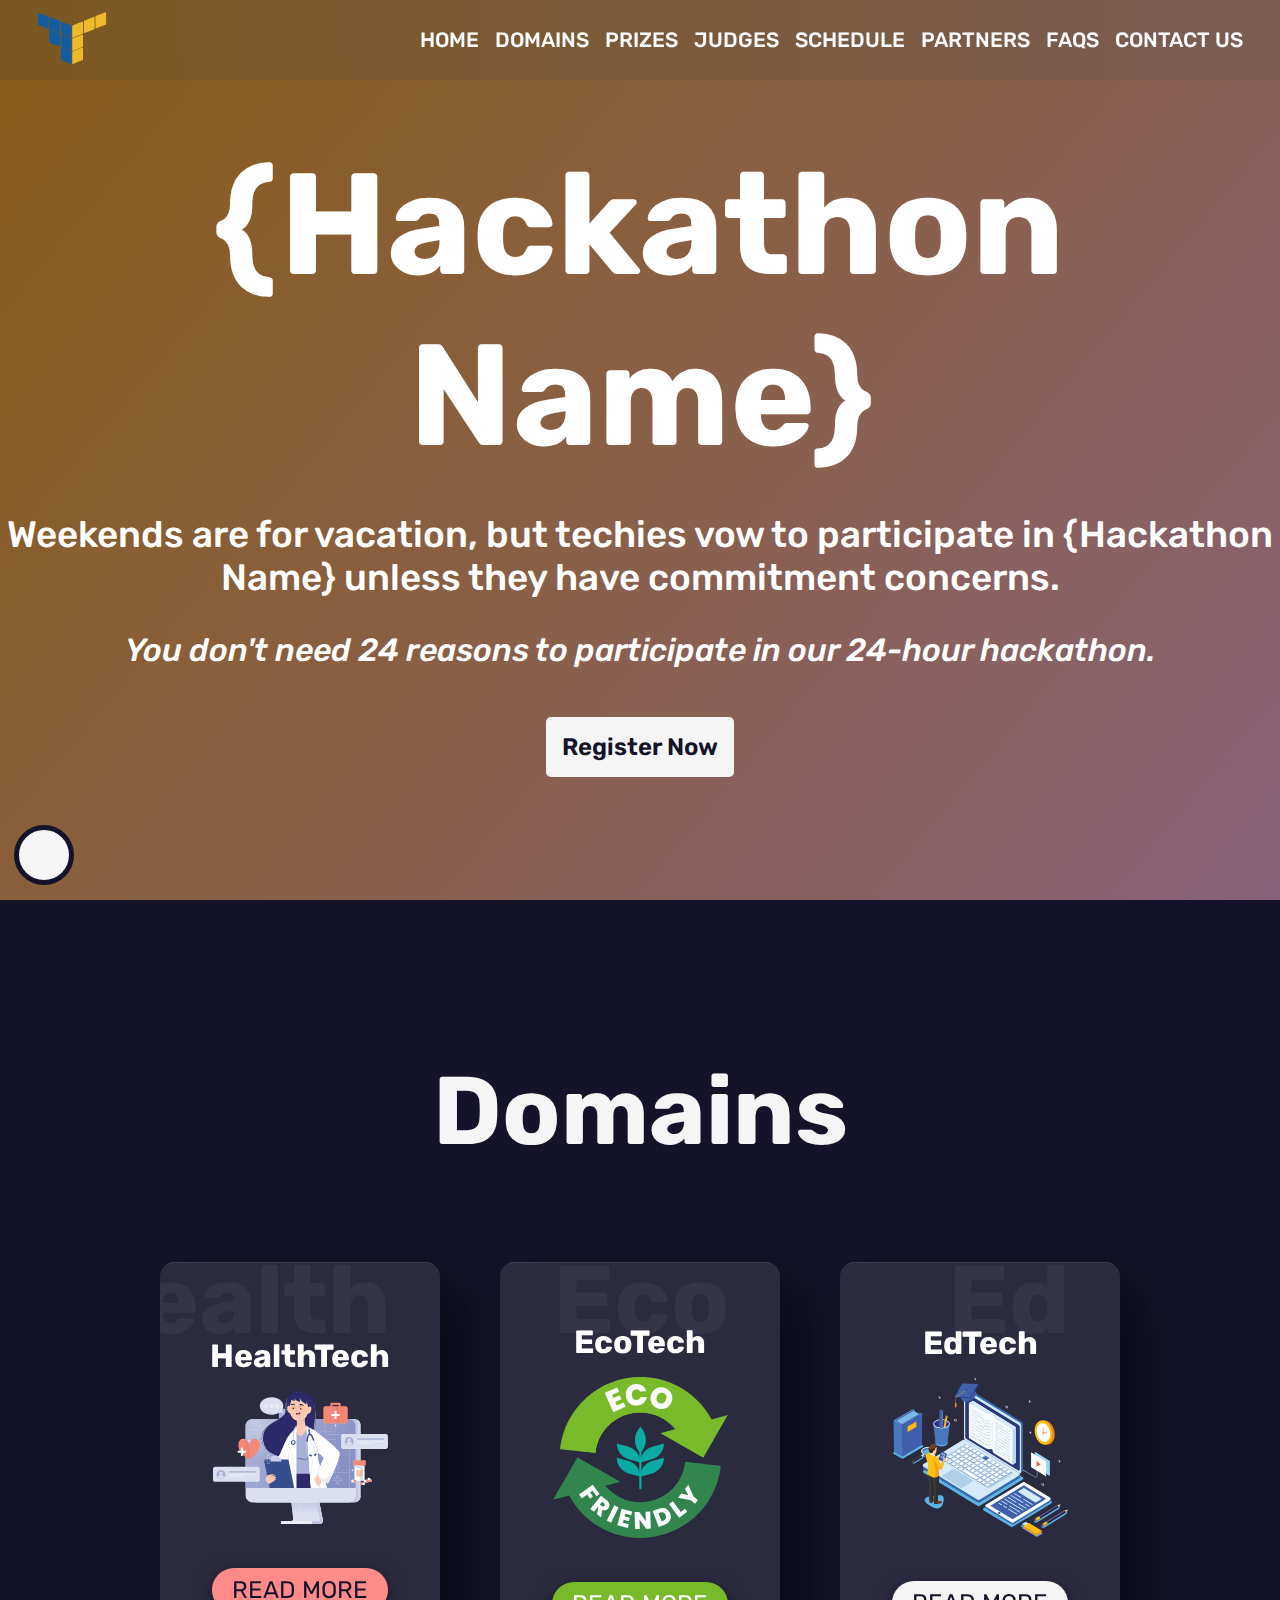
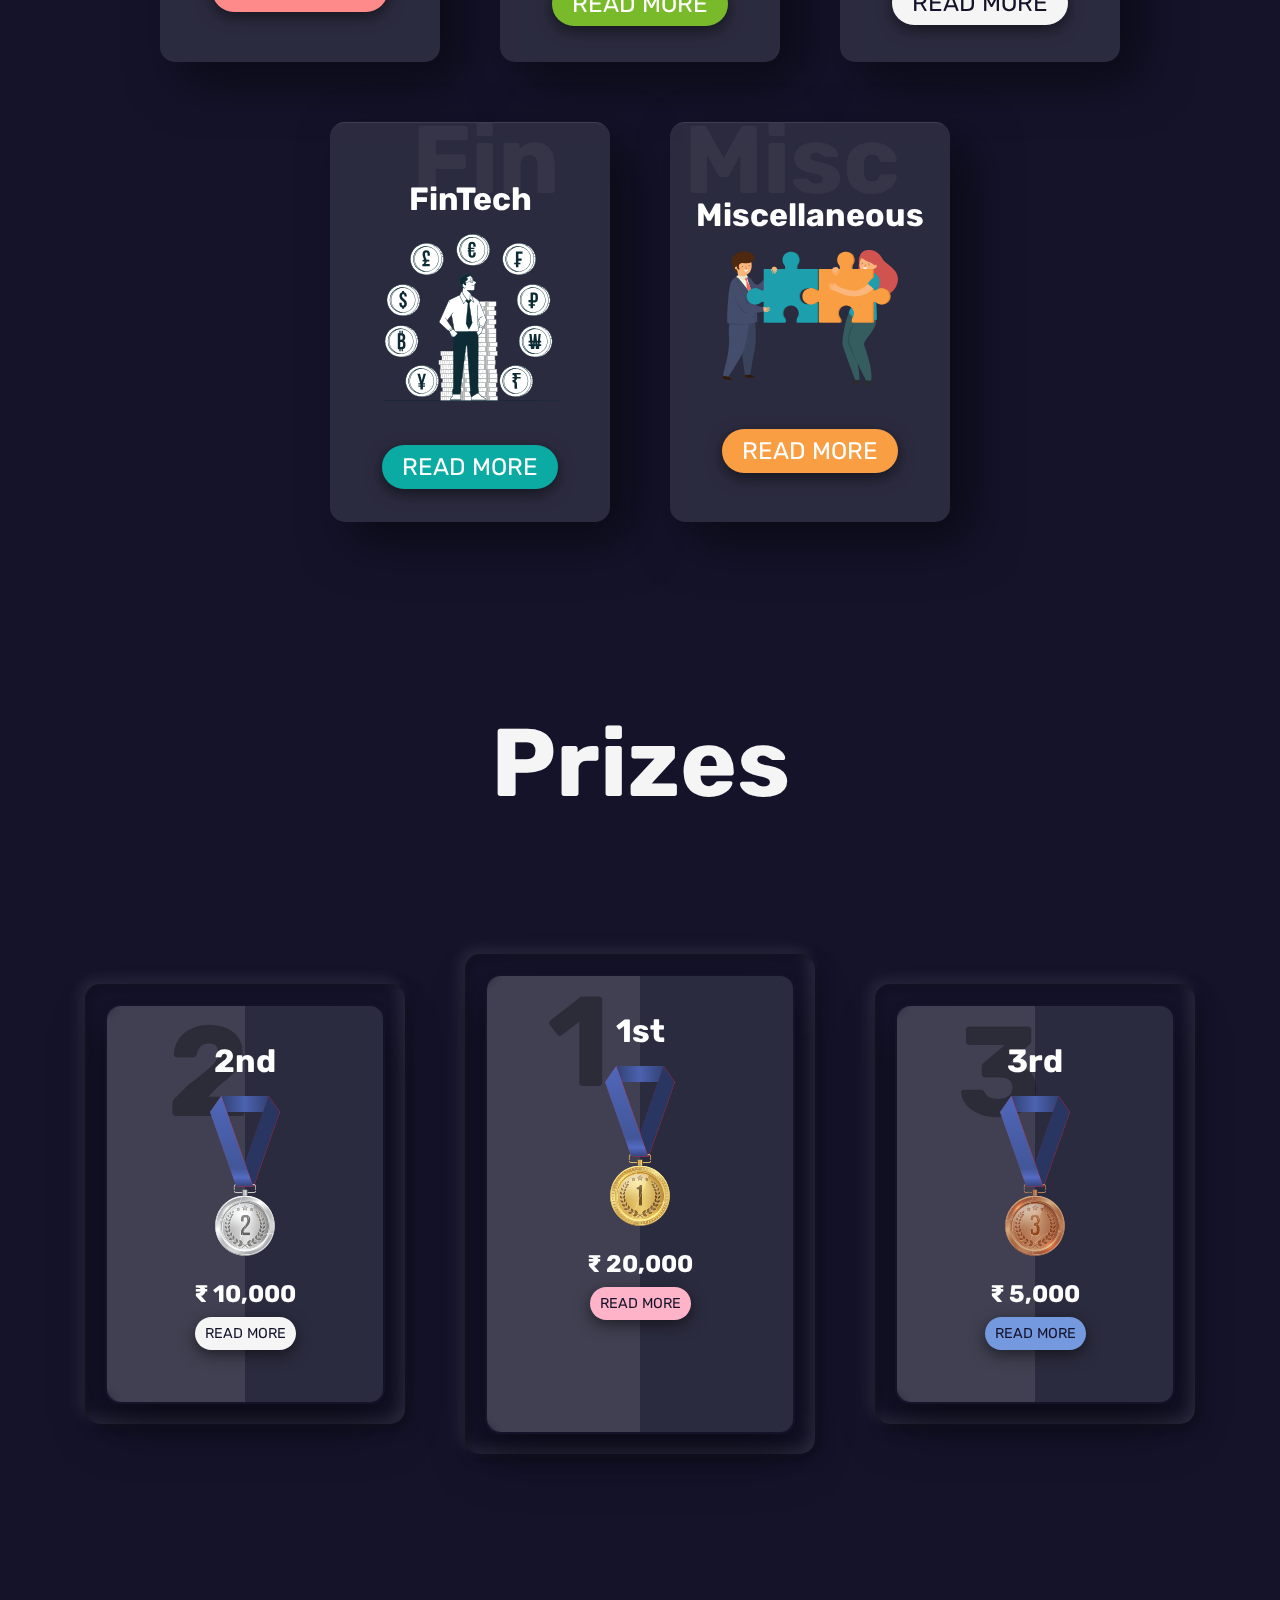
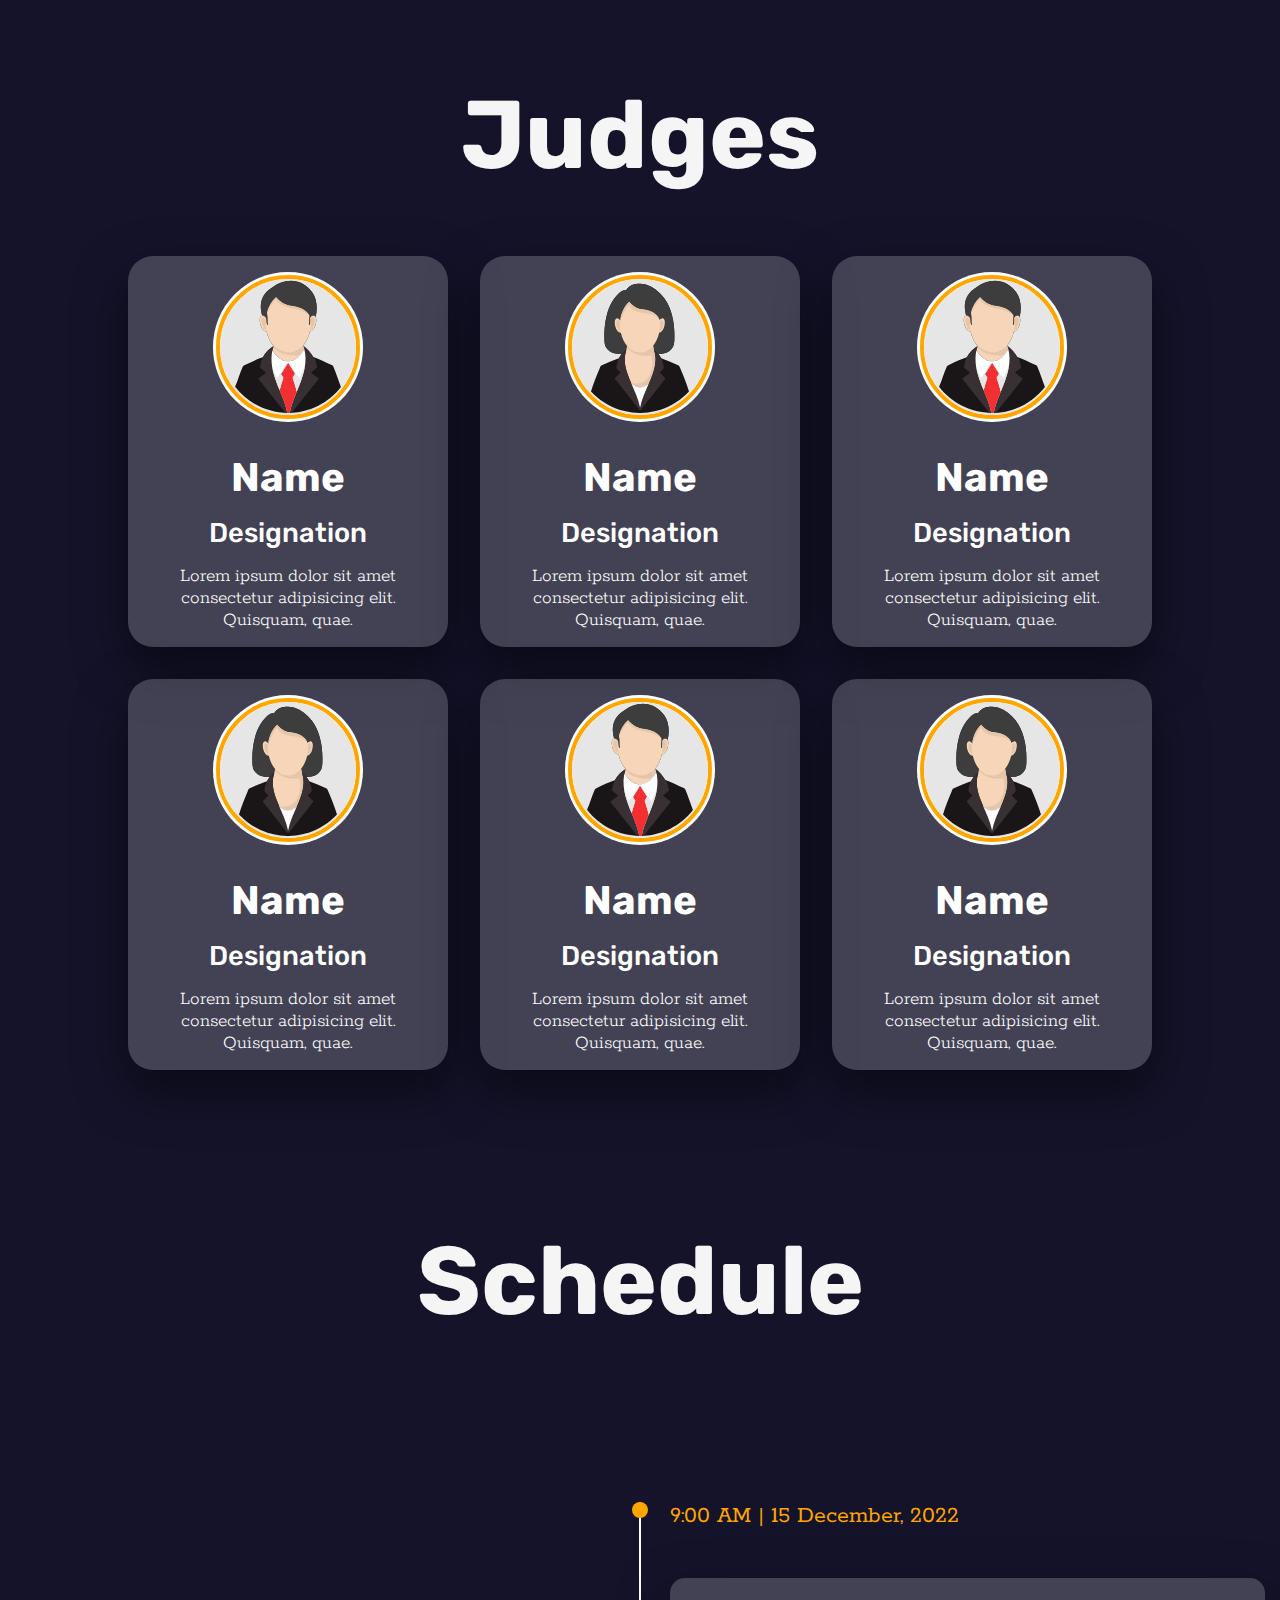
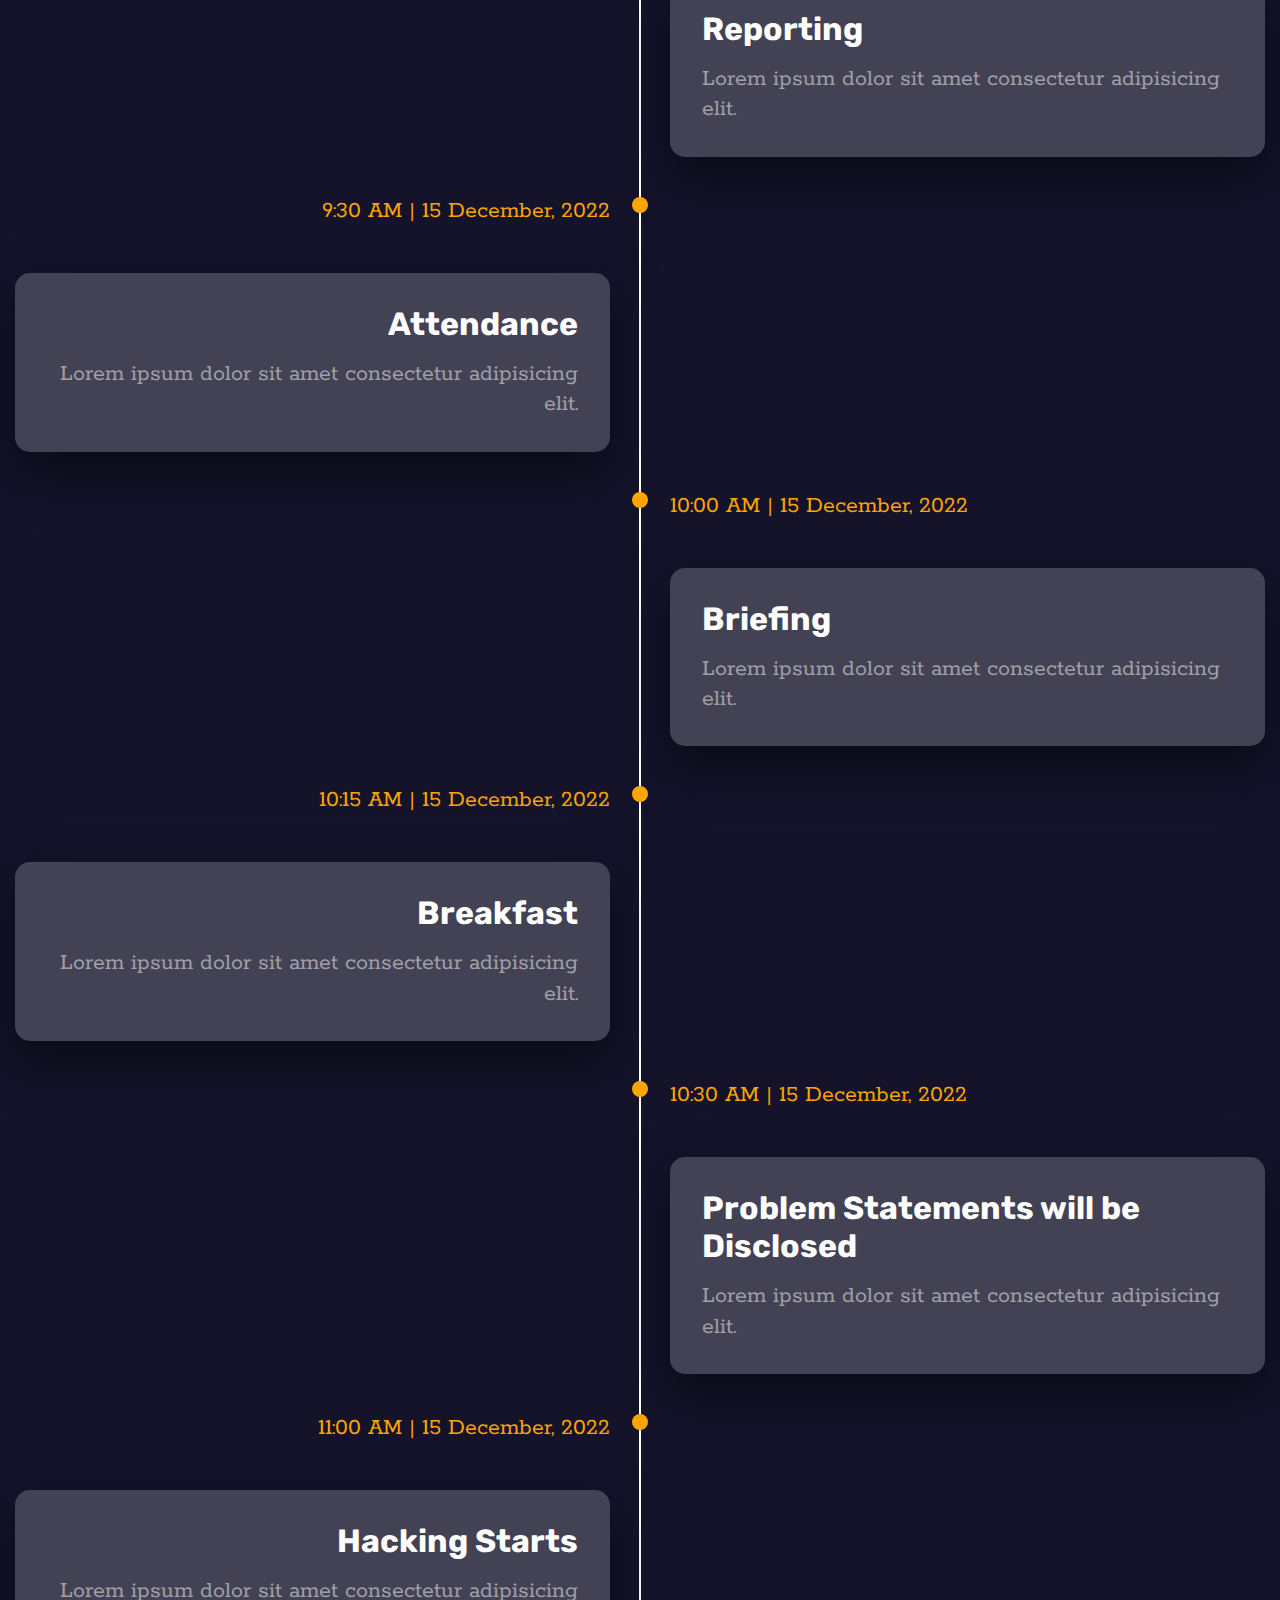
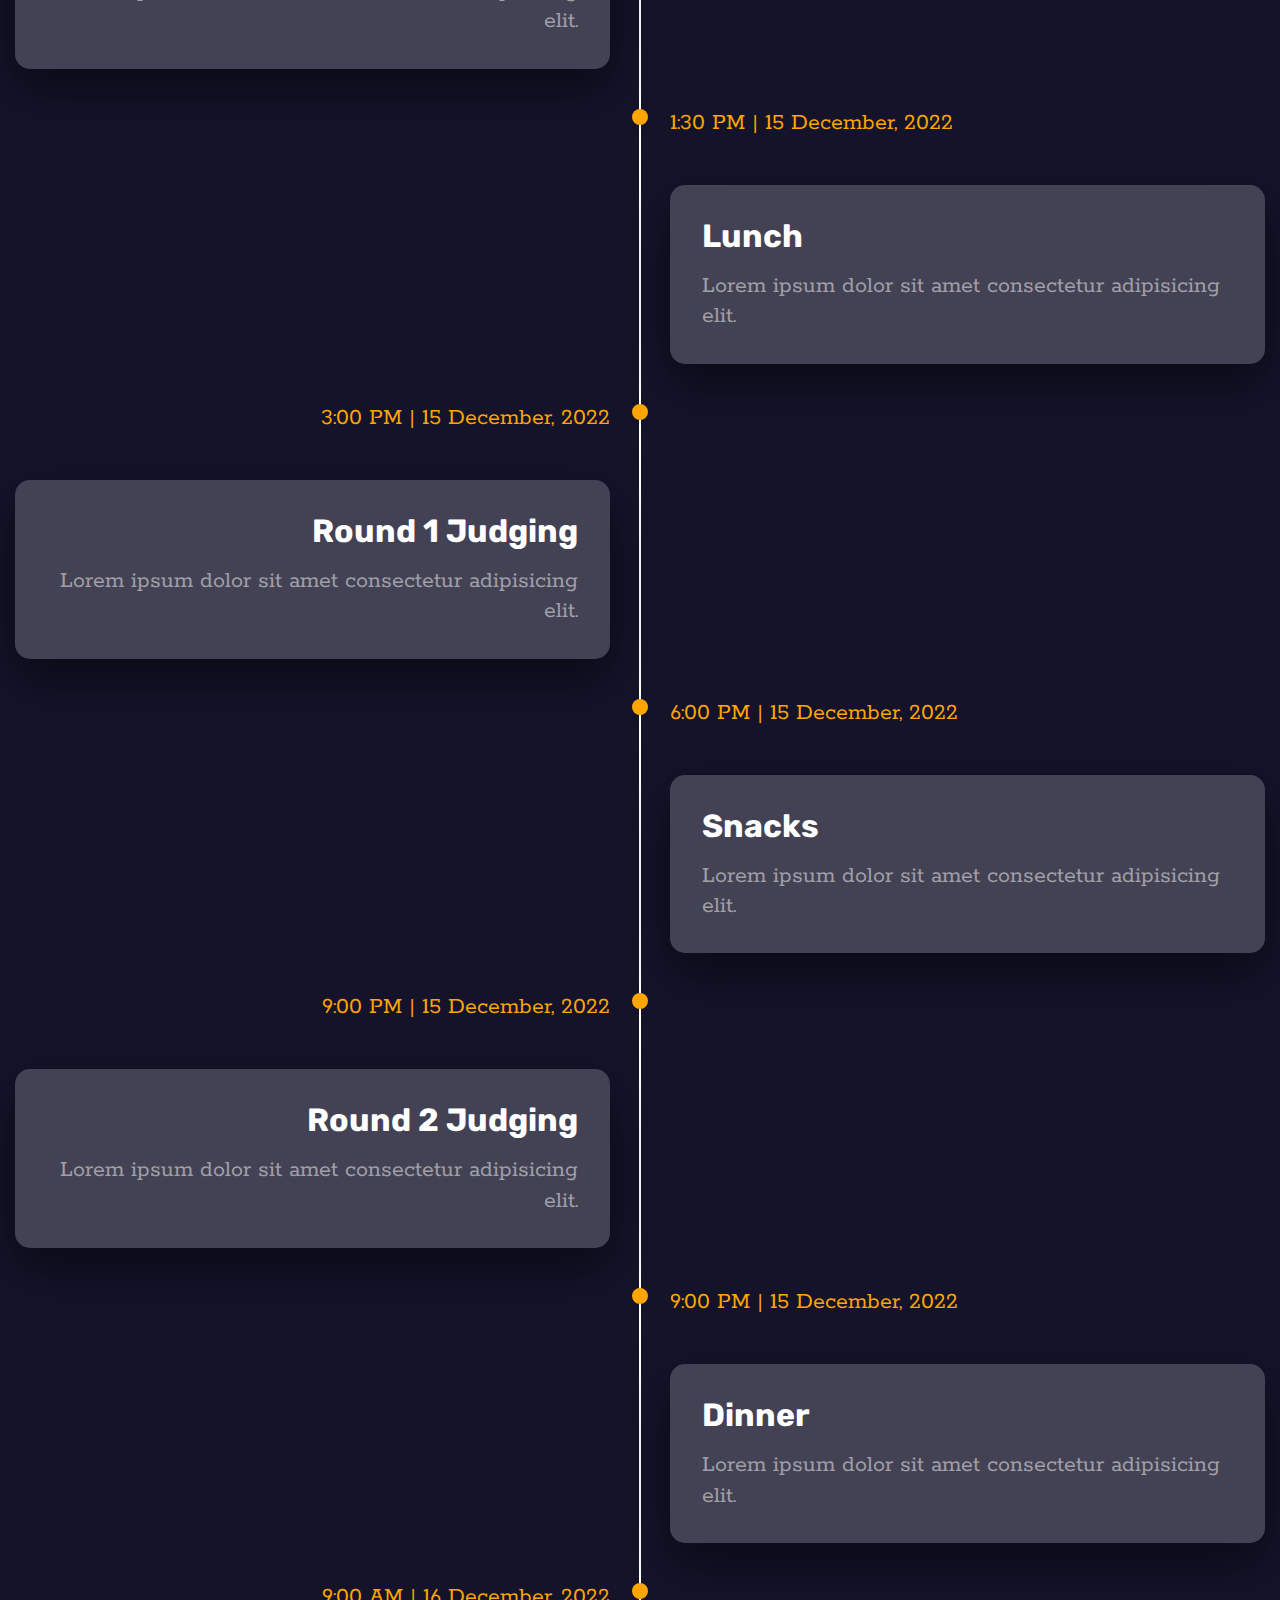
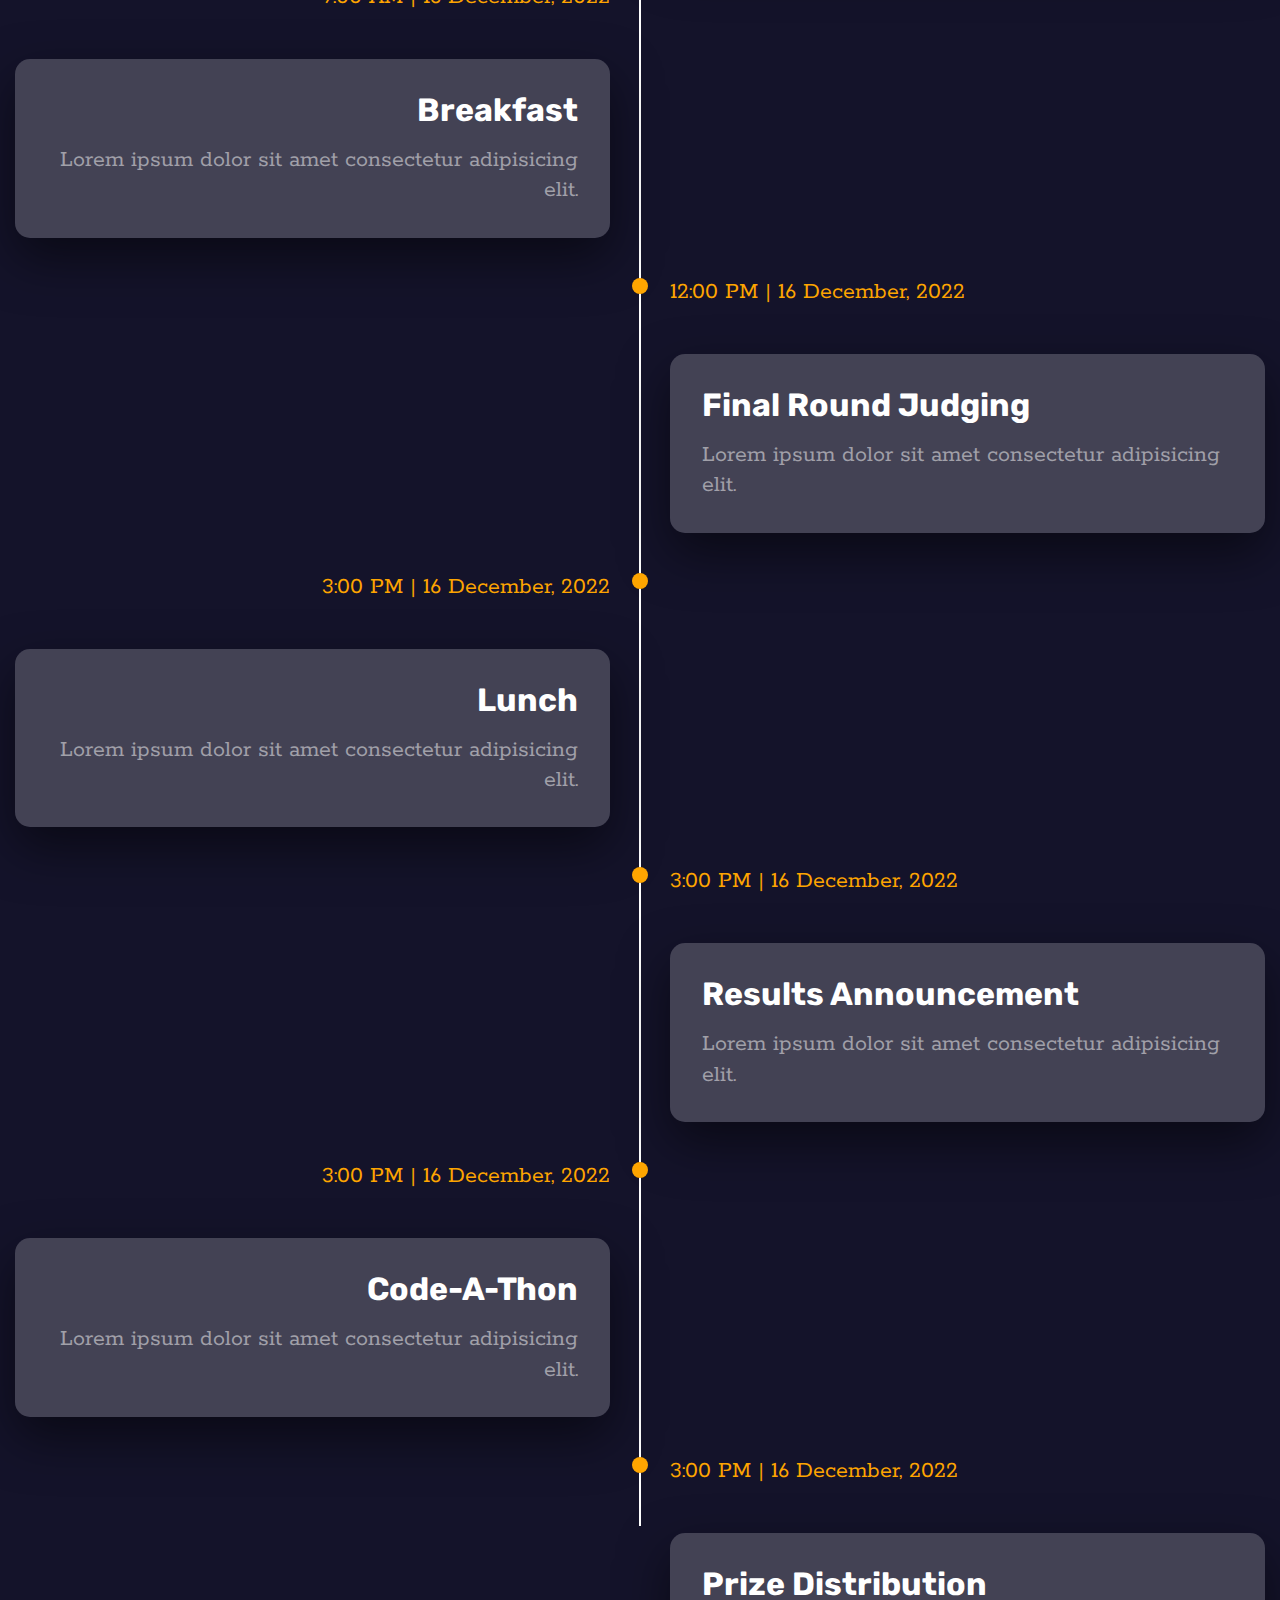
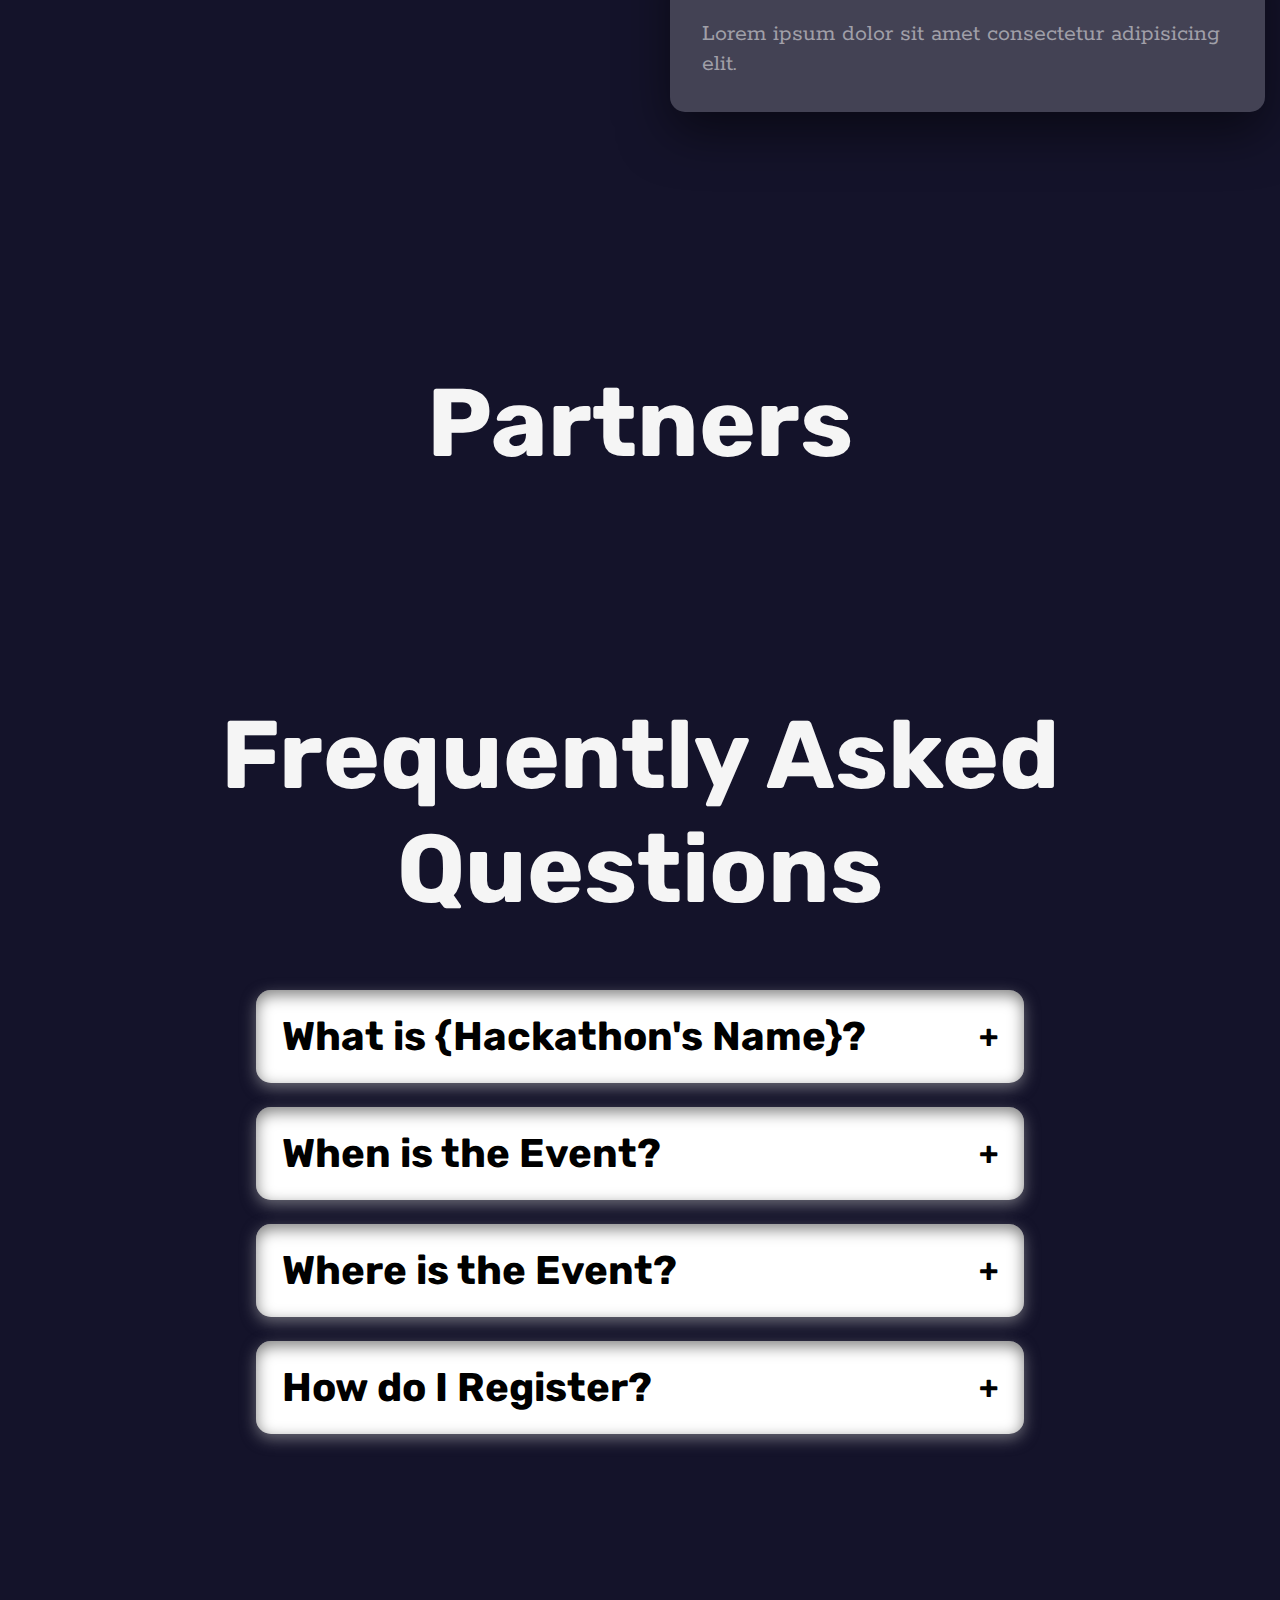
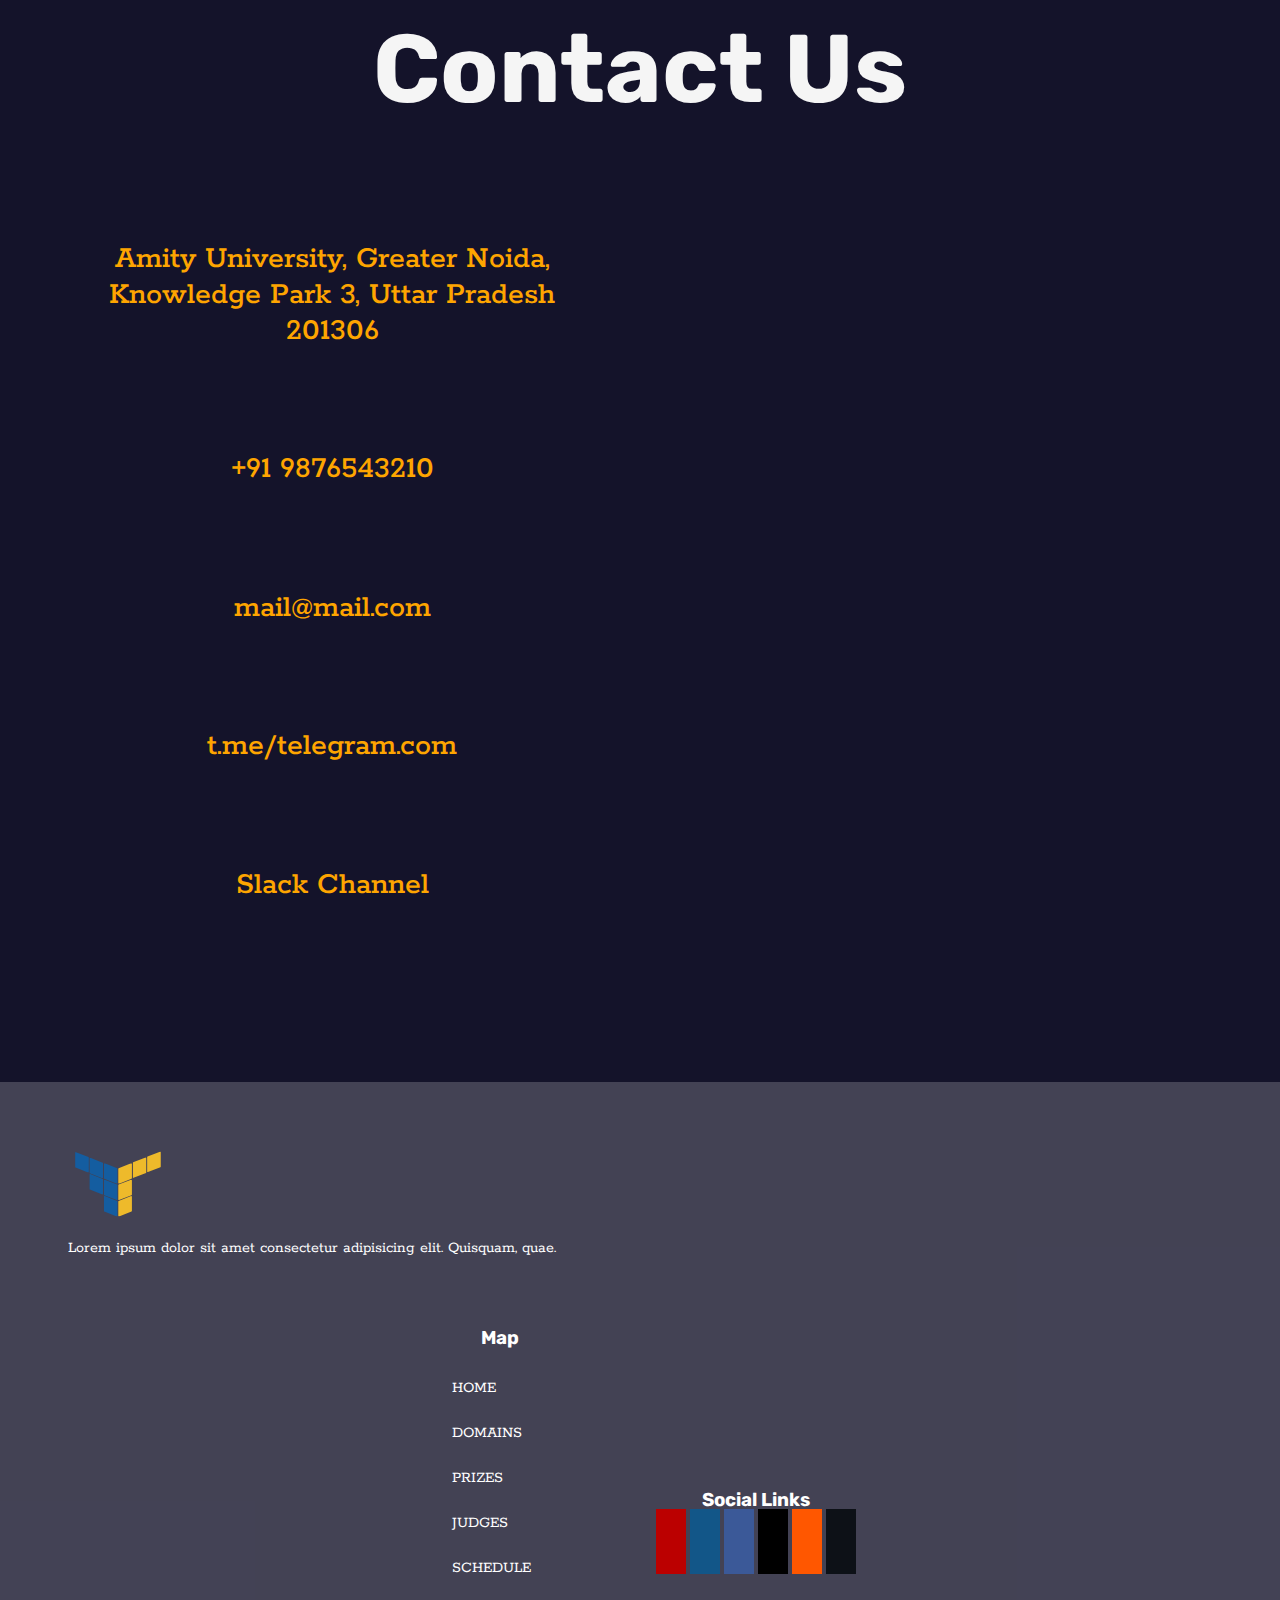
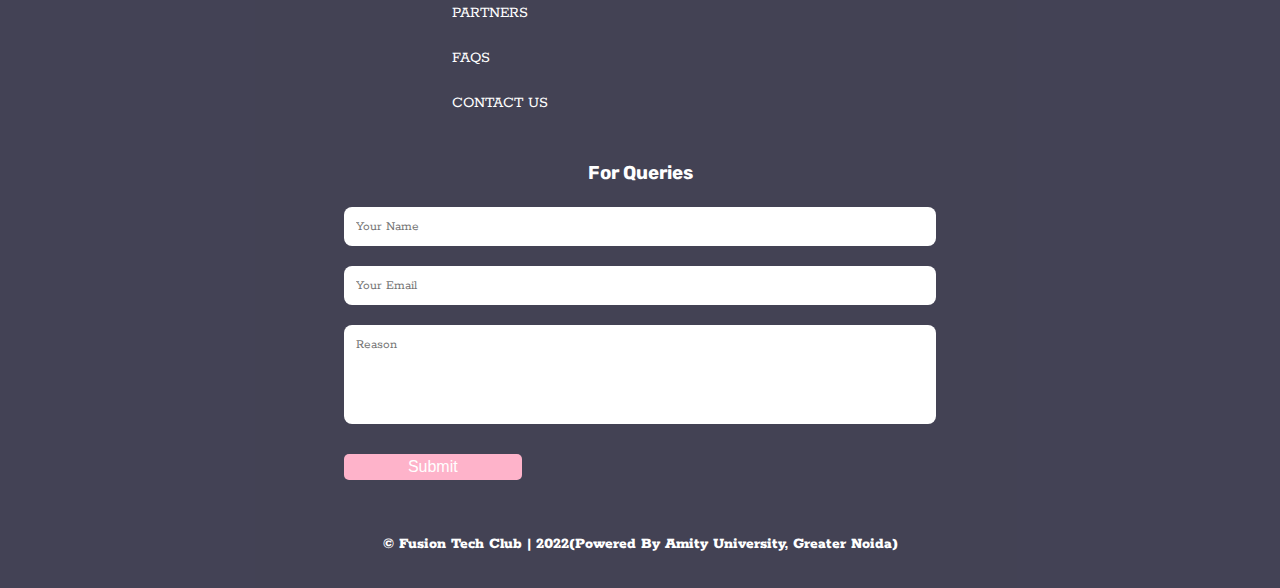
==== views/index.html @ 38dc72de "Initial Commit" ====
<!DOCTYPE html>
<html lang="en">
<head>
    <meta charset="UTF-8">
    <meta http-equiv="X-UA-Compatible" content="IE=edge">
    <meta name="viewport" content="width=device-width, initial-scale=1.0">
    <link rel="shortcut icon" href="../images/favicon.ico" type="image/x-icon">
    <title>Hackathon | Fusion Tech Club | Amity University Greater Noida</title>
    <link rel="stylesheet" href="../stylesheet/style.css">
    <link rel="stylesheet" href="https://cdnjs.cloudflare.com/ajax/libs/font-awesome/6.2.0/css/all.min.css" integrity="sha512-xh6O/CkQoPOWDdYTDqeRdPCVd1SpvCA9XXcUnZS2FmJNp1coAFzvtCN9BmamE+4aHK8yyUHUSCcJHgXloTyT2A==" crossorigin="anonymous" referrerpolicy="no-referrer" />
</head>
<body>
    <header>
        <nav>
            <div class="navbar">
                <div class="logo">
                    <img src="../images/FusionTechClub.svg" alt="Fusion Tech Club">
                </div>
                <div class="nav-links">
                    <ul>
                        <li><a href="#section-break-hero">HOME</a></li>
                        <li><a href="#section-break-domain">DOMAINS</a></li>
                        <li><a href="#section-break-prizes">PRIZES</a></li>
                        <li><a href="#section-break-judges">JUDGES</a></li>
                        <li><a href="#section-break-schedule">SCHEDULE</a></li>
                        <li><a href="#section-break-partners">PARTNERS</a></li>
                        <li><a href="#section-break-faqs">FAQS</a></li>
                        <li><a href="#section-break-contact">CONTACT US</a></li>
                    </ul>
                </div>
            </div>
        </nav>
    </header>
    <div id="section-break-hero">
        <div class="line"></div>
    </div>
    
    <!-- ---------------------------------- Hero Section ---------------------------------- -->
    <section class="hero-section">
        <div class="video-wrapper">
            <video id="video" playsinline autoplay muted loop>
              <source src="../images/Montage.mp4" type="video/mp4">
              Your browser does not support the video tag.
            </video>
        </div>
        <div class="video-overlay"></div>
          <div class="content">
            <h1>{Hackathon Name}</h1>
            <h2>Weekends are for vacation, but techies vow to participate in {Hackathon Name} unless they have commitment concerns.</h2>
            <h3>You don't need 24 reasons to participate in our 24-hour hackathon.</h3>
            <div class="btn-area">
                <a class="hero-btn" href="#">Register Now</a>
                <!-- <a class="hero-btn" href="./problemStatements.html">Problem Statements</a> -->
                <!-- <a class="hero-btn" href="./showcase.html">Showcase</a> -->
            </div>
          </div>
          <button id="play-pause-button" onclick="playPause()"><i class="fa-solid fa-pause"></i></button>
        </section>


    <!-- ---------------------------------- Domains Section ---------------------------------- -->
    <div id="section-break-domain" class="section-break">
        <!-- <div class="line"></div> -->
    </div>
    <div id="domain">
        <h1>
            Domains
        </h1>
    </div>
    <section class="domain">
        <div class="domain-main-content">
            <div class="domain-container">
                <div class="domain-card">
                    <div class="domain-content">
                        <h2>Health</h2>
                        <h3>HealthTech</h3>
                        <img src="../images/healthtech.svg" alt="">
                        <a href="#" target="_blank">READ MORE</a>
                    </div>
                </div>
                <div class="domain-card">
                    <div class="domain-content">
                        <h2>Eco</h2>
                        <h3>EcoTech</h3>
                        <img src="../images/ecotech.svg" alt="">
                        <a href="#" target="_blank">READ MORE</a>
                    </div>
                </div>
                <div class="domain-card">
                    <div class="domain-content">
                        <h2>Ed</h2>
                        <h3>EdTech</h3>
                        <img src="../images/edtech.svg" alt="">
                        <a href="#" target="_blank">READ MORE</a>
                    </div>
                </div>
                <div class="domain-card">
                    <div class="domain-content">
                        <h2>Fin</h2>
                        <h3>FinTech</h3>
                        <img src="../images/fintech.svg" alt="">
                        <a href="#" target="_blank">READ MORE</a>
                    </div>
                </div>
                <div class="domain-card">
                    <div class="domain-content">
                        <h2>Misc</h2>
                        <h3>Miscellaneous</h3>
                        <img src="../images/misc.svg" alt="">
                        <a href="#" target="_blank">READ MORE</a>
                    </div>
                </div>
            </div>
        </div>
    </section>


    <!-- ---------------------------------- Prize Section ---------------------------------- -->
    
    
    
    <div id="section-break-prizes" class="section-break">
        <!-- <div class="line"></div> -->
    </div>
    <div id="prize">
        <h1>
            Prizes
        </h1>
    </div>
    <section class="prize">
        <div class="prize-main-content">
            <div class="prize-container">
                <div class="prize-card">
                    <div class="prize-box">
                        <div class="prize-content">
                            <h2>2</h2>
                            <h3>2nd</h3>
                            <img src="../images/2ndMedal.svg" alt="">
                            <h4>₹ 10,000</h4>
                            <a href="#" target="_blank">READ MORE</a>
                        </div>
                    </div>
                </div>
                <div class="prize-card">
                    <div class="prize-box">
                        <div class="prize-content">
                            <h2>1</h2>
                            <h3>1st</h3>
                            <img src="../images/1stMedal.svg" alt="">
                            <h4>₹ 20,000</h4>
                            <a href="#" target="_blank">READ MORE</a>
                        </div>
                    </div>
                </div>
                <div class="prize-card">
                    <div class="prize-box">
                        <div class="prize-content">
                            <h2>3</h2>
                            <h3>3rd</h3>
                            <img src="../images/3rdMedal.svg" alt="">
                            <h4>₹ 5,000</h4>
                            <a href="#" target="_blank">READ MORE</a>
                        </div>
                    </div>
                </div>
            </div>
        </div>
    </section>

<!-- ---------------------------------- Judges Section ---------------------------------- -->


    <div id="section-break-judges" class="section-break">
        <!-- <div class="line"></div> -->
    </div>
    <div id="judges">
        <h1>
            Judges
        </h1>
    </div>
    <section class="judges">
        <div class="judges-main-content">
            <div class="judges-container">
                <div class="judges-content">
                    <div class="judges-card-wrapper">
                        <div class="judges-card">
                            <div class="judges-image-content">
                                <span class="judges-overlay"></span>
                                <div class="judges-card-image">
                                    <img src="../images/profile-placeholder-male.svg" alt="" class="judges-card-img">
                                </div>
                            </div>
                            <div class="judges-card-content">
                                <h2 class="judges-card-title">Name</h2>
                                <h3 class="judges-card-subtitle">Designation</h3>
                                <p class="judges-card-text">Lorem ipsum dolor sit amet consectetur adipisicing elit. Quisquam, quae.</p>
                            </div>
                        </div>
                        <div class="judges-card">
                            <div class="judges-image-content">
                                <span class="judges-overlay"></span>
                                <div class="judges-card-image">
                                    <img src="../images/profile-placeholder-female.svg" alt="" class="judges-card-img">
                                </div>
                            </div>
                            <div class="judges-card-content">
                                <h2 class="judges-card-title">Name</h2>
                                <h3 class="judges-card-subtitle">Designation</h3>
                                <p class="judges-card-text">Lorem ipsum dolor sit amet consectetur adipisicing elit. Quisquam, quae.</p>
                            </div>
                        </div>
                        <div class="judges-card">
                            <div class="judges-image-content">
                                <span class="judges-overlay"></span>
                                <div class="judges-card-image">
                                    <img src="../images/profile-placeholder-male.svg" alt="" class="judges-card-img">
                                </div>
                            </div>
                            <div class="judges-card-content">
                                <h2 class="judges-card-title">Name</h2>
                                <h3 class="judges-card-subtitle">Designation</h3>
                                <p class="judges-card-text">Lorem ipsum dolor sit amet consectetur adipisicing elit. Quisquam, quae.</p>
                            </div>
                        </div>
                        <div class="judges-card">
                            <div class="judges-image-content">
                                <span class="judges-overlay"></span>
                                <div class="judges-card-image">
                                    <img src="../images/profile-placeholder-female.svg" alt="" class="judges-card-img">
                                </div>
                            </div>
                            <div class="judges-card-content">
                                <h2 class="judges-card-title">Name</h2>
                                <h3 class="judges-card-subtitle">Designation</h3>
                                <p class="judges-card-text">Lorem ipsum dolor sit amet consectetur adipisicing elit. Quisquam, quae.</p>
                            </div>
                        </div>
                        <div class="judges-card">
                            <div class="judges-image-content">
                                <span class="judges-overlay"></span>
                                <div class="judges-card-image">
                                    <img src="../images/profile-placeholder-male.svg" alt="" class="judges-card-img">
                                </div>
                            </div>
                            <div class="judges-card-content">
                                <h2 class="judges-card-title">Name</h2>
                                <h3 class="judges-card-subtitle">Designation</h3>
                                <p class="judges-card-text">Lorem ipsum dolor sit amet consectetur adipisicing elit. Quisquam, quae.</p>
                            </div>
                        </div>
                        <div class="judges-card">
                            <div class="judges-image-content">
                                <span class="judges-overlay"></span>
                                <div class="judges-card-image">
                                    <img src="../images/profile-placeholder-female.svg" alt="" class="judges-card-img">
                                </div>
                            </div>
                            <div class="judges-card-content">
                                <h2 class="judges-card-title">Name</h2>
                                <h3 class="judges-card-subtitle">Designation</h3>
                                <p class="judges-card-text">Lorem ipsum dolor sit amet consectetur adipisicing elit. Quisquam, quae.</p>
                            </div>
                        </div>
                    </div>
                </div>
            </div>
        </div>
    </section>

    <!-- ---------------------------------- Schedule Section ---------------------------------- -->


    <div id="section-break-schedule" class="section-break">
        <!-- <div class="line"></div> -->
    </div>
    <div id="schedule">
        <h1>
            Schedule
        </h1>
    </div>
    <section class="schedule">
        <div class="sechdule-items">
            <div class="schedule-lines"></div>
            <div class="schedule-item">
                <div class="schedule-dot"></div>
                <div class="schedule-time">9:00 AM | 15 December, 2022</div>
                <div class="schedule-content">
                    <h3>
                        Reporting
                    </h3>
                    <p>Lorem ipsum dolor sit amet consectetur adipisicing elit.</p>
                </div>
            </div>
            <div class="schedule-item">
                <div class="schedule-dot"></div>
                <div class="schedule-time">9:30 AM | 15 December, 2022</div>
                <div class="schedule-content">
                    <h3>
                        Attendance
                    </h3>
                    <p>Lorem ipsum dolor sit amet consectetur adipisicing elit.</p>
                </div>
            </div>
            <div class="schedule-item">
                <div class="schedule-dot"></div>
                <div class="schedule-time">10:00 AM | 15 December, 2022</div>
                <div class="schedule-content">
                    <h3>
                        Briefing
                    </h3>
                    <p>Lorem ipsum dolor sit amet consectetur adipisicing elit.</p>
                </div>
            </div>
            <div class="schedule-item">
                <div class="schedule-dot"></div>
                <div class="schedule-time">10:15 AM | 15 December, 2022</div>
                <div class="schedule-content">
                    <h3>
                        Breakfast
                    </h3>
                    <p>Lorem ipsum dolor sit amet consectetur adipisicing elit.</p>
                </div>
            </div>
            <div class="schedule-item">
                <div class="schedule-dot"></div>
                <div class="schedule-time">10:30 AM | 15 December, 2022</div>
                <div class="schedule-content">
                    <h3>
                        Problem Statements will be Disclosed
                    </h3>
                    <p>Lorem ipsum dolor sit amet consectetur adipisicing elit.</p>
                </div>
            </div>
            <div class="schedule-item">
                <div class="schedule-dot"></div>
                <div class="schedule-time">11:00 AM | 15 December, 2022</div>
                <div class="schedule-content">
                    <h3>
                        Hacking Starts
                    </h3>
                    <p>Lorem ipsum dolor sit amet consectetur adipisicing elit.</p>
                </div>
            </div>
            <div class="schedule-item">
                <div class="schedule-dot"></div>
                <div class="schedule-time">1:30 PM | 15 December, 2022</div>
                <div class="schedule-content">
                    <h3>
                        Lunch
                    </h3>
                    <p>Lorem ipsum dolor sit amet consectetur adipisicing elit.</p>
                </div>
            </div>
            <div class="schedule-item">
                <div class="schedule-dot"></div>
                <div class="schedule-time">3:00 PM | 15 December, 2022</div>
                <div class="schedule-content">
                    <h3>
                        Round 1 Judging
                    </h3>
                    <p>Lorem ipsum dolor sit amet consectetur adipisicing elit.</p>
                </div>
            </div>
            <div class="schedule-item">
                <div class="schedule-dot"></div>
                <div class="schedule-time">6:00 PM | 15 December, 2022</div>
                <div class="schedule-content">
                    <h3>
                        Snacks
                    </h3>
                    <p>Lorem ipsum dolor sit amet consectetur adipisicing elit.</p>
                </div>
            </div>
            <div class="schedule-item">
                <div class="schedule-dot"></div>
                <div class="schedule-time">9:00 PM | 15 December, 2022</div>
                <div class="schedule-content">
                    <h3>
                        Round 2 Judging
                    </h3>
                    <p>Lorem ipsum dolor sit amet consectetur adipisicing elit.</p>
                </div>
            </div>
            <div class="schedule-item">
                <div class="schedule-dot"></div>
                <div class="schedule-time">9:00 PM | 15 December, 2022</div>
                <div class="schedule-content">
                    <h3>
                        Dinner
                    </h3>
                    <p>Lorem ipsum dolor sit amet consectetur adipisicing elit.</p>
                </div>
            </div>
            <div class="schedule-item">
                <div class="schedule-dot"></div>
                <div class="schedule-time">9:00 AM | 16 December, 2022</div>
                <div class="schedule-content">
                    <h3>
                        Breakfast
                    </h3>
                    <p>Lorem ipsum dolor sit amet consectetur adipisicing elit.</p>
                </div>
            </div>
            <div class="schedule-item">
                <div class="schedule-dot"></div>
                <div class="schedule-time">12:00 PM | 16 December, 2022</div>
                <div class="schedule-content">
                    <h3>
                        Final Round Judging
                    </h3>
                    <p>Lorem ipsum dolor sit amet consectetur adipisicing elit.</p>
                </div>
            </div>
            <div class="schedule-item">
                <div class="schedule-dot"></div>
                <div class="schedule-time">3:00 PM | 16 December, 2022</div>
                <div class="schedule-content">
                    <h3>
                        Lunch
                    </h3>
                    <p>Lorem ipsum dolor sit amet consectetur adipisicing elit.</p>
                </div>
            </div>
            <div class="schedule-item">
                <div class="schedule-dot"></div>
                <div class="schedule-time">3:00 PM | 16 December, 2022</div>
                <div class="schedule-content">
                    <h3>
                        Results Announcement
                    </h3>
                    <p>Lorem ipsum dolor sit amet consectetur adipisicing elit.</p>
                </div>
            </div>
            <div class="schedule-item">
                <div class="schedule-dot"></div>
                <div class="schedule-time">3:00 PM | 16 December, 2022</div>
                <div class="schedule-content">
                    <h3>
                        Code-A-Thon
                    </h3>
                    <p>Lorem ipsum dolor sit amet consectetur adipisicing elit.</p>
                </div>
            </div>
            <div class="schedule-item">
                <div class="schedule-dot"></div>
                <div class="schedule-time">3:00 PM | 16 December, 2022</div>
                <div class="schedule-content">
                    <h3>
                        Prize Distribution
                    </h3>
                    <p>Lorem ipsum dolor sit amet consectetur adipisicing elit.</p>
                </div>
            </div>
        </div>
    </section>

    <!-- ---------------------------------- Partners Section ---------------------------------- -->


    <div id="section-break-partners" class="section-break">
        <!-- <div class="line"></div> -->
    </div>
    <div id="partners">
        <h1>
            Partners
        </h1>
    </div>
    <section></section>


    <!-- ---------------------------------- FAQs Section ---------------------------------- -->
    
    <div id="section-break-faqs" class="section-break">
        <!-- <div class="line"></div> -->
    </div>
    <div id="faqs">
        <h1>
            Frequently Asked Questions
        </h1>
    </div>
    <section>
        <div class="faq-accordion">

            <div class="faq-item">
                <div class="faq-item-header">
                    What is {Hackathon's Name}?
                </div>
                <div class="faq-item-body">
                    <div class="faq-item-body-content">
                        Lorem ipsum dolor sit amet consectetur adipisicing elit. Cum ex accusamus nemo vel exercitationem. Praesentium omnis blanditiis error culpa quos?
                    </div>
                </div>
            </div>

            <div class="faq-item">
                <div class="faq-item-header">
                    When is the Event?
                </div>
                <div class="faq-item-body">
                    <div class="faq-item-body-content">
                        Lorem ipsum dolor sit amet consectetur adipisicing elit. Cum ex accusamus nemo vel exercitationem. Praesentium omnis blanditiis error culpa quos?
                    </div>
                </div>
            </div>

            <div class="faq-item">
                <div class="faq-item-header">
                    Where is the Event?
                </div>
                <div class="faq-item-body">
                    <div class="faq-item-body-content">
                        Lorem ipsum dolor sit amet consectetur adipisicing elit. Cum ex accusamus nemo vel exercitationem. Praesentium omnis blanditiis error culpa quos?
                    </div>
                </div>
            </div>

            <div class="faq-item">
                <div class="faq-item-header">
                    How do I Register?
                </div>
                <div class="faq-item-body">
                    <div class="faq-item-body-content">
                        Lorem ipsum dolor sit amet consectetur adipisicing elit. Cum ex accusamus nemo vel exercitationem. Praesentium omnis blanditiis error culpa quos?
                    </div>
                </div>
            </div>

        </div>
    </section>

    <!-- ---------------------------------- Contact Us Section ---------------------------------- -->


    <div id="section-break-contact" class="section-break">
        <!-- <div class="line"></div> -->
    </div>
    <div id="contact">
        <h1>
            Contact Us
        </h1>
    </div>
    <section class="contact">
        <div class="contact-main-content">
            <div class="contact-flex-left">
                <div class="location">
                    <i class="fa-solid fa-location-dot"></i>
                    <span class="contact-text">
                        <a href="https://www.google.com/maps/dir//Amity+University,+Greater+Noida+Plot+No.48+A,+Knowledge+Park+III+Greater+Noida,+Uttar+Pradesh+201308/@28.4650533,77.4845485,16z/data=!4m5!4m4!1m0!1m2!1m1!1s0x390cea09ba0d2aa7:0xcdf825a25f9f7d78" target="_blank">
                            Amity University, Greater Noida, Knowledge Park 3, Uttar Pradesh 201306
                        </a>
                    </span>
                </div>
                <div class="call-us">
                    <i class="fa-solid fa-phone"></i>
                    <span class="contact-text">
                        <a href="tel:+919876543210" target="_blank">
                            +91 9876543210
                        </a>
                    </span>
                </div>
                <div class="email-us">
                    <i class="fa-solid fa-envelope"></i>
                    <span class="contact-text">
                        <a href="mailto:mail@mail.com" target="_blank">
                            mail@mail.com
                        </a>
                    </span>
                </div>
                <div class="telegram-channel">
                    <i class="fa-brands fa-telegram"></i>
                    <span class="contact-text">
                        <a href="t.me/telegram.com" target="_blank">
                            t.me/telegram.com
                        </a>
                    </span>
                </div>
                <div class="slack-channel">
                    <i class="fa-brands fa-slack"></i>
                    <span class="contact-text">
                        <a href="t.me/telegram.com" target="_blank">
                            Slack Channel
                        </a>
                    </span>
                </div>
            </div>
            <div class="contact-flex-right">
                <div class="map">
                    <iframe src="https://www.google.com/maps/embed?pb=!1m18!1m12!1m3!1d3507.4809881447613!2d77.48235981504747!3d28.465057998391845!2m3!1f0!2f0!3f0!3m2!1i1024!2i768!4f13.1!3m3!1m2!1s0x390cea09ba0d2aa7%3A0xcdf825a25f9f7d78!2sAmity%20University%2C%20Greater%20Noida!5e0!3m2!1sen!2sin!4v1665917403129!5m2!1sen!2sin" width="600" height="600" style="border:0;" allowfullscreen="" loading="lazy" referrerpolicy="no-referrer-when-downgrade"></iframe>
                </div>
            </div>
        </div>
    </section>

    <!-- ---------------------------------- Footer ---------------------------------- -->

    <!-- Footer Starts -->
    <footer class="footer">

        <!-- Footer Head -->
        <div class="footer-top">
            <img src="../images/FusionTechClub.svg" alt="text-logo">
            <p>
                Lorem ipsum dolor sit amet consectetur adipisicing elit. Quisquam, quae.
            </p>
        </div>

        <!-- Footer Body -->
        <div class="footer-middle">

            <!-- Left -->
            <div class="footer-body-left">
                <h3>
                    Map
                </h3>
                <div class="maps">
                    <a href="#section-break-hero">HOME</a>
                    <a href="#section-break-domain">DOMAINS</a>
                    <a href="#section-break-prizes">PRIZES</a>
                    <a href="#section-break-judges">JUDGES</a>
                    <a href="#section-break-schedule">SCHEDULE</a>
                    <a href="#section-break-partners">PARTNERS</a>
                    <a href="#section-break-faqs">FAQS</a>
                    <a href="#section-break-contact">CONTACT US</a>
                </div>
            </div>

            <!-- Center -->
            <div class="footer-body-center">
                <h3>
                    Social Links
                </h3>
                <div class="links">
                    <div class="links-top">
                        <a href="#">
                            <i class="fa-brands fa-youtube"></i>
                        </a>
                        <a href="#">
                            <i class="fa-brands fa-instagram"></i>
                        </a>
                        <a href="#">
                            <i class="fa-brands fa-facebook"></i>
                        </a>
                        <a href="#">
                            <i class="fa-brands fa-medium"></i>
                        </a>
                        <a href="#">
                            <i class="fa-brands fa-reddit"></i>
                        </a>
                        <a href="#">
                            <i class="fa-brands fa-github"></i>
                        </a>
                    </div>
                </div>
            </div>

            <!-- Right -->
            <div class="footer-body-right">
                <h3>
                    For Queries
                </h3>
                <form action="https://docs.google.com/forms/u/8/d/e/1FAIpQLSd05xtQ45U1izNwVt7GDCXcqh9gx07yykNjYIOXRbEuo6kpnQ/formResponse" method="post" target="_blank">
                    <input type="text" class="footer-input" name="entry.498685830" placeholder="Your Name" required>
                    <input type="email" class="footer-input" name="entry.2139897630" placeholder="Your Email" required>
                    <textarea class="footer-input" name="entry.1548803137" cols="40" rows="5" placeholder="Reason" required></textarea>
                    <button class="submit-btn footer-btn" type="submit" target="_blank">Submit</button>
                </form>
            </div>


        </div>

        <!-- Footer Bottom -->
        <div class="foot-bottom">
            &#169; Fusion Tech Club | 2022(Powered By Amity University, Greater Noida)
        </div>
    </footer>
    
</body>
<script src="../javaScript/app.js"></script>
</html>
---- stylesheet/style.css ----
/* Fonts */

/* Rubik */
@import url('https://fonts.googleapis.com/css2?family=Rubik:ital,wght@0,300;0,400;0,500;0,600;0,700;0,800;0,900;1,300;1,400;1,500;1,600;1,700;1,800;1,900&display=swap');

/* Rokkit */
@import url('https://fonts.googleapis.com/css2?family=Rokkitt:wght@100;200;300;400;500;600;700;800;900&display=swap');


/* Scroll */
::-webkit-scrollbar
{
    width: 15px;
    /* display: none; */
}
  
::-webkit-scrollbar-track
{
    background: #ffffff33;
    backdrop-filter: blur(100px);
    border: #fff 0.2px solid;
    border-radius: 10px;
}
  
::-webkit-scrollbar-thumb
{
    background: #fff;
    border-radius: 10px;
}

::-webkit-scrollbar-thumb:hover
{
    background: #fea500;
}


/* Utility Classes */


*
{
    padding: 0;
    margin: 0;
    scroll-behavior: smooth;
    box-sizing: border-box;
}

h1, h2, h3, h4, h5, h6
{
    font-family: 'Rubik', sans-serif;
}

p
{
    font-family: 'Rokkitt', serif;
}


body
{
    background-color: #14132a;
}

.section-break
{
    height: 10vh;
    display: flex;
    justify-content: center;
    align-items: center;
}

.section-break .line
{
    width: 100%;
    border-top: 1px solid #fff;
    background: #fff;
}



#domain, #prize, #judges, #schedule, #partners, #faqs, #contact
{
    margin: 4rem;
    color: #f5f5f5;
    font-family: 'Rubik', sans-serif;
    text-align: center;
    font-size: 3rem;
}

/* Utility Buttons */

.hero-btn
{
    background-color: #f5f5f5;
    color: #14132a;
    border: none;
    margin-top: 3rem;
    padding: 1rem;
    font-size: 1.5rem;
    font-weight: 600;
    border-radius: 5px;
    cursor: pointer;
    transition: all 0.5s ease;
}

.hero-btn:hover
{
    background:  linear-gradient( 130deg, #fea500, #feb3ca);
    
}
.hero-btn:active
{
    background:  linear-gradient( -130deg, #feb3ca, #fea500, #14132a6d);
}

.submit-btn
{
    background: #feb3ca;
    padding: 8px 22px;
    margin: 20px 0px;
    color: #fff;
    font-family: 'Poppins', sans-serif;
    border-radius: 5px;
    font-size: 1.0rem;
    font-weight: 500;
    transition: all 0.3s;
    border: none;
    cursor: pointer;
}
.submit-btn:hover
{
    border-radius: 15px;
}
.submit-btn:active
{
    background: #fea500;
    color: #fff;   
}

.footer-btn
{
    padding: 4px 10px;
}



/* Header */

header
{
    font-family: 'Rubik', sans-serif;
    overflow-y: none;
}

header nav 
{
    background: #3e494a30;
    backdrop-filter: blur(100px); 
    height: 80px;
    width: 100%;
    position: fixed;
    top: 0;
    left: 0;
    z-index: 1000;
}

header .navbar
{
    display: flex;
    justify-content: space-between;
    align-items: center;
    height: 100%;
    padding: 0 2rem;
}
header nav ul
{
    list-style: none;
    display: flex;
    flex-direction: row;
    justify-content: center;
    align-items: center;
    margin: 0 5px;
    gap: 1rem;
}
header nav ul li a
{
    text-decoration: none;
    color: #fff;
    font-size: 1.3rem;
    font-weight: 500;
    transition: all 0.3s ease;
}

header nav ul li a:hover
{
    color: #f5f5f5;
    border-bottom: #f5f5f5 2px solid;
}

header nav ul li a:active
{
    color: #fea500;
    border-bottom: #fea500 2px dotted;
}

header nav .logo
{
    width: 5rem;
}

/* Hero Section */

.video-wrapper
{
    position: relative;
    top: 0;
    left: 0;
    width: auto;
    height: 100vh;
    object-fit: cover;
    overflow: hidden;
    z-index: -100;
    text-align: center;
    display: flex;
    justify-content: center;
    align-items: center;
}

.video-overlay
{
    position: absolute;
    top: 0;
    left: 0;
    width: 100%;
    height: 100%;
    background:  linear-gradient( 130deg, #fea500, #feb3ca);
    opacity: 0.5;
    z-index: -1;
}

#play-pause-button
{
    position: absolute;
    top: 95%;
    left: 3.4%;
    transform: translate(-50%, -50%);
    width: 60px;
    height: 60px;
    border-radius: 50%;
    border: #14132a 5px solid;
    font-size: 2rem;
    background: #f5f5f5;
    display: flex;
    justify-content: center;
    align-items: center;
    cursor: pointer;
    transition: all 0.5s ease;
}

#play-pause-button:hover
{
    background: #fff;
    color: #14132a;
}

#play-pause-button:active
{
    background: #fea500;
    color: #14132a;
}

.hero-section .content
{
    width: 100%;
    position: absolute;
    top: 50%;
    left: 50%;
    transform: translate(-50%, -50%);
    color: #fff;
    text-align: center;
    z-index: 100;
}

.hero-section .content h1
{
    font-size: 9rem;
    font-weight: 700;
    margin-bottom: 2rem;
}

.hero-section .content h2
{
    font-size: 2.3rem;
    font-weight: 500;
    margin-bottom: 2rem;
}
.hero-section .content h3
{
    font-size: 2rem;
    font-weight: 500;
    margin-bottom: 4rem;
    font-style: italic;
}

.hero-section .content a
{
    text-decoration: none;
    font-family: 'Rubik', sans-serif;
    font-size: 1.5rem;
    color: #14132a;
}


/* Domains */



.domain-main-content
{
    display: flex;
    justify-content: center;
    align-items: center;
    color: #f5f5f5;
}

.domain-container
{
    position: relative;
    display: flex;
    justify-content: center;
    align-items: center;
    max-width: 1200px;
    flex-wrap: wrap;
    z-index: 1;
}
.domain-container .domain-card
{
    position: relative;
    width: 280px;
    height: 400px;
    margin: 30px;
    box-shadow: 20px 20px 50px rgba(0,0,0,0.5);
    border-radius: 15px;
    background: rgba(255,255,255,0.1);
    overflow: hidden;
    display: flex;
    justify-content: center;
    align-items: center;
    border-top: 1px solid rgba(255,255,255,0.1);
    backdrop-filter: blur(5px);
}

.domain-container .domain-card .domain-content
{
    padding: 20px;
    text-align: center;
    transition: 0.5s;
}


.domain-container .domain-card .domain-content h2
{
    position: absolute;
    top: -20px;
    right: 50px;
    font-size: 6rem;
    color: rgba(255,255,255,0.05);
    pointer-events: none;
}

.domain-container .domain-card .domain-content h3
{
    font-size: 2rem;
    font-weight: 700;
    margin: 1rem 0 1rem 0;
    color: #fff;
}

.domain-container .domain-card .domain-content p
{
    font-size: 1.2rem;
    font-weight: 500;
    color: #fff;
    margin: 1rem 0 1rem 0;
    font-family: 'Rokkitt', sans-serif;
}

.domain-container .domain-card .domain-content a
{
    text-decoration: none;
    font-family: 'Rubik', sans-serif;
    font-size: 1.5rem;
    padding: 8px 20px;
    border-radius: 25px;
    border: none;
    cursor: pointer;
    color: #14132a;
    box-shadow: 0 5px 15px rgba(0,0,0,0.5);
    transition: 0.5s;
}

.domain-container .domain-card:nth-child(1) .domain-content a
{
    background: #FF8A8A;
}

.domain-container .domain-card:nth-child(1) .domain-content a:hover
{
    background: #A30000;
}

.domain-container .domain-card:nth-child(2) .domain-content a
{
    background: #79ba2b;
    color: #fff;
}

.domain-container .domain-card:nth-child(2) .domain-content a:hover
{
    background: #33854e;
}

.domain-container .domain-card:nth-child(3) .domain-content a
{
    background: #f5f5f5;
}

.domain-container .domain-card:nth-child(4) .domain-content a
{
    background: #0baaa2;
    color: #fff;
}

.domain-container .domain-card:nth-child(4) .domain-content a:hover
{
    background: #0b7a7a;
}

.domain-container .domain-card:nth-child(5) .domain-content a
{
    background: #f99e42;
    color: #fff;
}

.domain-container .domain-card:nth-child(5) .domain-content a:hover
{
    background: #1d9fad;
}

.domain-container .domain-card .domain-content a:hover
{
    background: #14132a;
    color: #fff;
}

.domain-container .domain-card .domain-content img
{
    width: 175px;
    margin-bottom: 3rem;
}



/* Prizes */

.prize
{
    display: flex;
    justify-content: center;
    align-items: center;
}

.prizes-main-content
{
    display: flex;
    justify-content: center;
    align-items: center;
    color: #f5f5f5;
}

.prize-container
{
    display: flex;
    justify-content: center;
    align-items: center;
    max-width: 1200px;
    flex-wrap: wrap;
    margin: 40px 0;
}

.prize-container .prize-card
{
    position: relative;
    display: flex;
    justify-content: center;
    align-items: center;
    min-width: 320px;
    height: 440px;
    box-shadow: inset 5px 5px 5px rgba(0,0,0,0.2),
    inset -5px -5px 15px rgba(255,255,255,0.1),
    5px 5px 15px rgba(0,0,0,0.3),
    -5px -5px 15px rgba(255,255,255,0.1);
    border-radius: 15px;
    margin: 30px;
    z-index: 1;
}
.prize-container .prize-card:nth-child(2)
{
    min-width: 350px;
    height: 500px;
}

.prize-container .prize-card .prize-box
{
    position: absolute;
    top: 20px;
    left: 20px;
    right: 20px;
    bottom: 20px;
    background: #ffffff1a;
    border: 2px solid #14132a;
    border-radius: 15px;
    box-shadow: 0 20px 50px rgba(0,0,0,0.5);
    transition: 0.3s;
    z-index: -1;
}

.prize-container .prize-card .prize-box::before
{
    content: "";
    position: absolute;
    top: 0;
    left: 0;
    width: 50%;
    height: 100%;
    background: rgba(255,255,255,0.1);
    backdrop-filter: blur(5px);
    border-top-left-radius: 15px;
    border-bottom-left-radius: 15px; 
    z-index: -1;
}


.prize-container .prize-card .prize-box .prize-content
{
    padding: 20px;
    text-align: center;
}

.prize-container .prize-card .prize-box .prize-content h2
{
    position: absolute;
    top: -10px;
    left: 60px;
    font-size: 8rem;
    color: rgba(0,0,0,0.3);
    z-index: -1;
    pointer-events: none;
}
.prize-container .prize-card .prize-box .prize-content h3
{
    font-size: 2rem;
    font-weight: 700;
    margin: 1rem 0 1rem 0;
    color: #fff;
}

.prize-container .prize-card .prize-box .prize-content img
{
    width: 70px;
    margin: 0 0 20px 0;
}
.prize-container .prize-card .prize-box .prize-content h4
{
    font-size: 1.5rem;
    font-weight: 700;
    margin: 0 0 1rem 0;
    color: #fff;
}

.prize-container .prize-card .prize-content a
{
    text-decoration: none;
    font-family: 'Rubik', sans-serif;
    font-size: 0.9rem;
    padding: 8px 10px;
    border-radius: 25px;
    margin-top: 3rem;
    border: none;
    cursor: pointer;
    color: #14132a;
    box-shadow: 0 5px 15px rgba(0,0,0,0.5);
    transition: 0.5s;
}

.prize-container .prize-card:nth-child(1) .prize-content a
{
    background: #f5f5f5;
}

.prize-container .prize-card:nth-child(1) .prize-content a:hover
{
    background: #14132a;
}

.prize-container .prize-card:nth-child(2) .prize-content a

{
    background: #feb3c9;
}

.prize-container .prize-card:nth-child(2) .prize-content a:hover
{
    background: #3e494a;
}

.prize-container .prize-card:nth-child(3) .prize-content a
{
    background: #7499df;
}
.prize-container .prize-card:nth-child(3) .prize-content a:hover
{
    background: #fea500;
}

.prize-container .prize-card .prize-content a:hover
{
    color: #fff;
}


/* Schedule */

.schedule
{
    min-height: 100vh;
    padding: 100px 15px;
    font-family: "Rokkitt", sans-serif;
}
.schedule-items
{
    max-width: 1000px;
    margin: auto;
    display: flex;
    flex-wrap: wrap;
    position: relative;
}

.schedule-lines
{
    position: absolute;
    background: #ffffff;
    width: 2px;
    height: 536%;
    left: calc(50% - 1px);;
}


.schedule-item
{
    margin-bottom: 40px;
    width: 100%;
    position: relative;
}

.schedule-item:last-child
{
    margin-bottom: 0;
}

.schedule-item:nth-child(odd)
{
    padding-right: calc(50% + 30px);
    text-align: right;
}
.schedule-item:nth-child(even)
{
    padding-left: calc(50% + 30px);
}

.schedule-dot
{
    height: 16px;
    width: 16px;
    background: #fea500;
    position: absolute;
    left: calc(50% - 8px);
    border-radius: 50%;
}

.schedule-time
{
    color: #fea500;
    font-size: 1.5rem;
    margin-bottom: 3rem;
}

.schedule-content
{
    background: #ffffff33;
    padding: 2rem;
    box-shadow: 0 20px 50px rgba(0,0,0,0.5);
    border-radius: 15px;
}

.schedule-content h3
{
    font-size: 2rem;
    color: #fff;
    font-weight: 700;
    margin-bottom: 1rem;
}
.schedule-content p
{
    font-size: 1.5rem;
    color: rgba(255, 255, 255, 0.5);
    line-height: 1.9rem;
}

/* Judges */

.judges-container
{
    display: flex;
    text-align: center;
    justify-content: center;
    align-items: center;
}

.judges-main-content
{
    display: flex;
    flex-wrap: wrap;
    justify-content: center;
    align-items: center;
}

.judges-card
{
    border-radius: 25px;
    background: #ffffff33;
    width: 320px;
    box-shadow: 0 20px 50px rgba(0,0,0,0.5);
}

.judges-card-wrapper
{
    display: flex;
    flex-wrap: wrap;
    justify-content: center;
    align-items: center;
    gap: 2rem;
}


.judges-image-content,
.judges-card-content
{
    padding: 1rem 2rem;
    display: flex;
    flex-direction: column;
    justify-content: center;
    align-items: center;
    color: #fff;
}
.judges-card-content h2
{
    font-size: 2.5rem;
    font-weight: 700;
    margin-bottom: 1rem;
}
.judges-card-content h3
{
    font-size: 1.7rem;
    font-weight: 500;
    margin-bottom: 1rem;

}
.judges-card-content p
{
    font-size: 1.2rem;
    font-weight: 300;
    text-align: center;
}

.judges-card-image
{
    position: relative;
    height: 150px;
    width: 150px;
    border-radius: 50%;
    background: #fff;
    padding: 3px;
}

.judges-card-image .judges-card-img
{
    height: 100%;
    width: 100%;
    object-fit: cover;
    border-radius: 50%;
    border: 4px solid #fea500;
}


/* FAQs */

.faq
{
    width: 90%;
    max-width: 1000px;
    margin: 2em auto;
}

.faq h1
{
    text-align: center;
}


.faq-item {
    margin: 1rem 0;
    box-shadow: 0 5px 15px 0 rgba(194, 194, 194, 0.5),
                inset 0 5px 15px 0 rgba(0, 0, 0, 0.5);
    width: 60%;
    margin: 24px auto;
    background: white;
    padding: 7px 10px;
    color: black;
    border-radius: 15px;
}

.faq-item-header
{
    font-size: 2.5rem;
    padding: 1rem 1rem;
    min-height: 3.5rem;
    font-weight: 700;
    display: flex;
    align-items: center;
    position: relative;
    cursor: pointer;
    font-family: 'Rubik', sans-serif;
}

.faq-item-header::after
{
    content: '\002B';
    font-size: 2rem;
    position: absolute;
    right: 1rem;
    transition: all 0.2s ease-in-out;
}

.faq-item-header.active::after
{
    /* content: '\2212'; */
    transform: rotate(45deg);
    color: #fea500;
}

.faq-item-header:hover{
    outline: none;
    user-select: none;
    cursor: pointer;
}

.faq-item-body
{
    max-height: 0;
    overflow: hidden;
    transition: max-height 0.3s ease-in-out;
    font-family: 'Rokkitt', sans-serif;
}

.faq-item-body-content
{
    border-top: 3px solid var(--pri-color1);
    padding: 1rem;
    font-size: 2.2rem;
    line-height: 1.9rem;
}
.faq-item-body-content ul
{
    list-style-type: disc;
    padding-left: 23px;
}



/* Contact Us */


.contact-main-content
{
    display: flex;
    justify-content: space-between;
    align-items: center;
}

.contact-flex-left
{
    
    margin-left: 2rem;
    text-align: left;
    font-size: 2rem;
    color: #fff;
    display: flex;
    flex-direction: column;

}

.contact-flex-left .location,
.contact-flex-left .call-us,
.contact-flex-left .email-us,
.contact-flex-left .telegram-channel,
.contact-flex-left .slack-channel
{
    display: flex;
    justify-content: center;
    align-items: center;
}

.contact-text
{
    font-family: 'Rokkitt', sans-serif;
    margin: 3.2rem;
    font-weight: 500;
    text-align: center;
}
.contact-text a
{
    color: #fea500;
    text-decoration: none;
}
.contact-text a:hover
{
    color: #fff;
}

.contact-text a:active
{
    color: #feb3ca;
}

.contact-flex-right iframe
{
    margin-right: 3rem;
}


/* ------------------------ Footer --------------- */

/* Base */
footer
{
    font-family: 'Rokkitt', sans-serif;
    width: 100%;
    background: #ffffff33;
    color: #fff;
    padding: 20px 3em;
    margin-top: 8em;
}


/* Top of Footer */
.footer-top img
{
    padding-top: 12px;
    width: 100px;
}

.footer-top
{
    padding: 20px 20px;

}





/* Body of Footer */
.footer-middle
{
    display: flex;
    flex-direction: row;
    align-items: center;
    justify-content: center;
    flex-wrap: wrap;
    margin-top: 30px;
}


.footer-middle h3
{
    text-align: center;
    padding-bottom: 13px;
}



/* Common */
.footer-middle .footer-body-left a, 
.footer-middle .footer-body-center a,
.footer-middle .footer-body-right a
{
    padding-top: 7px;
    text-align: left;
    color: #fff;
    text-decoration: none;
}

.footer-middle .footer-body-left a:hover, 
.footer-middle .footer-body-right a:hover
{
    color: #fea500;
}




/* Left */
.footer-body-left
{
    display: flex;
    flex-direction: column;
    text-align: center;
    padding-left: 20px;
}

.footer-body-left .maps{
    display: flex;
    flex-direction: column;
}

.footer-body-left .maps a{
    margin: 10px;
}


/* Center */
.links{
    display: flex;
    flex-direction: column;
    align-items: center;
    justify-content: center;
}

.links .fa-brands
{
    padding: 15px;
    transition: all 0.3s;
}
.links .fa-brands:hover
{
    border-radius: 15px;
}

.fa-youtube
{
    background: #bb0000;
}

.fa-instagram
{
    background: #125688;
}

.fa-reddit
{
    background: #ff5700;
}

.fa-facebook
{
    background: #3B5998;
}

.fa-medium
{
    background: #000000;
}

.fa-github
{
    background: #0d1117;
}

.fa-github:hover, .fa-medium:hover, .fa-youtube:hover, .fa-instagram:hover, .fa-facebook:hover
{
    opacity: 0.7;
    color: #ffffff;
}

.footer-middle .footer-body-center .links a{
    font-size: 30px;
    width: 50px;
    text-align: center;
    text-decoration: none;
    margin: 5px 2px;
    text-align: center;
}


/* Right */
.footer-body-right{
    width: 30%;
}

.footer-body-right form
{
    display: flex;
    flex-direction: column;
    align-items: flex-start;
    justify-content: center;
    width: 100%;
}

.footer-body-right form input, .footer-body-right form textarea {
	padding: 12px;
	border: none;
	border-radius: 8px;
	margin: 10px 0px;
	resize: none;
	width: 100%;
    font-family: 'Rokkitt', sans-serif;
}

.footer-body-right form button{
    display: block;
    width: 30%;
}



.footer-contact form
{
    width: 500px;
    padding-right: 20px;
    display: flex;
    gap: 13px;
    flex-direction: column;
    justify-content: space-between;
    align-items: flex-end;
}

.footer-contact form .footer-input
{
    width: 100%;
    padding: 9px 10px;
    border: none;
    border-radius: 4px;
    margin: 10px 0px 15px 0px;
    font-family: 'Rokkitt', sans-serif;
}


textarea
{
    font-family: 'Rokkitt', sans-serif;
    outline: none;
    resize: none;
}
textarea:focus
{
    font-style: italic;
}




.footer-body-left, .footer-body-center, .footer-body-right{
    margin: 20px 3em;
}




/* Bottom of Footer */
.foot-bottom
{
    width: 100%;
    display: flex;
    font-weight: 800;
    justify-content: center;
    align-items: center;
    padding: 15px;
}








/* Footer Media Queries */

@media (max-width: 1350px) {

    .footer-body-right{
        width: 50%;
    }
}

@media (max-width: 870px) {

    .footer-body-left .maps{
        flex-direction: row;
        flex-wrap: wrap;
    }

    .footer-body-right{
        width: 90%;
    }
}

@media (max-width: 450px) {

    footer{
        padding: 20px 1em;
    }

    .footer-body-left, .footer-body-center, .footer-body-right{
        margin: 20px 0px;
    }
}
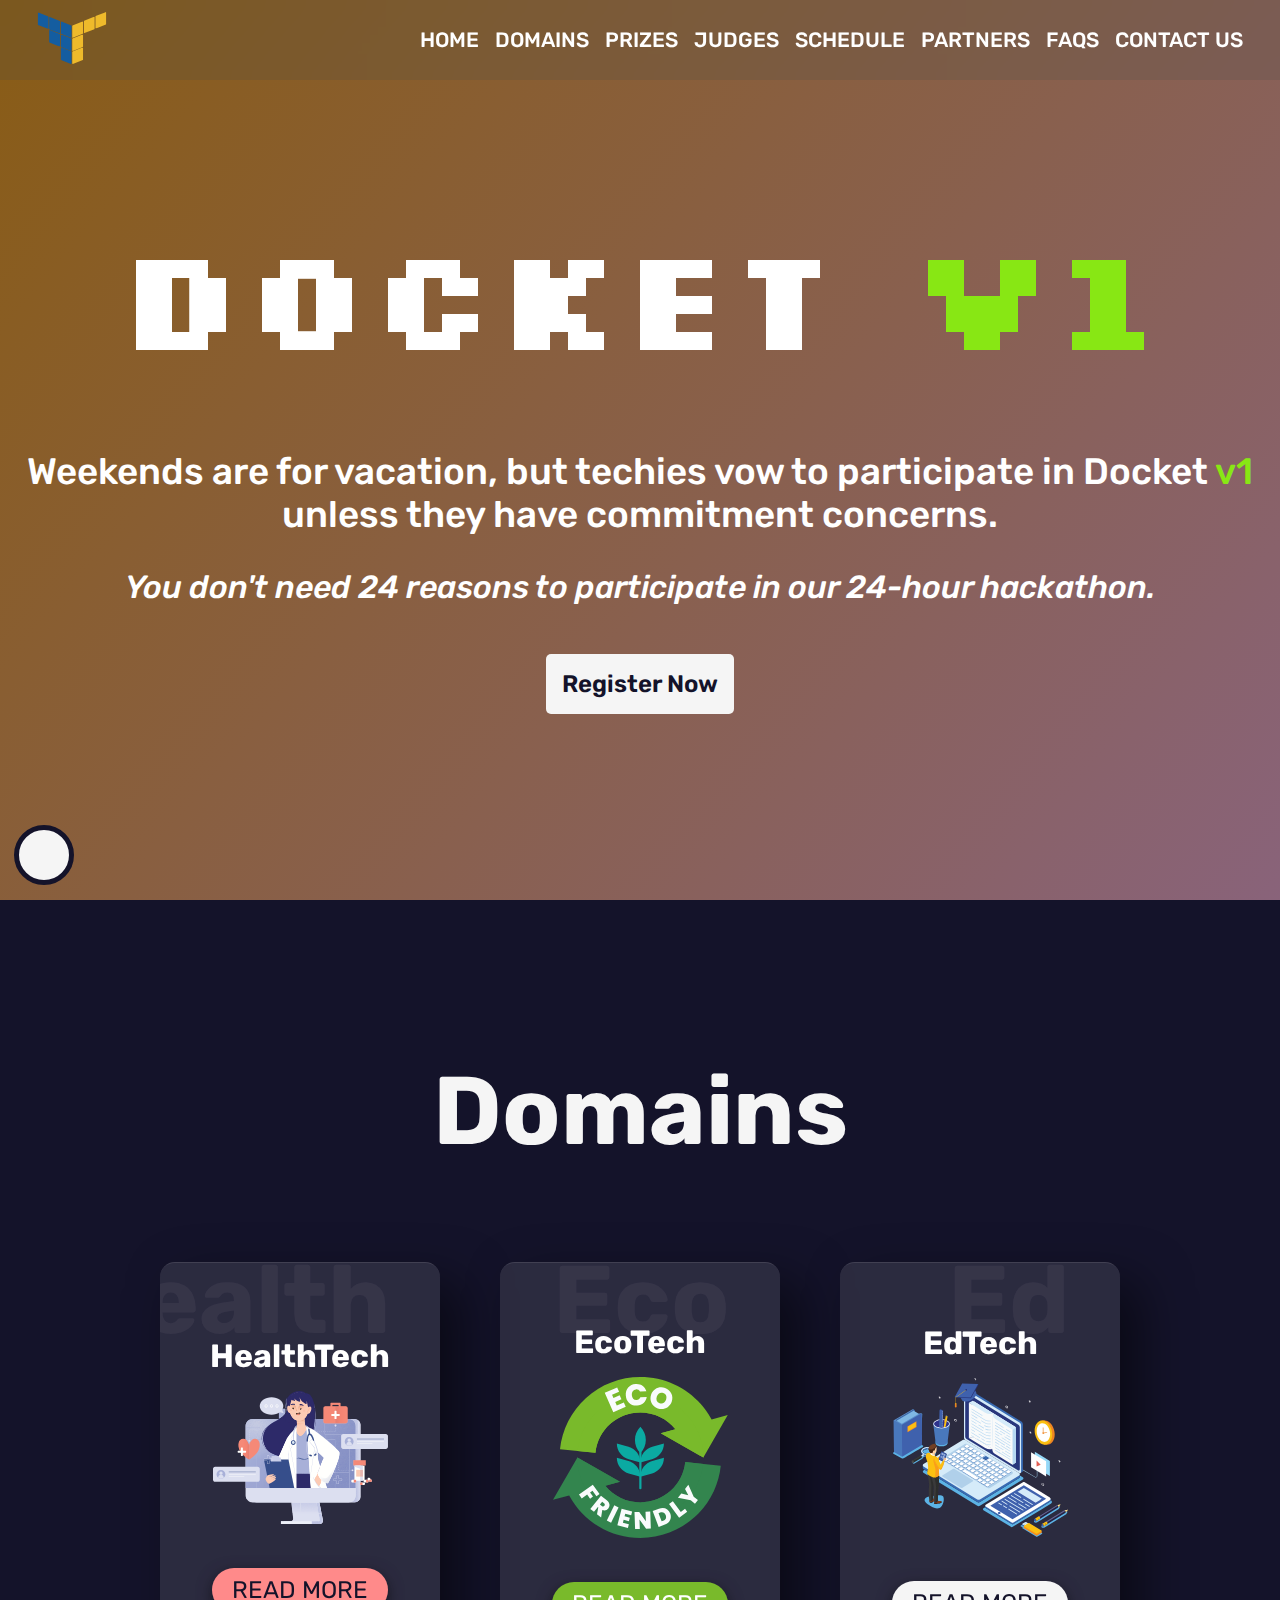
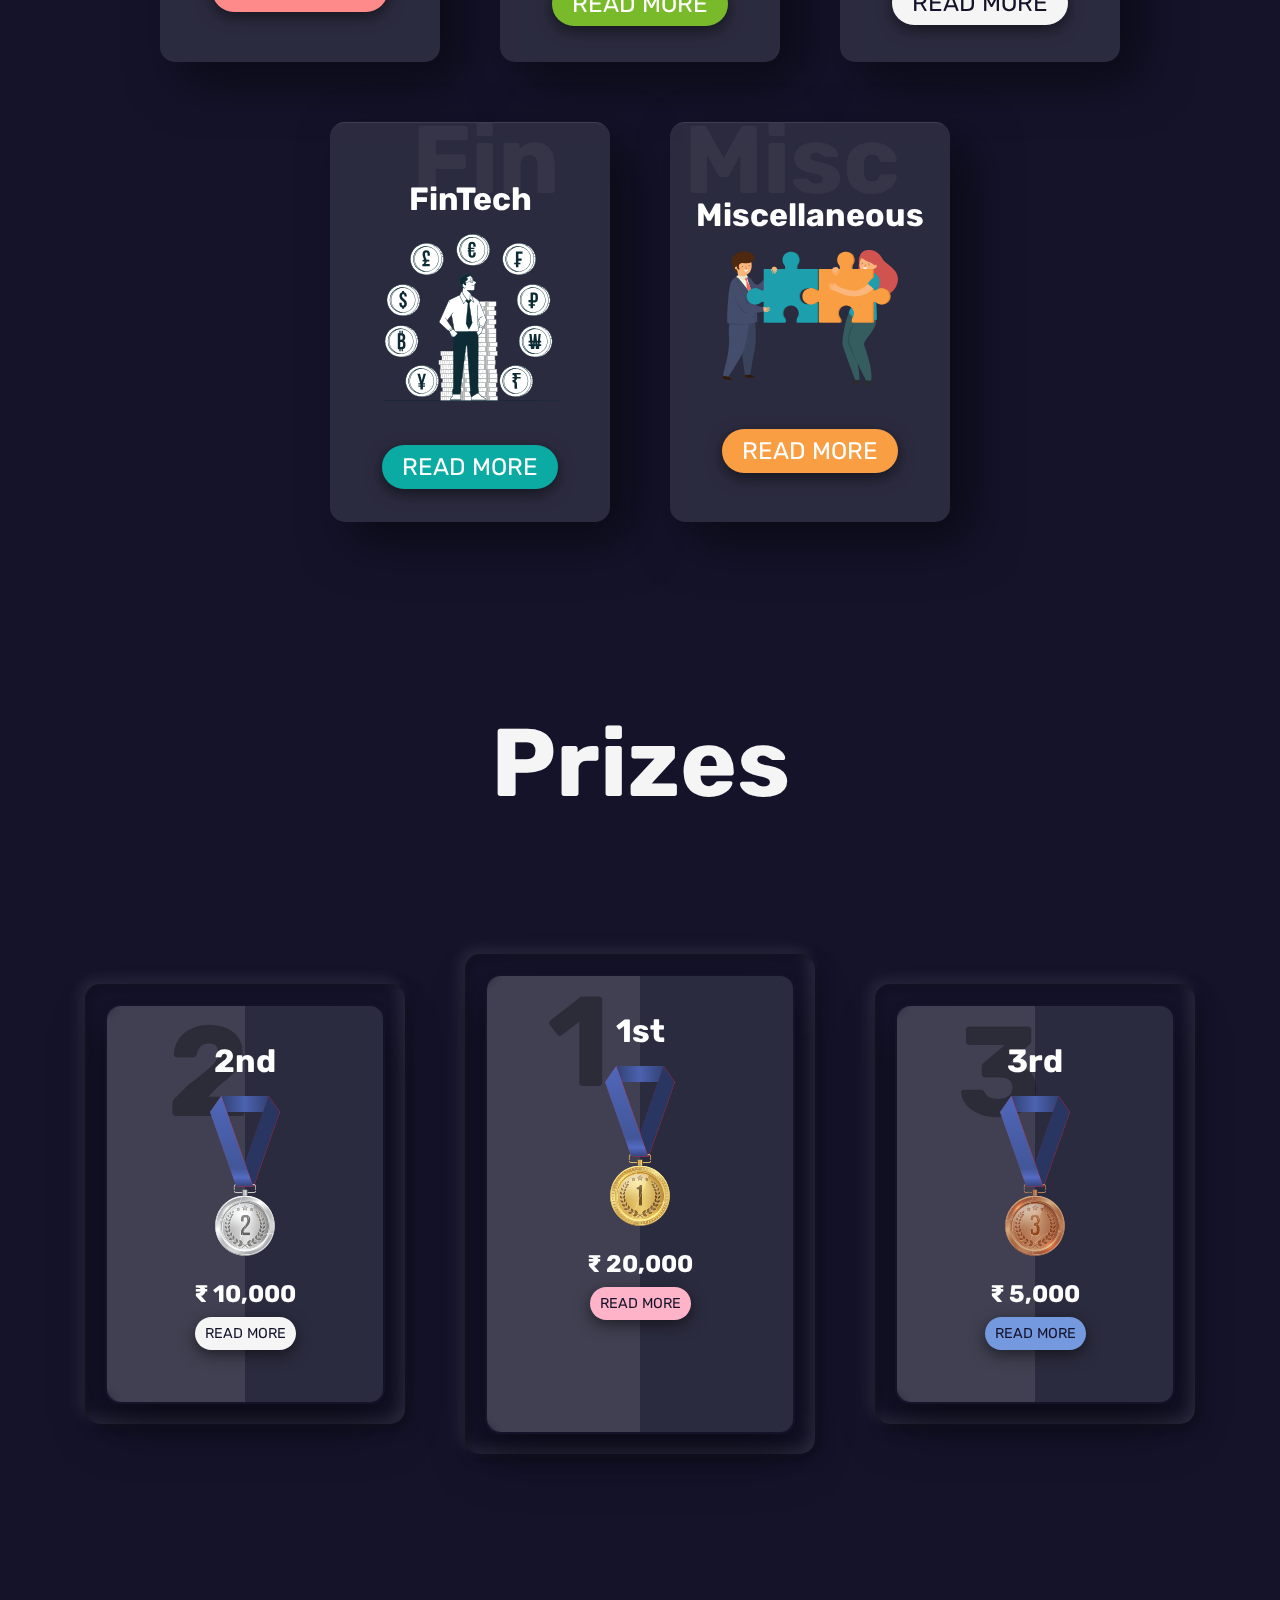
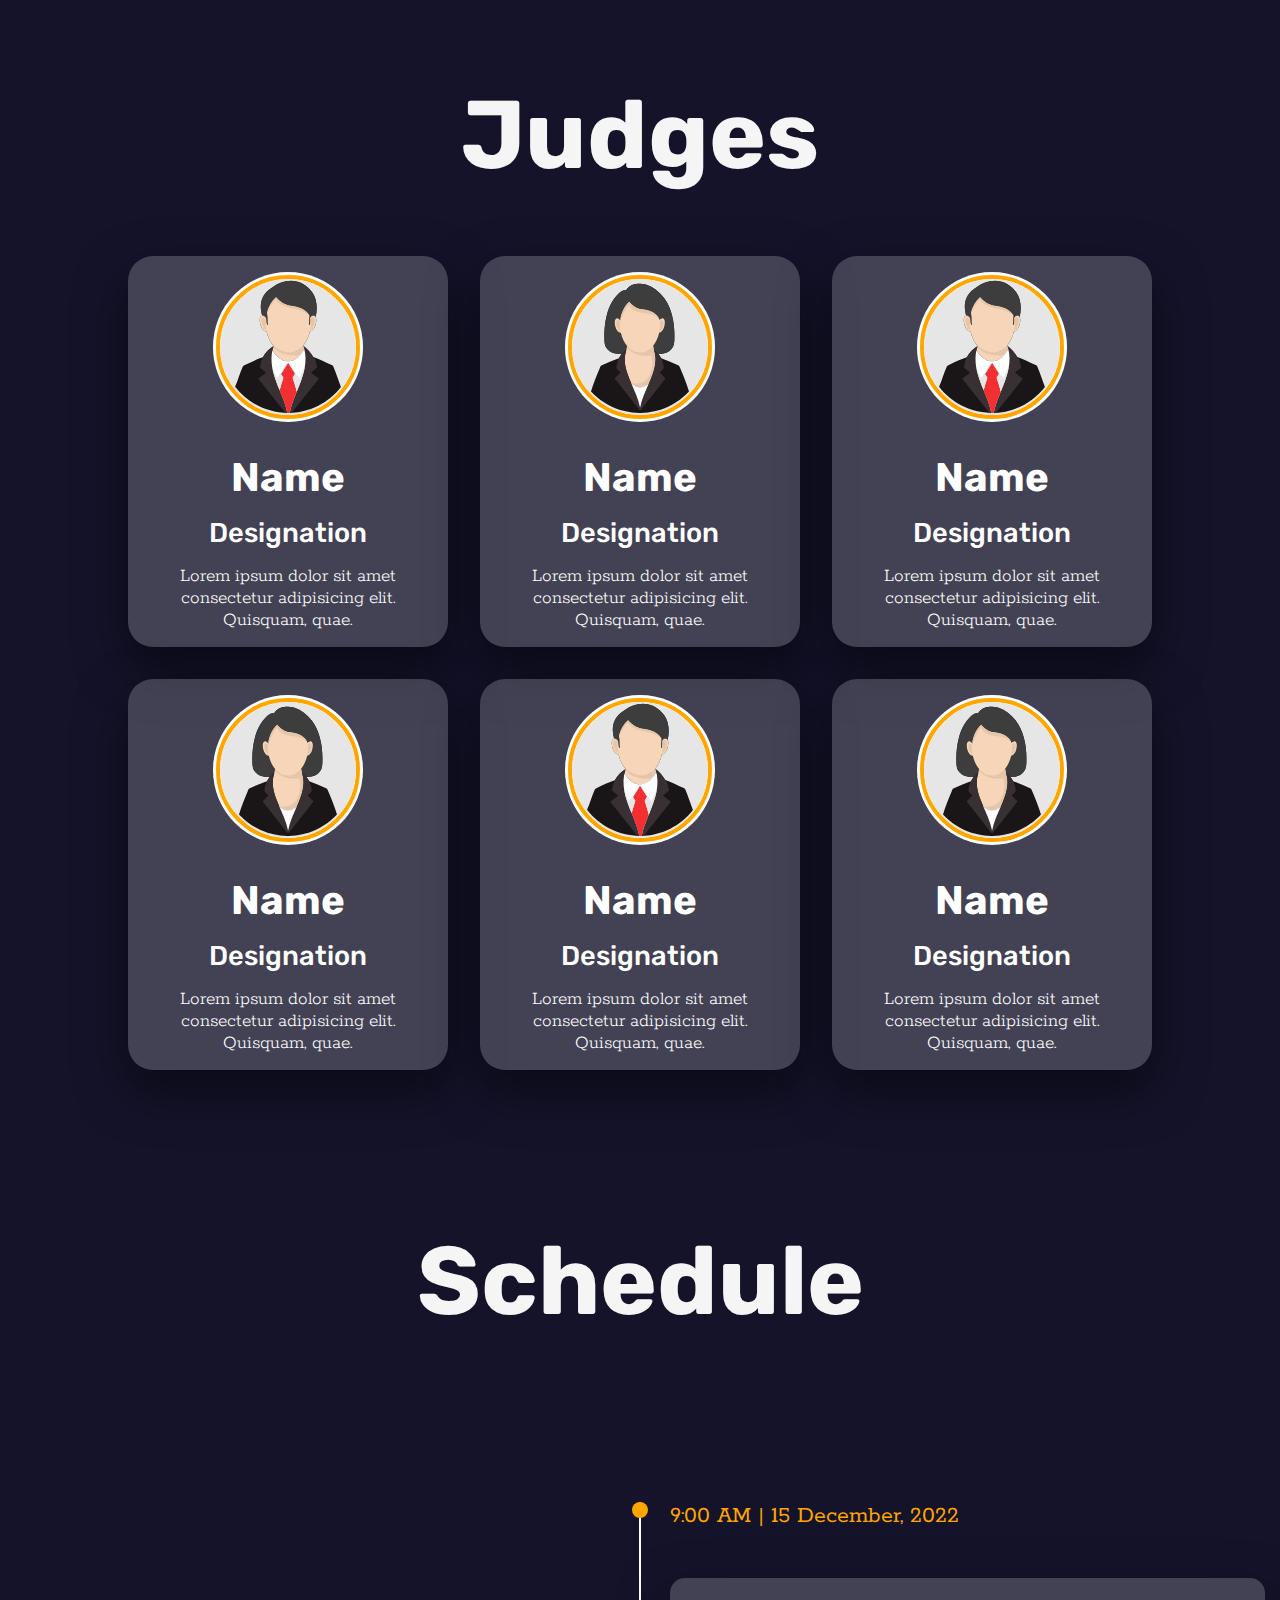
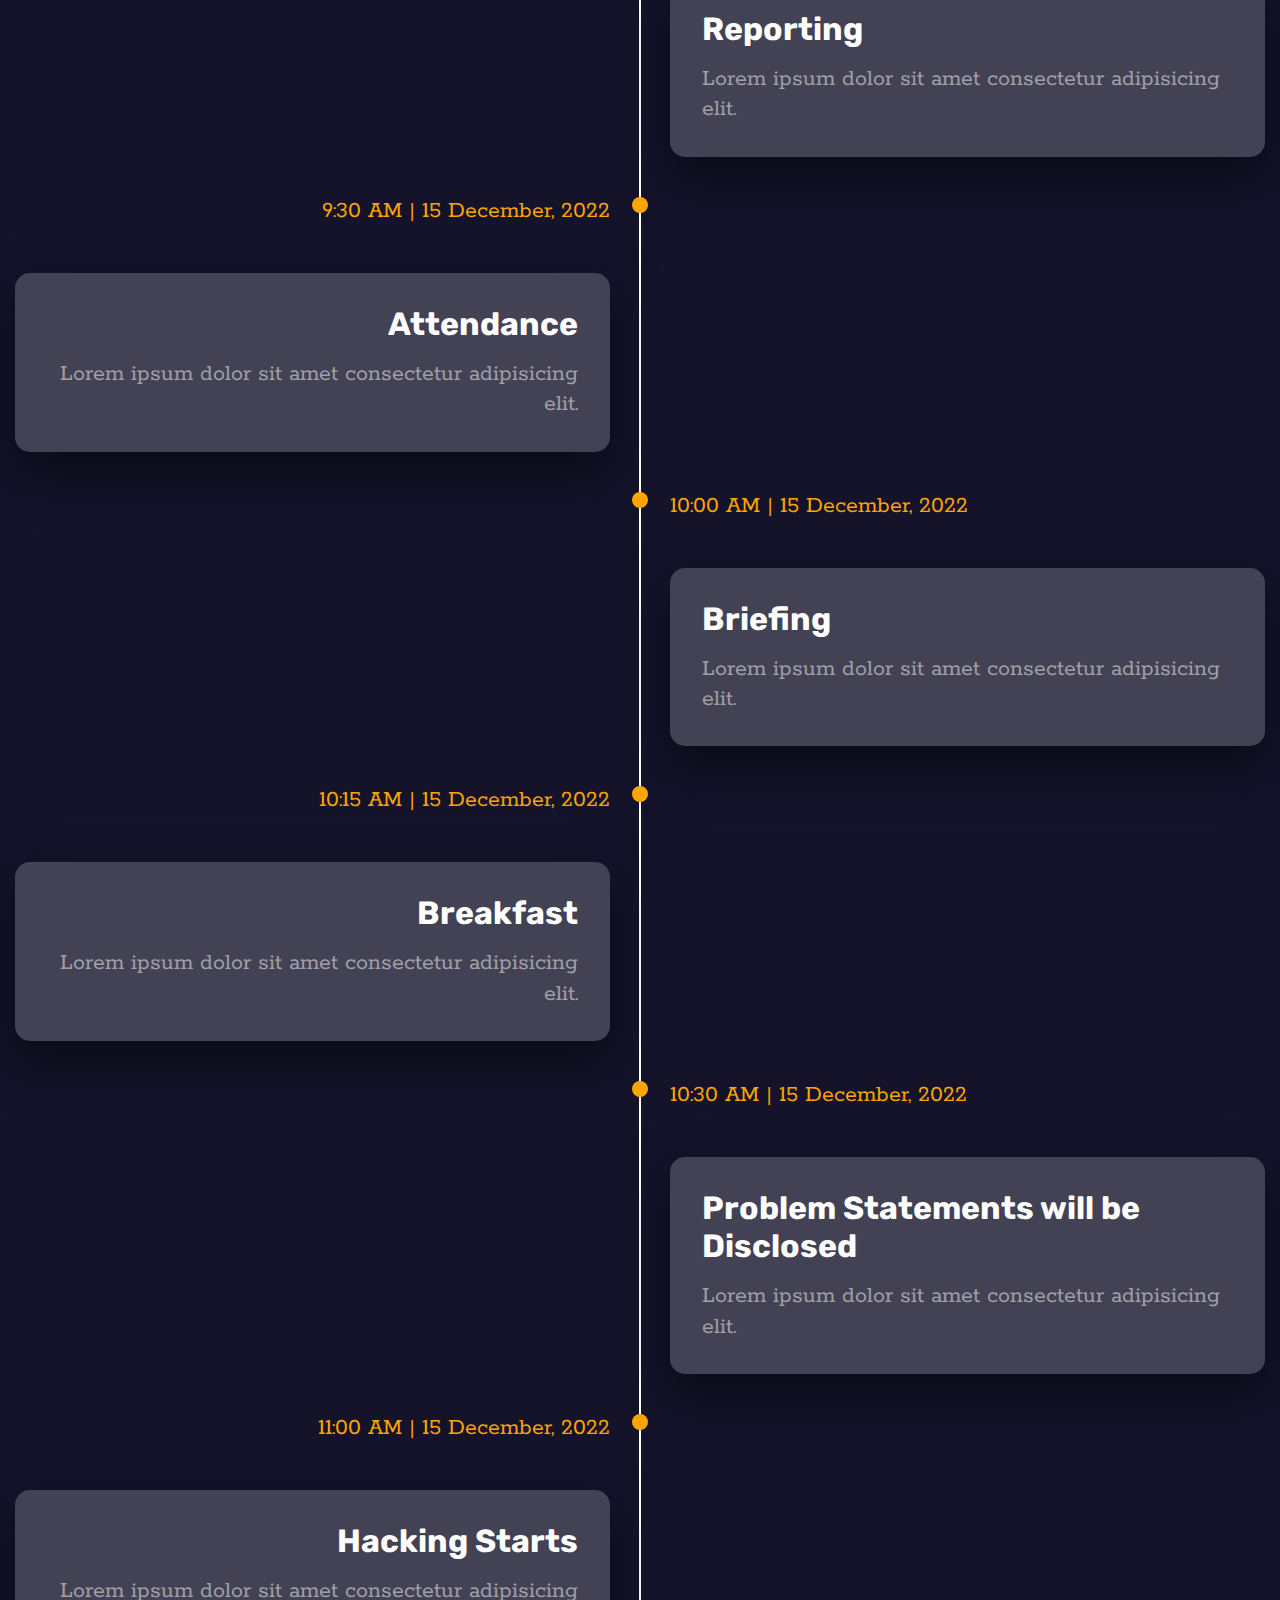
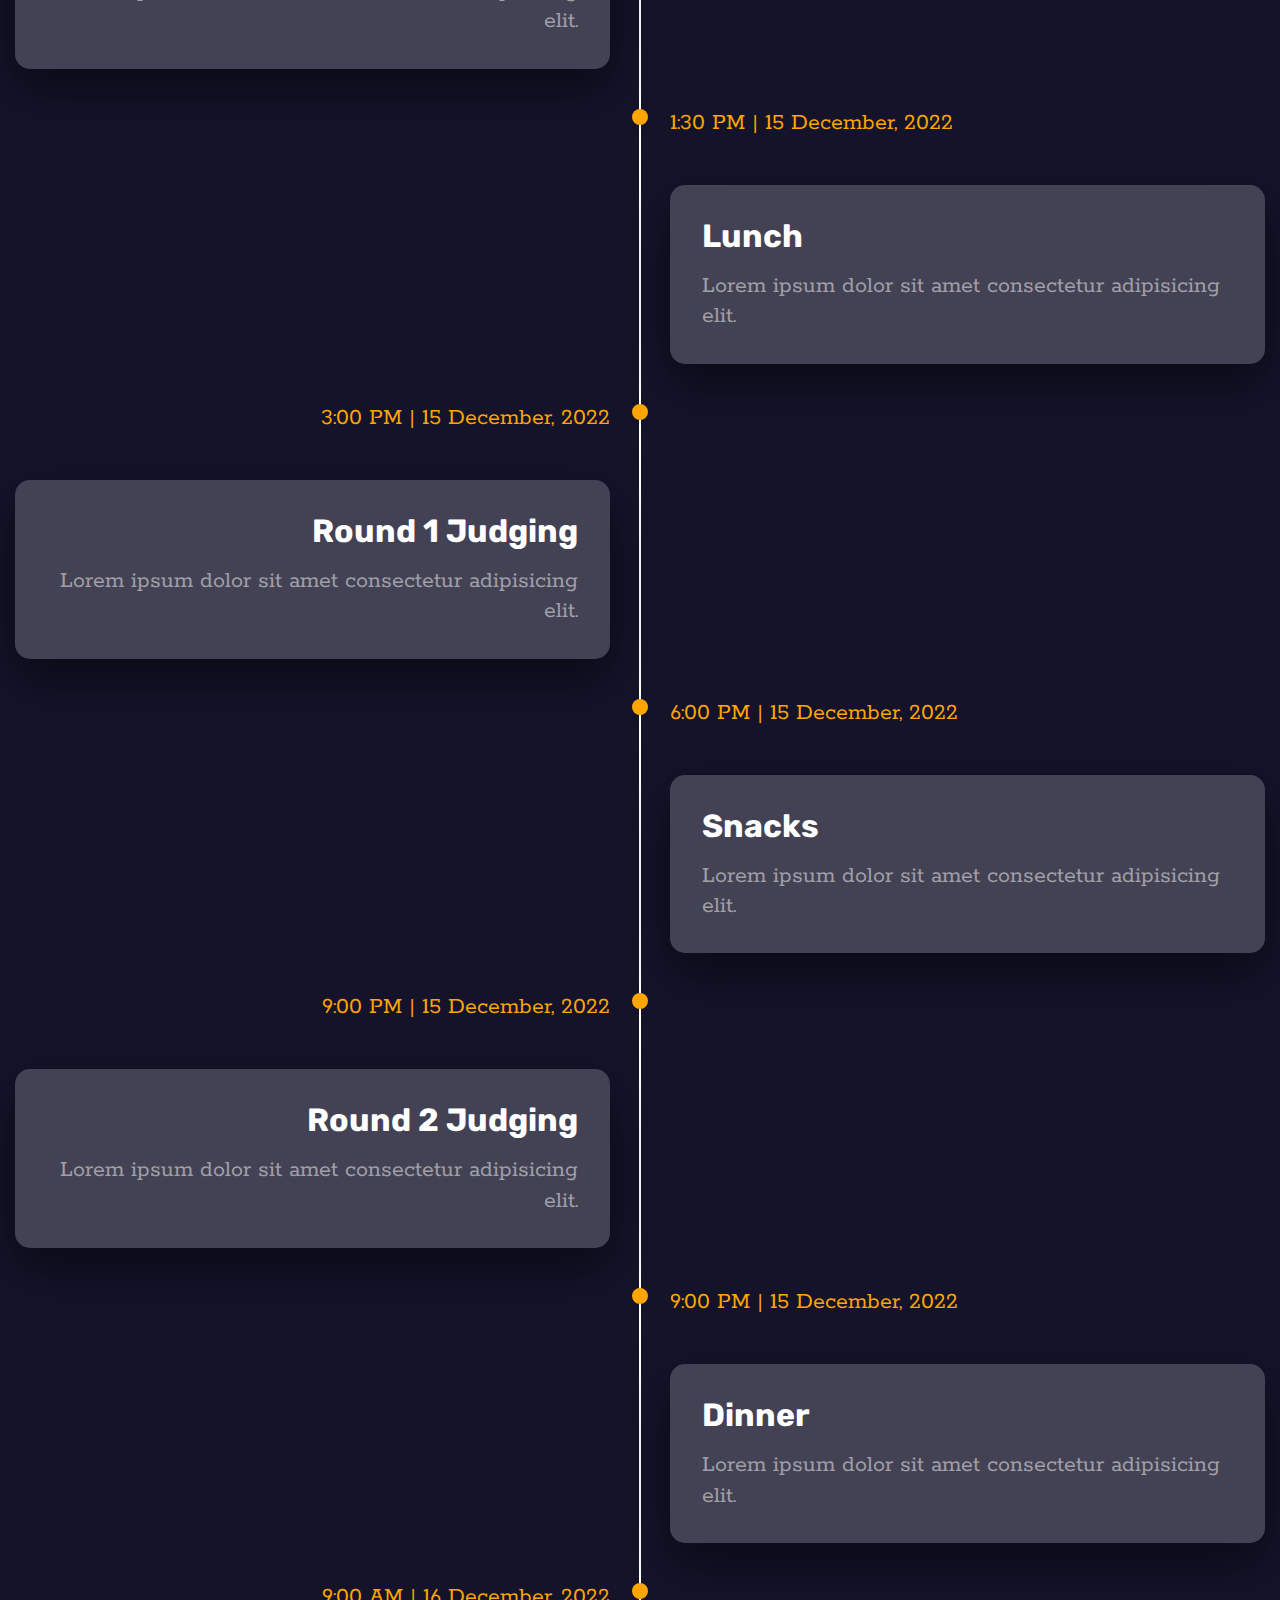
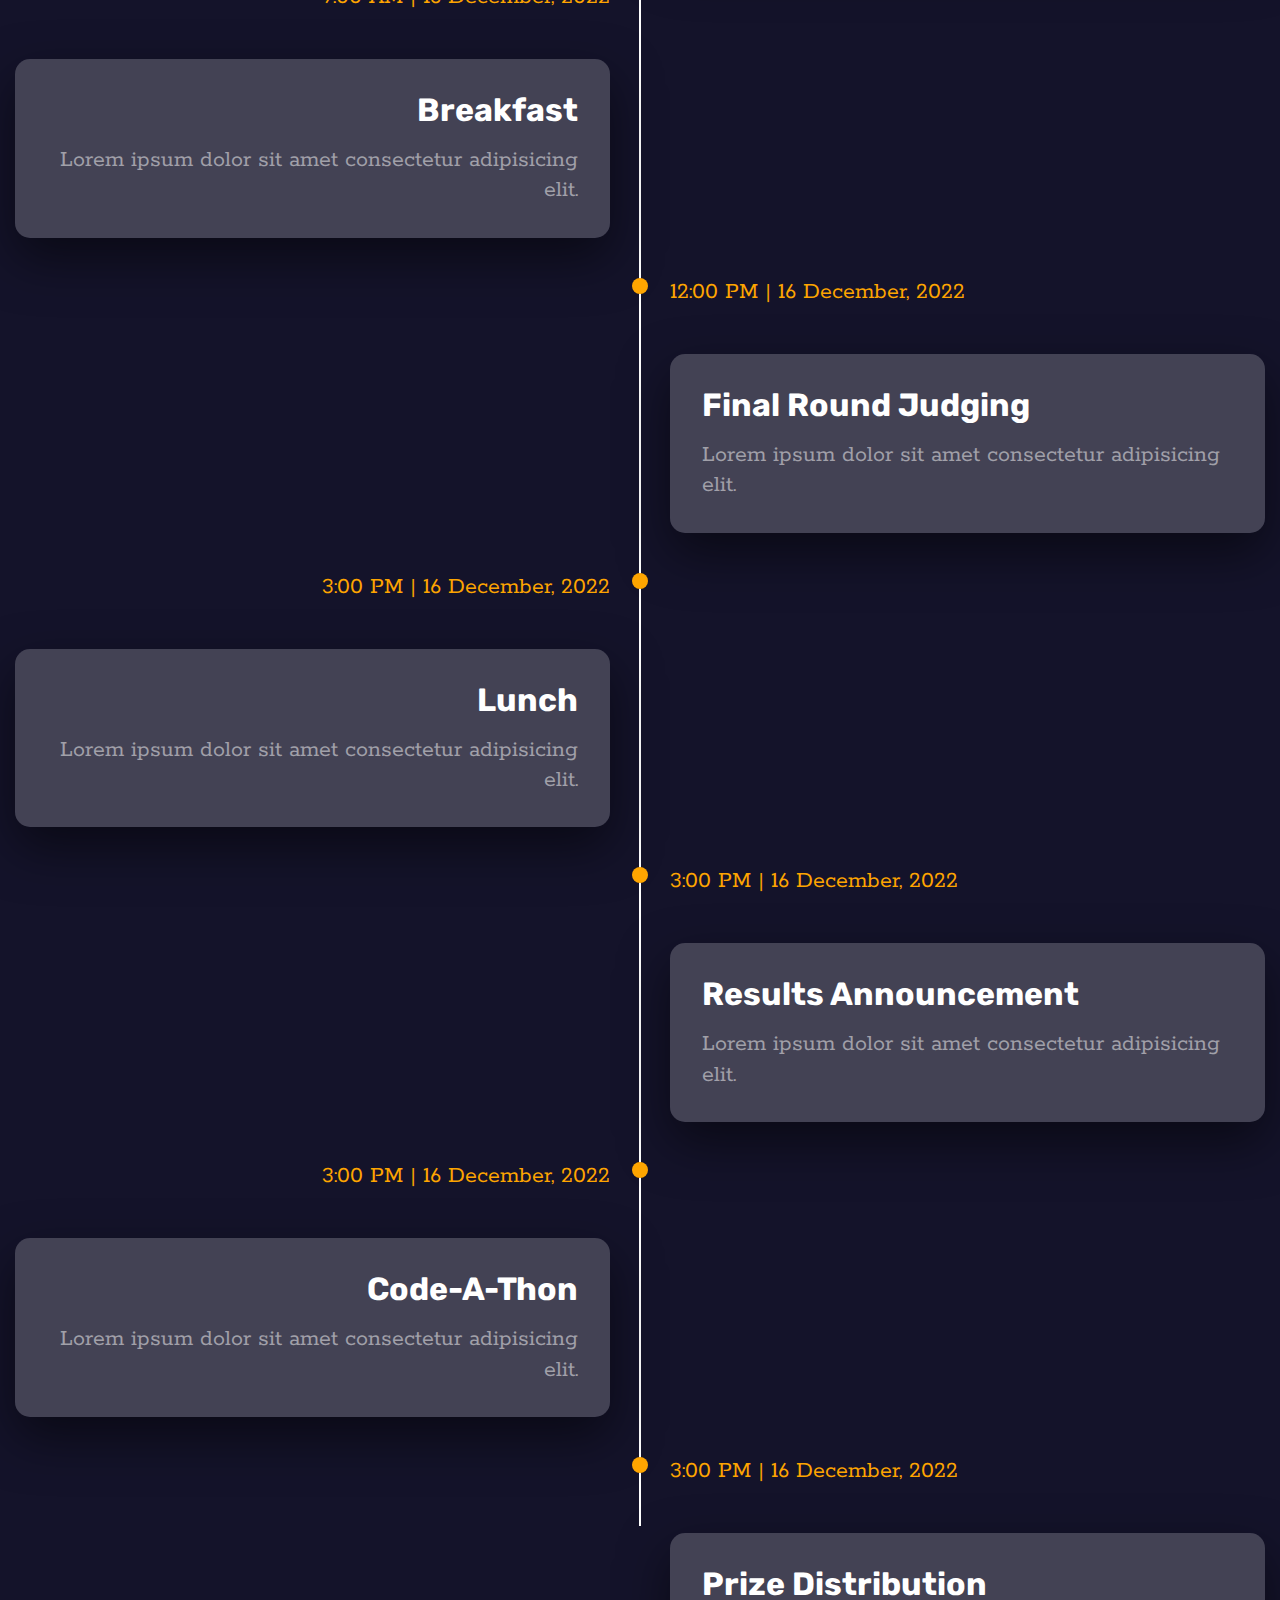
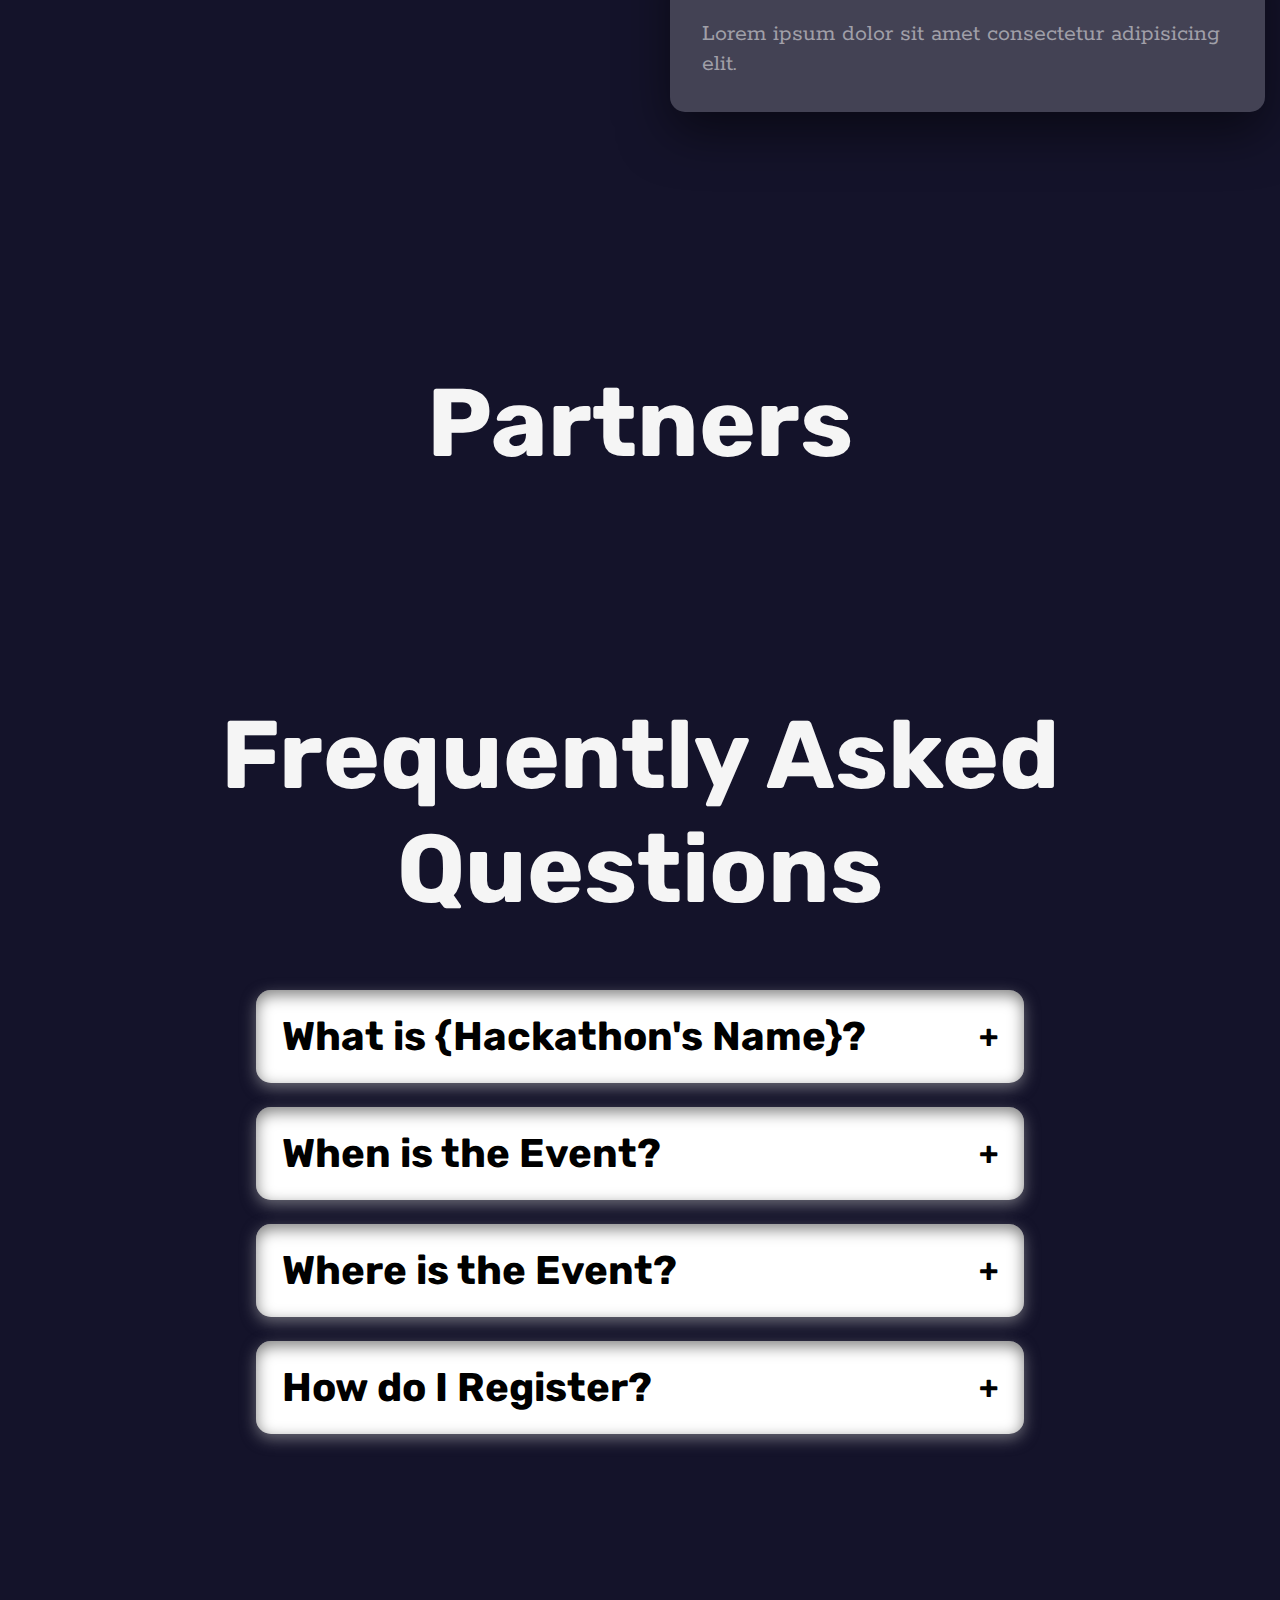
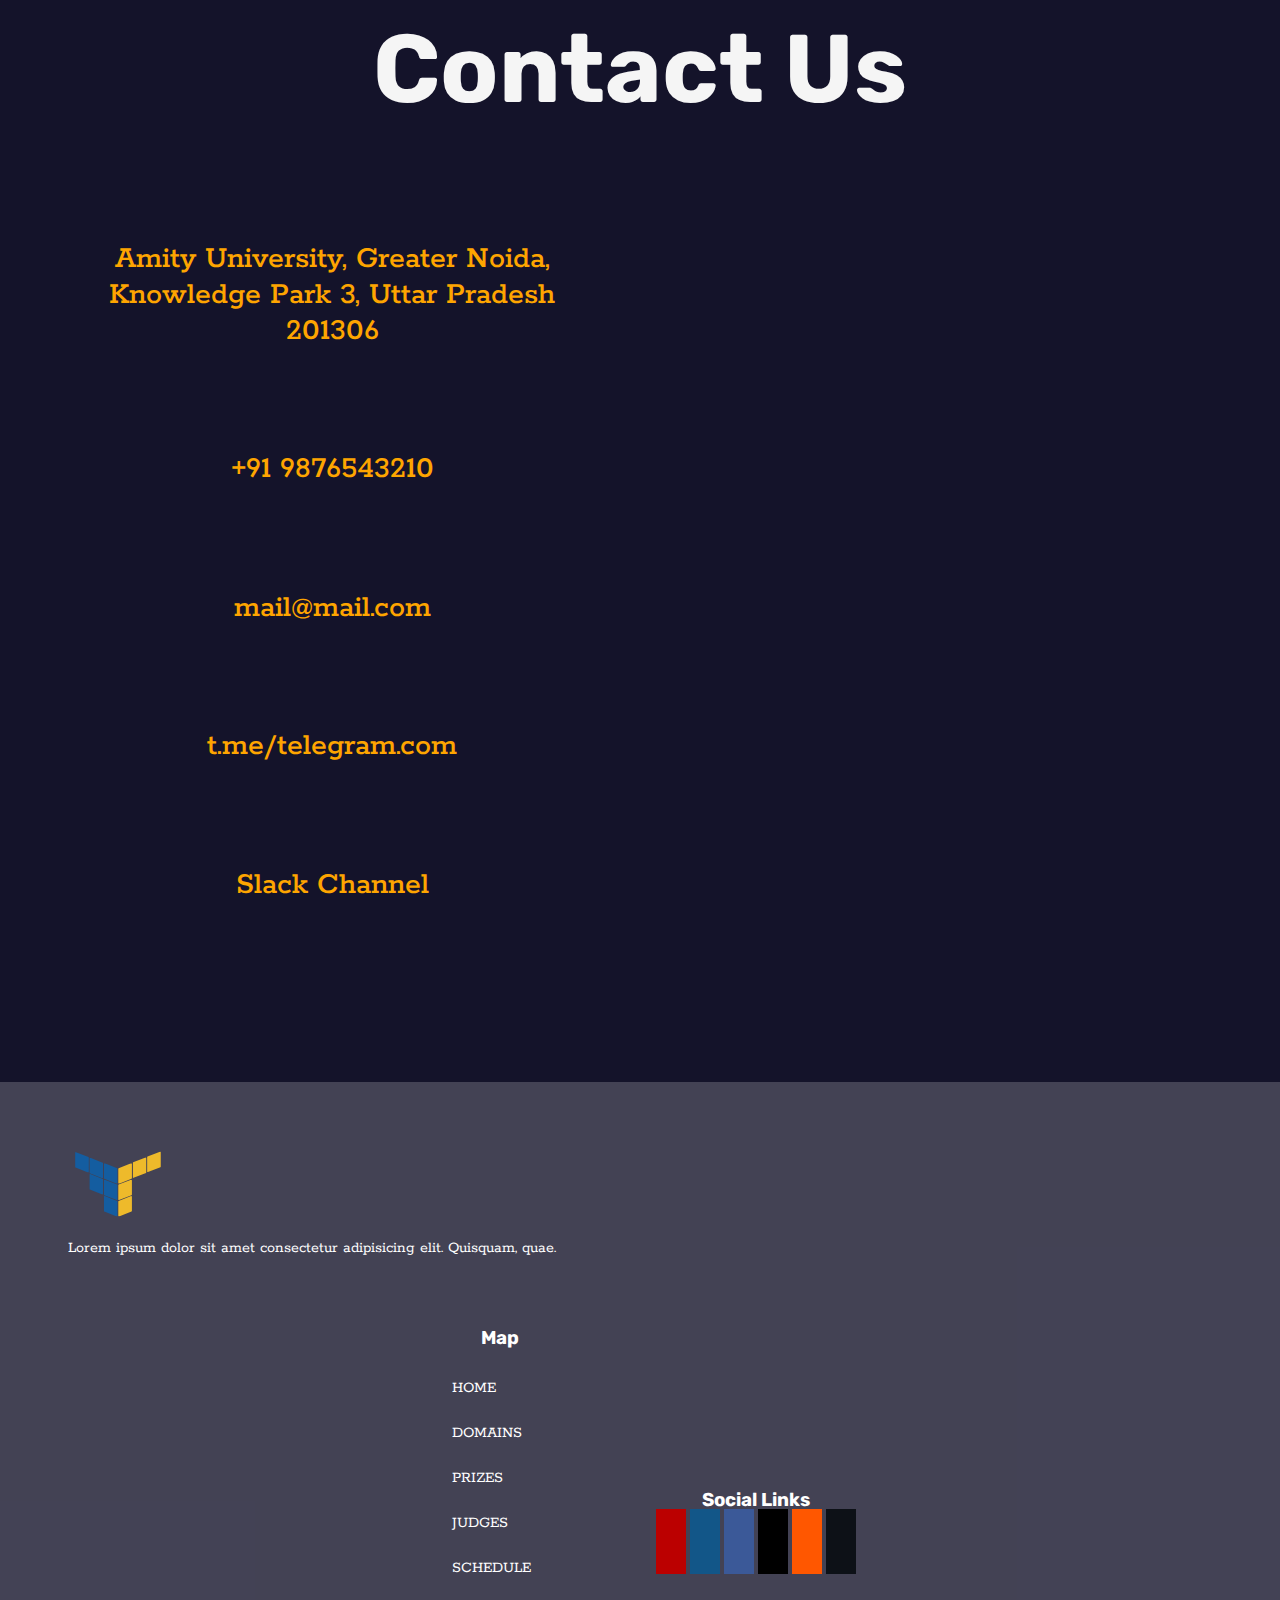
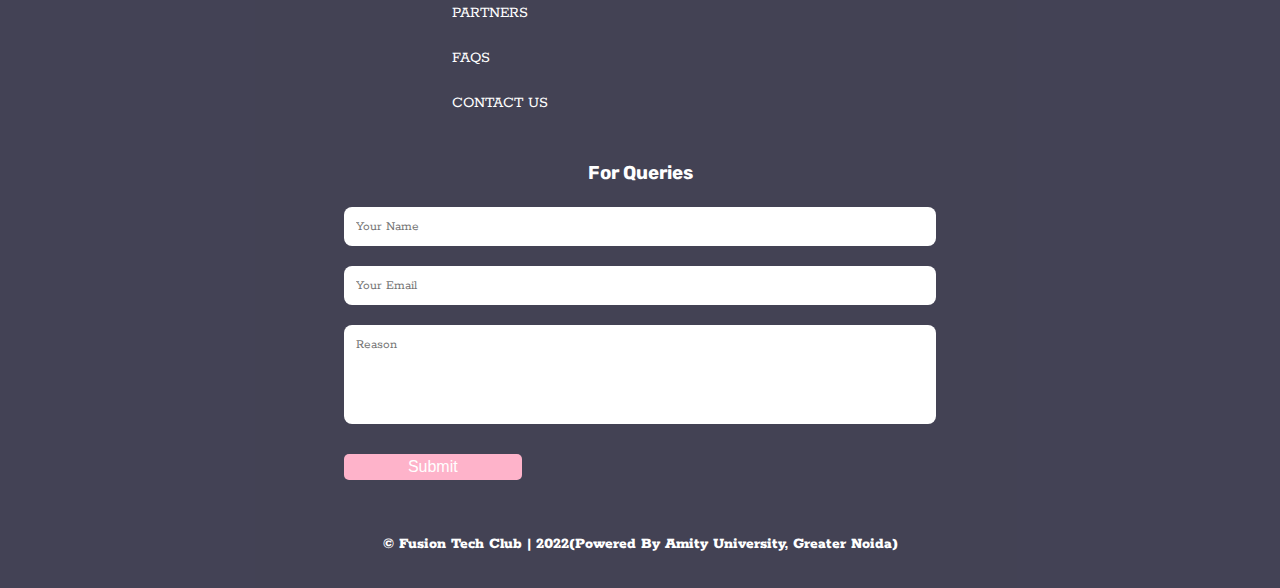
==== commit 57ea261c: "Added Hackathon Name" ====
--- a/views/index.html
+++ b/views/index.html
@@ -5,7 +5,7 @@
     <meta http-equiv="X-UA-Compatible" content="IE=edge">
     <meta name="viewport" content="width=device-width, initial-scale=1.0">
     <link rel="shortcut icon" href="../images/favicon.ico" type="image/x-icon">
-    <title>Hackathon | Fusion Tech Club | Amity University Greater Noida</title>
+    <title>Docket v1 | Fusion Tech Club | Amity University Greater Noida</title>
     <link rel="stylesheet" href="../stylesheet/style.css">
     <link rel="stylesheet" href="https://cdnjs.cloudflare.com/ajax/libs/font-awesome/6.2.0/css/all.min.css" integrity="sha512-xh6O/CkQoPOWDdYTDqeRdPCVd1SpvCA9XXcUnZS2FmJNp1coAFzvtCN9BmamE+4aHK8yyUHUSCcJHgXloTyT2A==" crossorigin="anonymous" referrerpolicy="no-referrer" />
 </head>
@@ -13,8 +13,11 @@
     <header>
         <nav>
             <div class="navbar">
+                <!-- <a id="ham-icon" onclick="showSidebar()">
+                    <i class="fa-solid fa-bars"></i>
+                </a> -->
                 <div class="logo">
-                    <img src="../images/FusionTechClub.svg" alt="Fusion Tech Club">
+                    <a href="index.html"><img src="../images/FusionTechClub.svg" alt="Fusion Tech Club"></a>
                 </div>
                 <div class="nav-links">
                     <ul>
@@ -30,23 +33,36 @@
                 </div>
             </div>
         </nav>
+
+        <!-- Sidebar Starts -->
+    <aside id="sidebar">
+        <a class="cancel" onclick="hideSidebar()">
+            <i class="fa-solid fa-xmark"></i>
+        </a>
+        <a href="#" onclick="hideSidebar()">Home</a>
+        <a href="#about-rd" onclick="hideSidebar()">About</a>
+        <a href="#syllabus" onclick="hideSidebar()">Syllabus</a>
+        <a href="#register" onclick="hideSidebar()">Register</a>
+        <a href="#register" onclick="hideSidebar()">Join Our Telegram</a>
+    </aside>
+    <!-- Sidebar Ends -->
     </header>
     <div id="section-break-hero">
-        <div class="line"></div>
     </div>
     
     <!-- ---------------------------------- Hero Section ---------------------------------- -->
     <section class="hero-section">
         <div class="video-wrapper">
             <video id="video" playsinline autoplay muted loop>
-              <source src="../images/Montage.mp4" type="video/mp4">
+              <source src="../images/Montage1.mp4" type="video/mp4">
               Your browser does not support the video tag.
             </video>
         </div>
         <div class="video-overlay"></div>
           <div class="content">
-            <h1>{Hackathon Name}</h1>
-            <h2>Weekends are for vacation, but techies vow to participate in {Hackathon Name} unless they have commitment concerns.</h2>
+            <h1>Docket <span class="version">v1</span></h1>
+            <h3></h3>
+            <h2>Weekends are for vacation, but techies vow to participate in Docket <span class="version">v1</span> unless they have commitment concerns.</h2>
             <h3>You don't need 24 reasons to participate in our 24-hour hackathon.</h3>
             <div class="btn-area">
                 <a class="hero-btn" href="#">Register Now</a>
--- a/stylesheet/style.css
+++ b/stylesheet/style.css
@@ -5,6 +5,10 @@
 
 /* Rokkit */
 @import url('https://fonts.googleapis.com/css2?family=Rokkitt:wght@100;200;300;400;500;600;700;800;900&display=swap');
+
+/*  */
+@import url('https://fonts.googleapis.com/css2?family=Silkscreen:wght@400;700&display=swap');
+
 
 
 /* Scroll */
@@ -133,7 +137,7 @@
 }
 .submit-btn:active
 {
-    background: #fea500;
+    background: #feb3ca;
     color: #fff;   
 }
 
@@ -155,7 +159,7 @@
 header nav 
 {
     background: #3e494a30;
-    backdrop-filter: blur(100px); 
+    backdrop-filter: blur(10px); 
     height: 80px;
     width: 100%;
     position: fixed;
@@ -172,6 +176,18 @@
     height: 100%;
     padding: 0 2rem;
 }
+
+.content h1
+{
+    font-family: 'Silkscreen', sans-serif;
+}
+
+.version
+{
+    color: #88e714;
+}
+
+
 header nav ul
 {
     list-style: none;
@@ -207,6 +223,134 @@
 {
     width: 5rem;
 }
+
+
+
+
+
+/* ------------------ Sidebar -------------- */
+#sidebar {
+    position: fixed;
+    top: 0px;
+    left: -100vw;
+    opacity: 0;
+    z-index: 12;
+    overflow-y: hidden;
+    display: -webkit-box;
+    display: -ms-flexbox;
+    display: flex;
+    -webkit-box-orient: vertical;
+    -webkit-box-direction: normal;
+        -ms-flex-direction: column;
+            flex-direction: column;
+    -webkit-box-align: center;
+        -ms-flex-align: center;
+            align-items: center;
+    -webkit-box-pack: start;
+        -ms-flex-pack: start;
+            justify-content: flex-start;
+    height: 100vh;
+    width: 100vw;
+    background-color: var(--always-white);
+  }
+  
+  #sidebar a {
+    font-size: 20px;
+    color: var(--background-color);
+    font-weight: bold;
+    text-decoration: none;
+    margin: 20px auto;
+    -webkit-transition: all 0.5s;
+    transition: all 0.5s;
+  }
+  
+  #sidebar a:hover {
+    color: var(--pri-color2);
+  }
+  
+  #sidebar .cancel {
+    font-size: 30px;
+    font-weight: 900;
+    -webkit-transition: all 0.5s ease-out;
+    transition: all 0.5s ease-out;
+    border-radius: 50px;
+    padding: 10px 25px;
+    width: 35px;
+    display: -webkit-box;
+    display: -ms-flexbox;
+    display: flex;
+    -webkit-box-align: center;
+        -ms-flex-align: center;
+            align-items: center;
+    -webkit-box-pack: center;
+        -ms-flex-pack: center;
+            justify-content: center;
+  }
+  
+  #sidebar .cancel:hover {
+    background-color: rgba(170, 170, 170, 0.595);
+    color: red;
+  }
+  
+  .sidebar-show {
+    opacity: 0;
+    left: -100vw;
+    overflow-y: hidden;
+    -webkit-animation: sidebar-display 1s ease-in-out forwards;
+            animation: sidebar-display 1s ease-in-out forwards;
+  }
+  
+  @-webkit-keyframes sidebar-display {
+    from {
+      opacity: 0;
+      left: -100vw;
+    }
+    to {
+      opacity: 1;
+      left: 0px;
+    }
+  }
+  
+  @keyframes sidebar-display {
+    from {
+      opacity: 0;
+      left: -100vw;
+    }
+    to {
+      opacity: 1;
+      left: 0px;
+    }
+  }
+  
+  .sidebar-hide {
+    opacity: 1;
+    left: 0px;
+    -webkit-animation: sidebar-fade 1s ease-in-out forwards;
+            animation: sidebar-fade 1s ease-in-out forwards;
+  }
+  
+  @-webkit-keyframes sidebar-fade {
+    from {
+      opacity: 1;
+      left: 0px;
+    }
+    to {
+      opacity: 0;
+      left: -100vw;
+    }
+  }
+  
+  @keyframes sidebar-fade {
+    from {
+      opacity: 1;
+      left: 0px;
+    }
+    to {
+      opacity: 0;
+      left: -100vw;
+    }
+  }
+
 
 /* Hero Section */
 
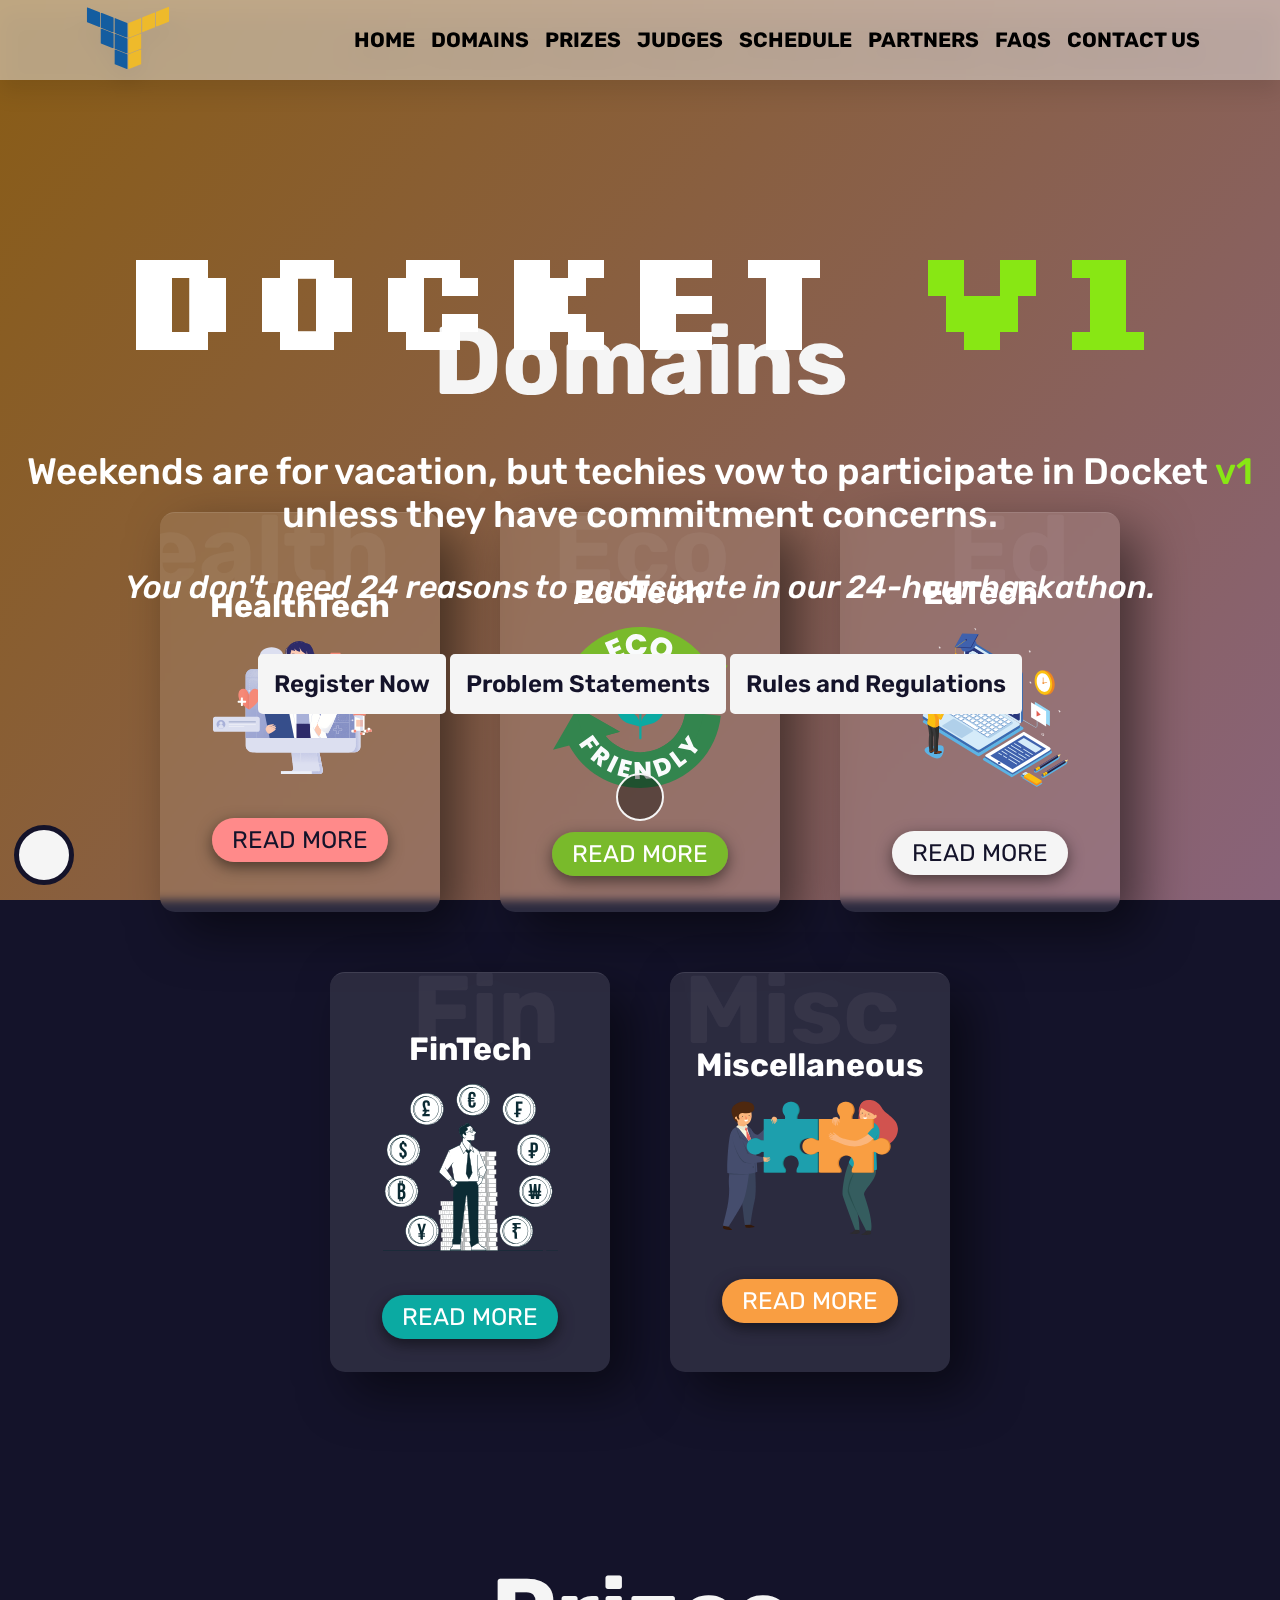
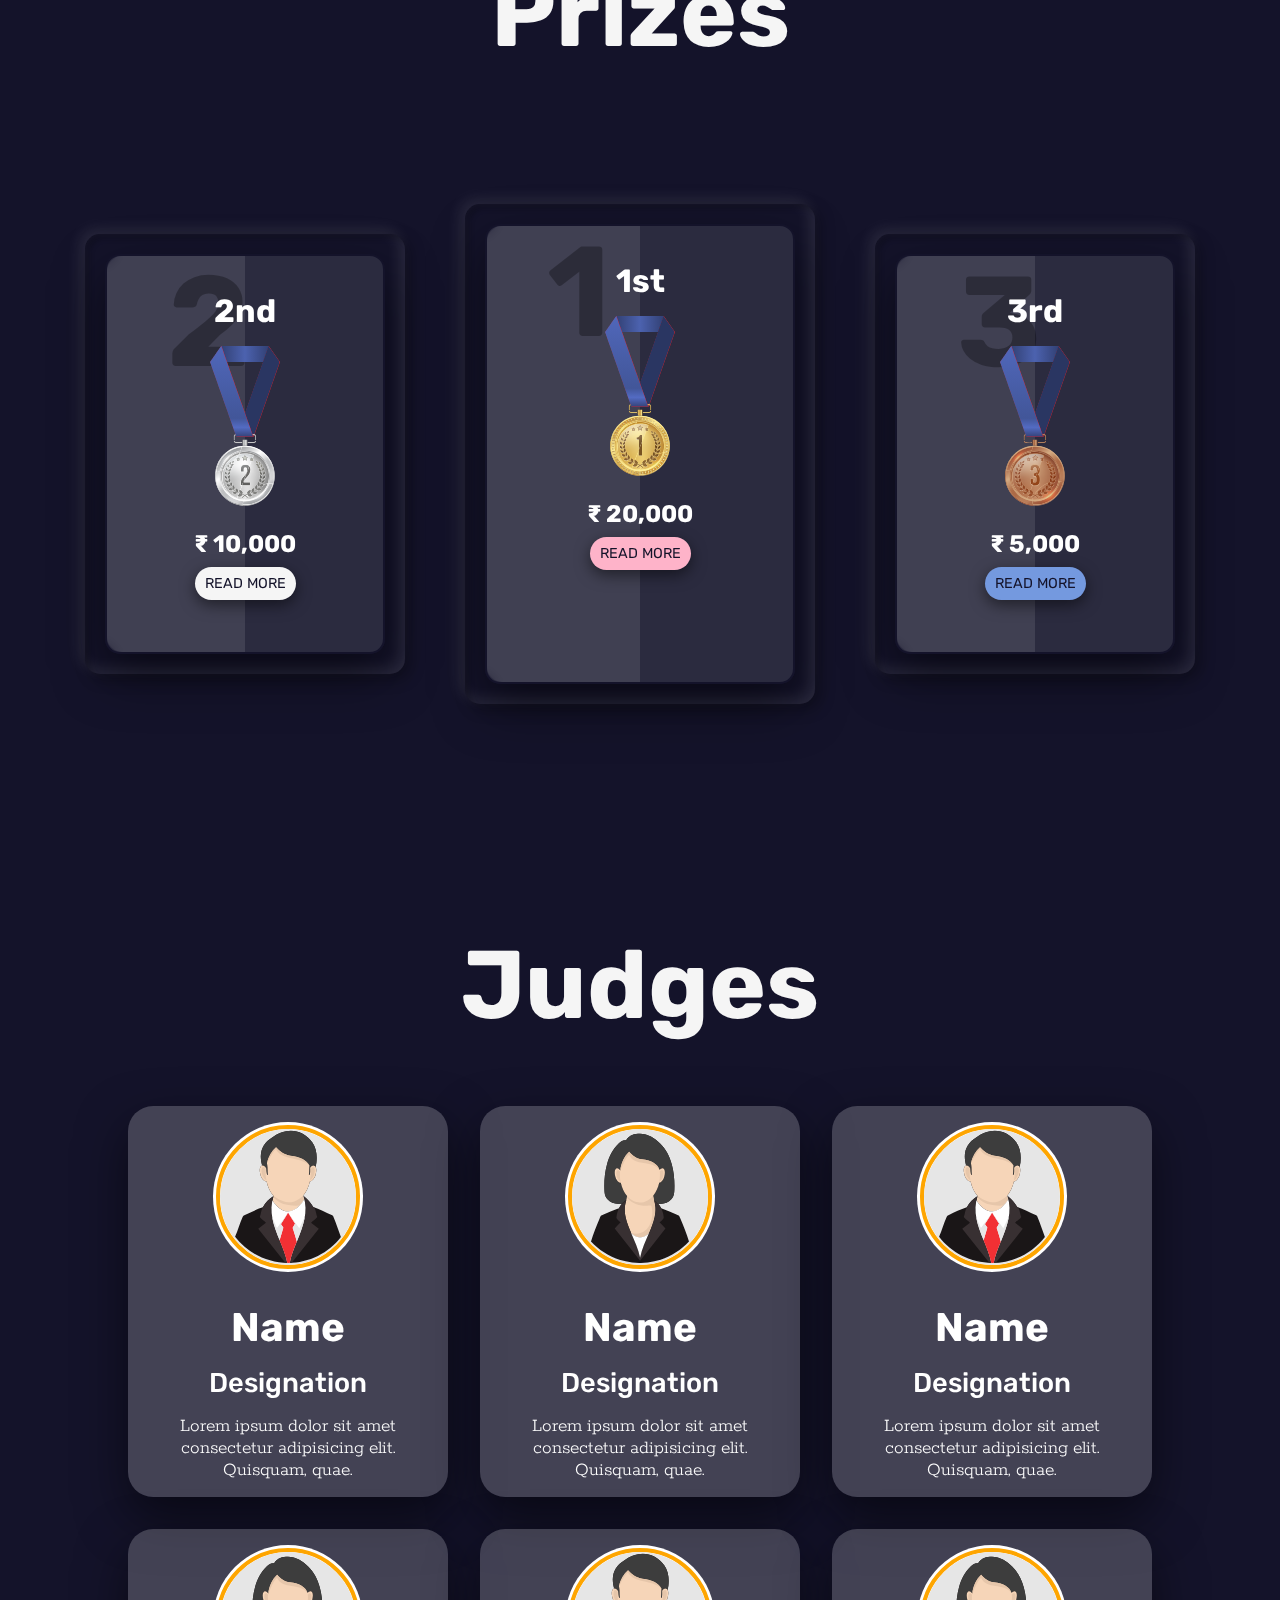
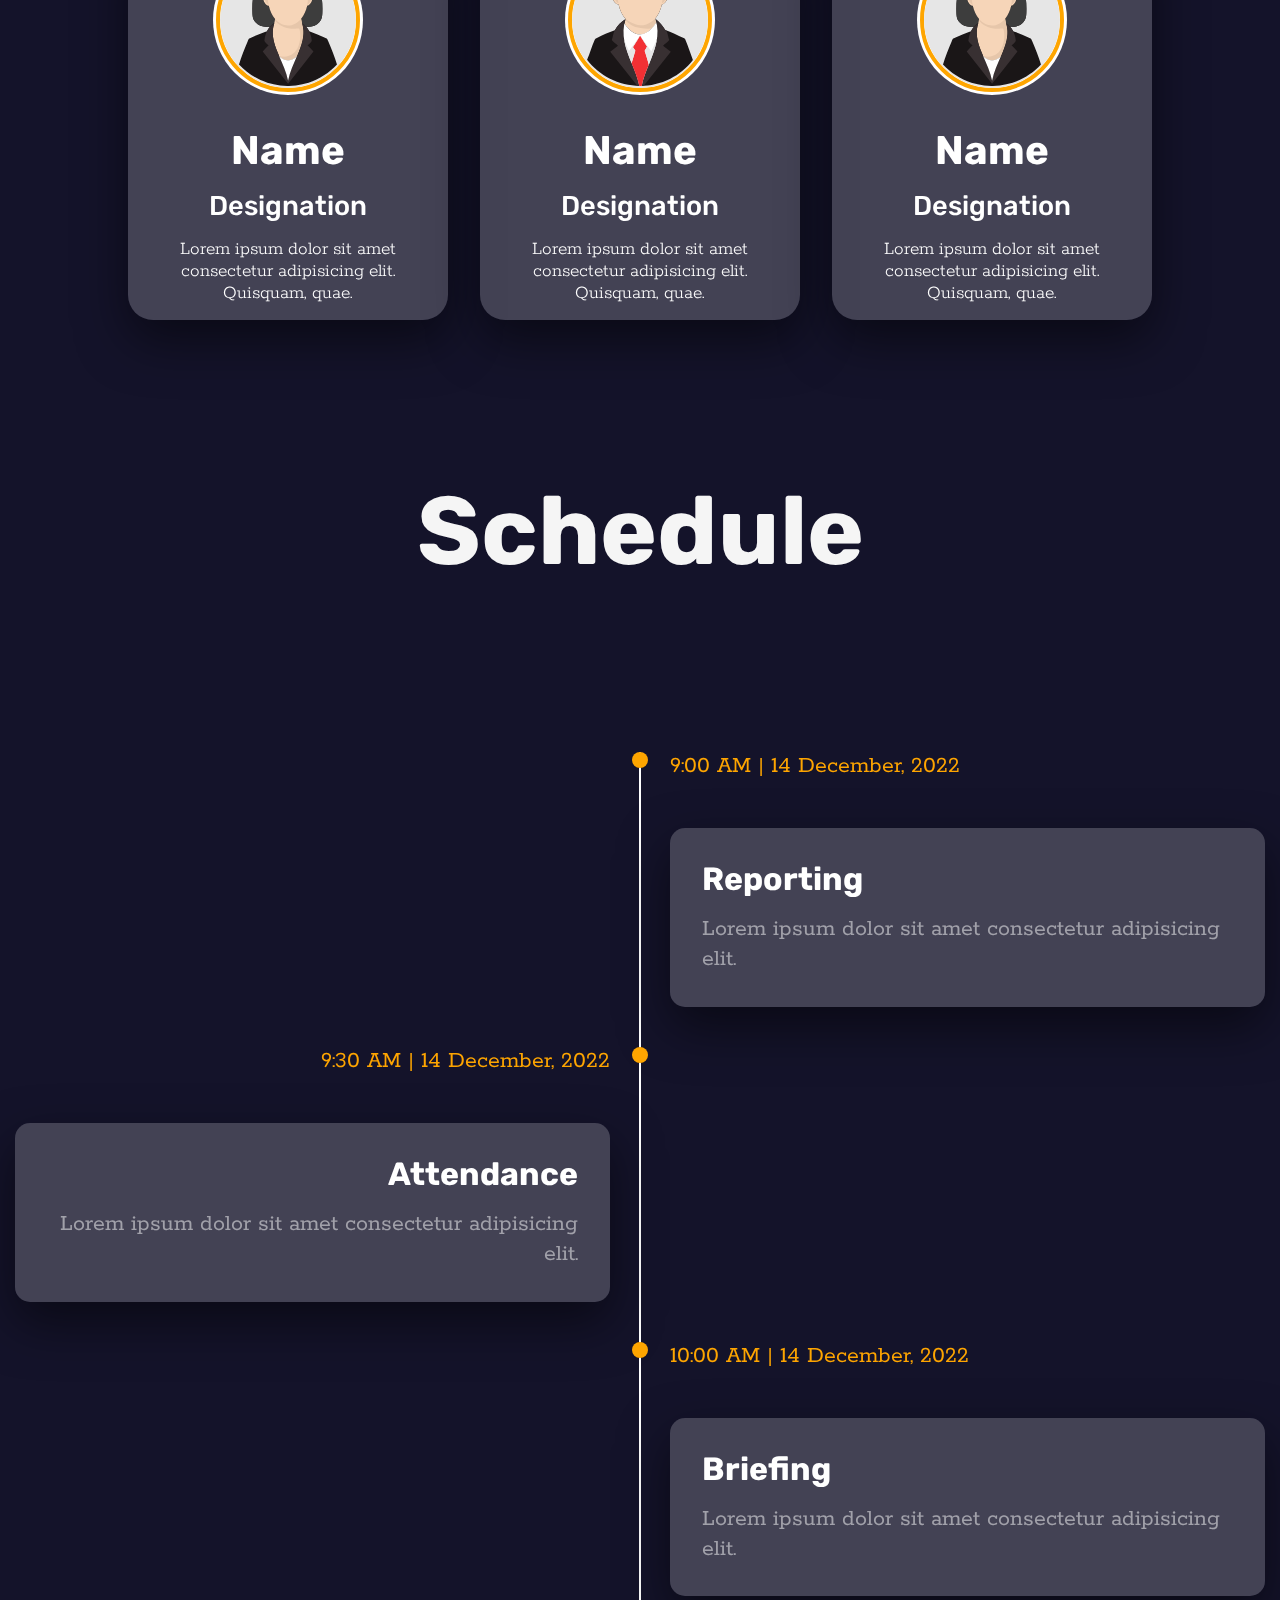
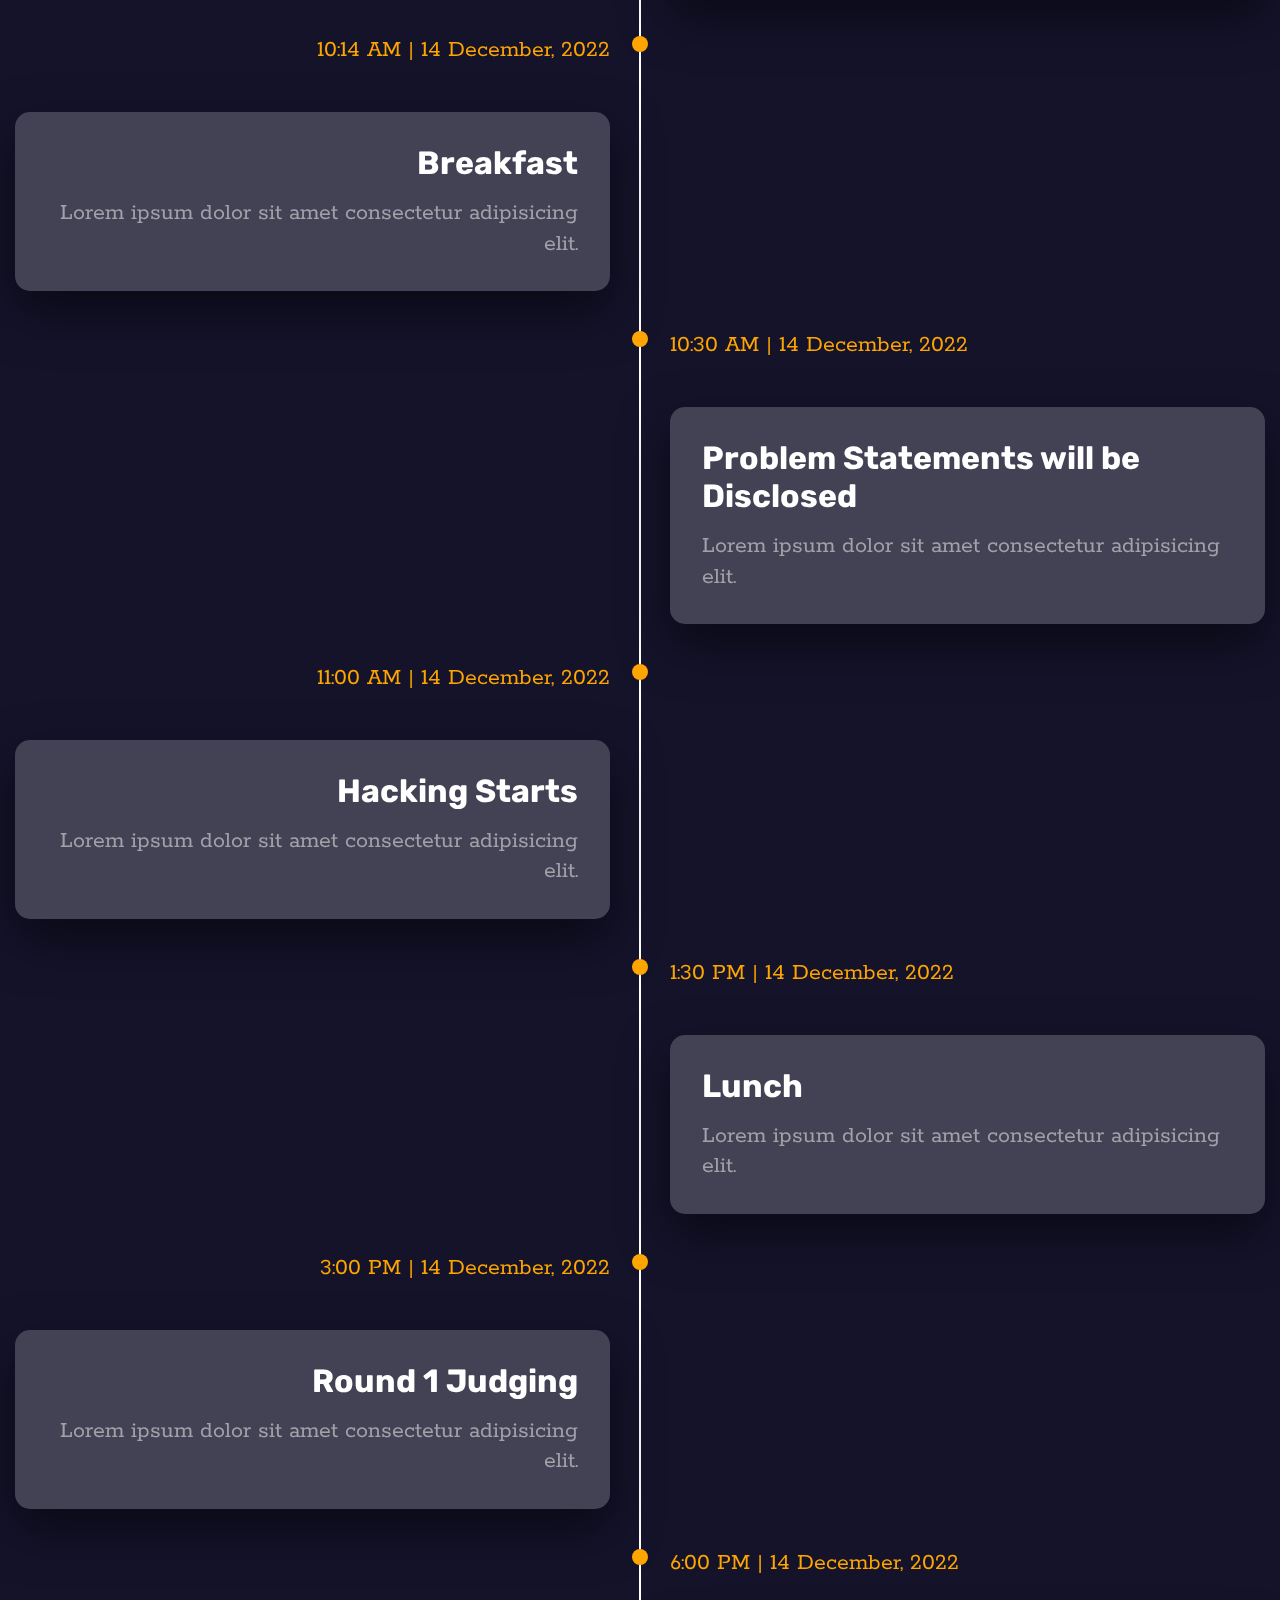
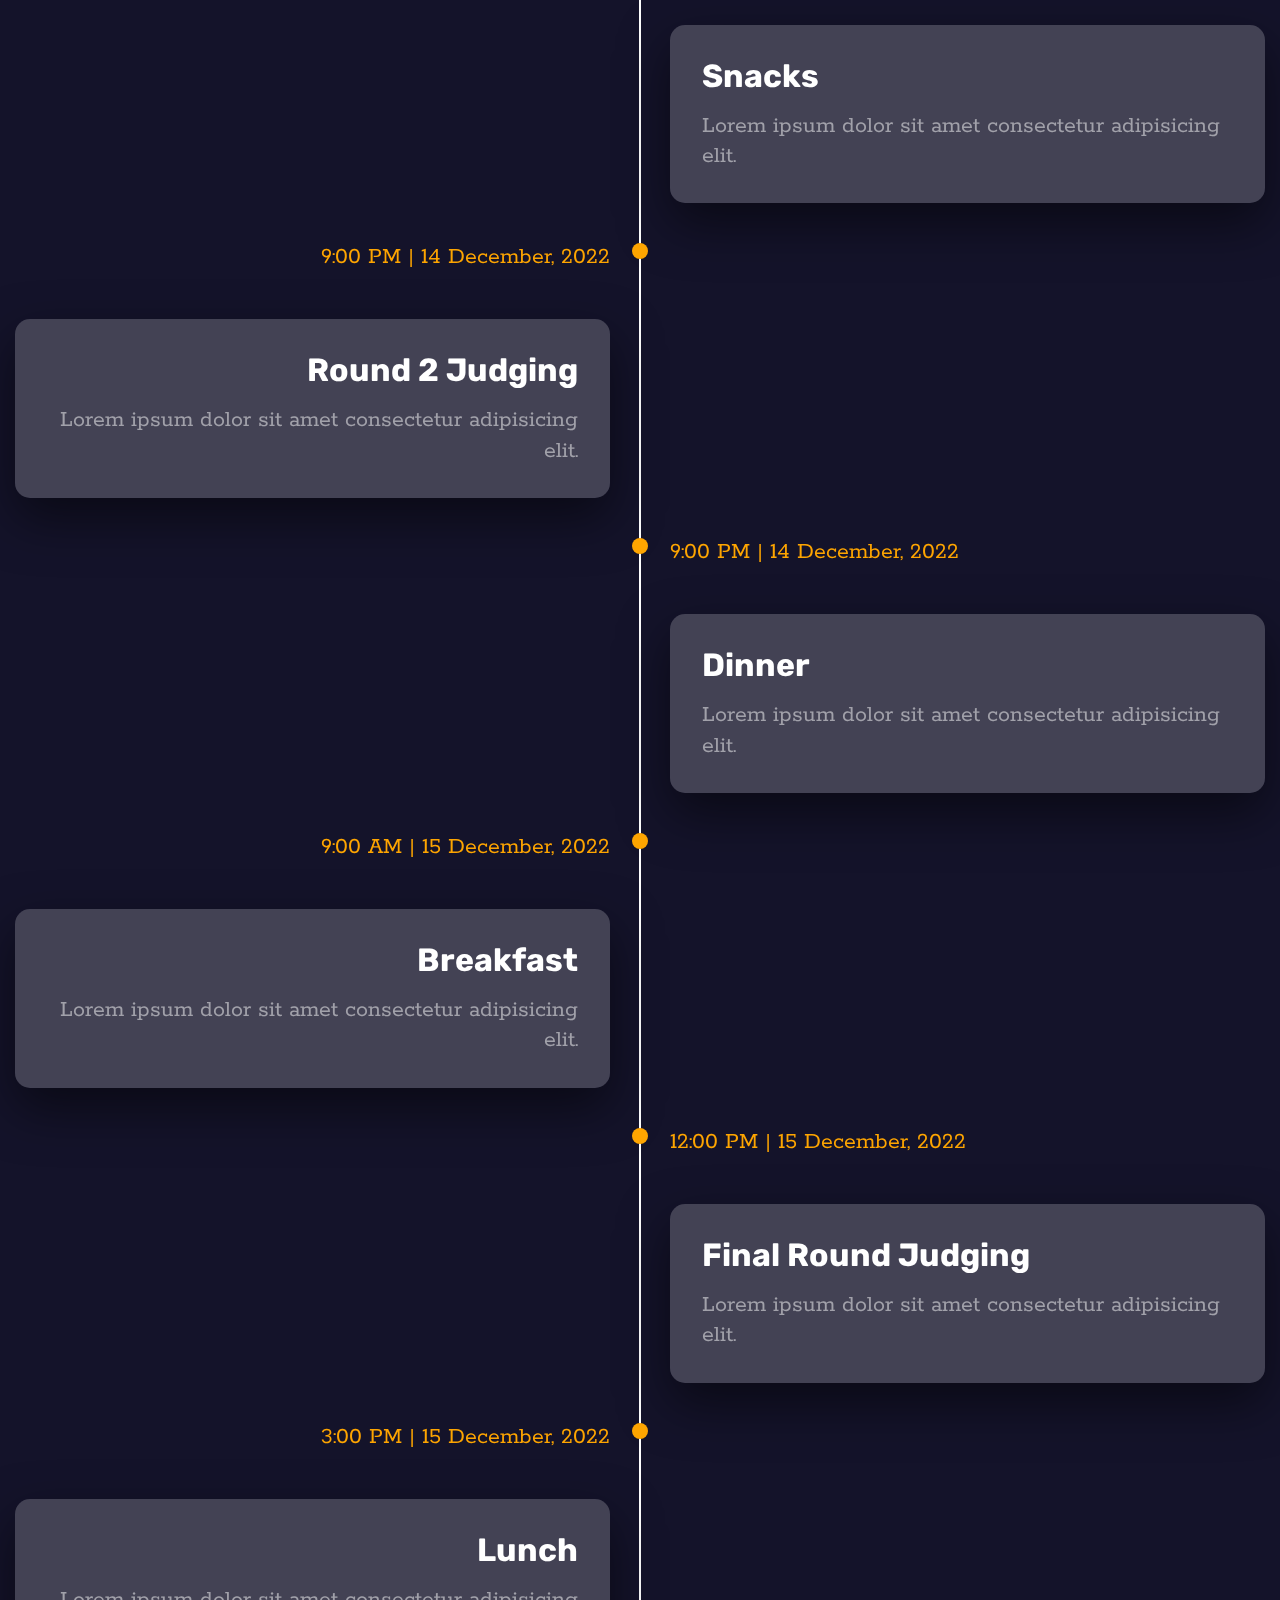
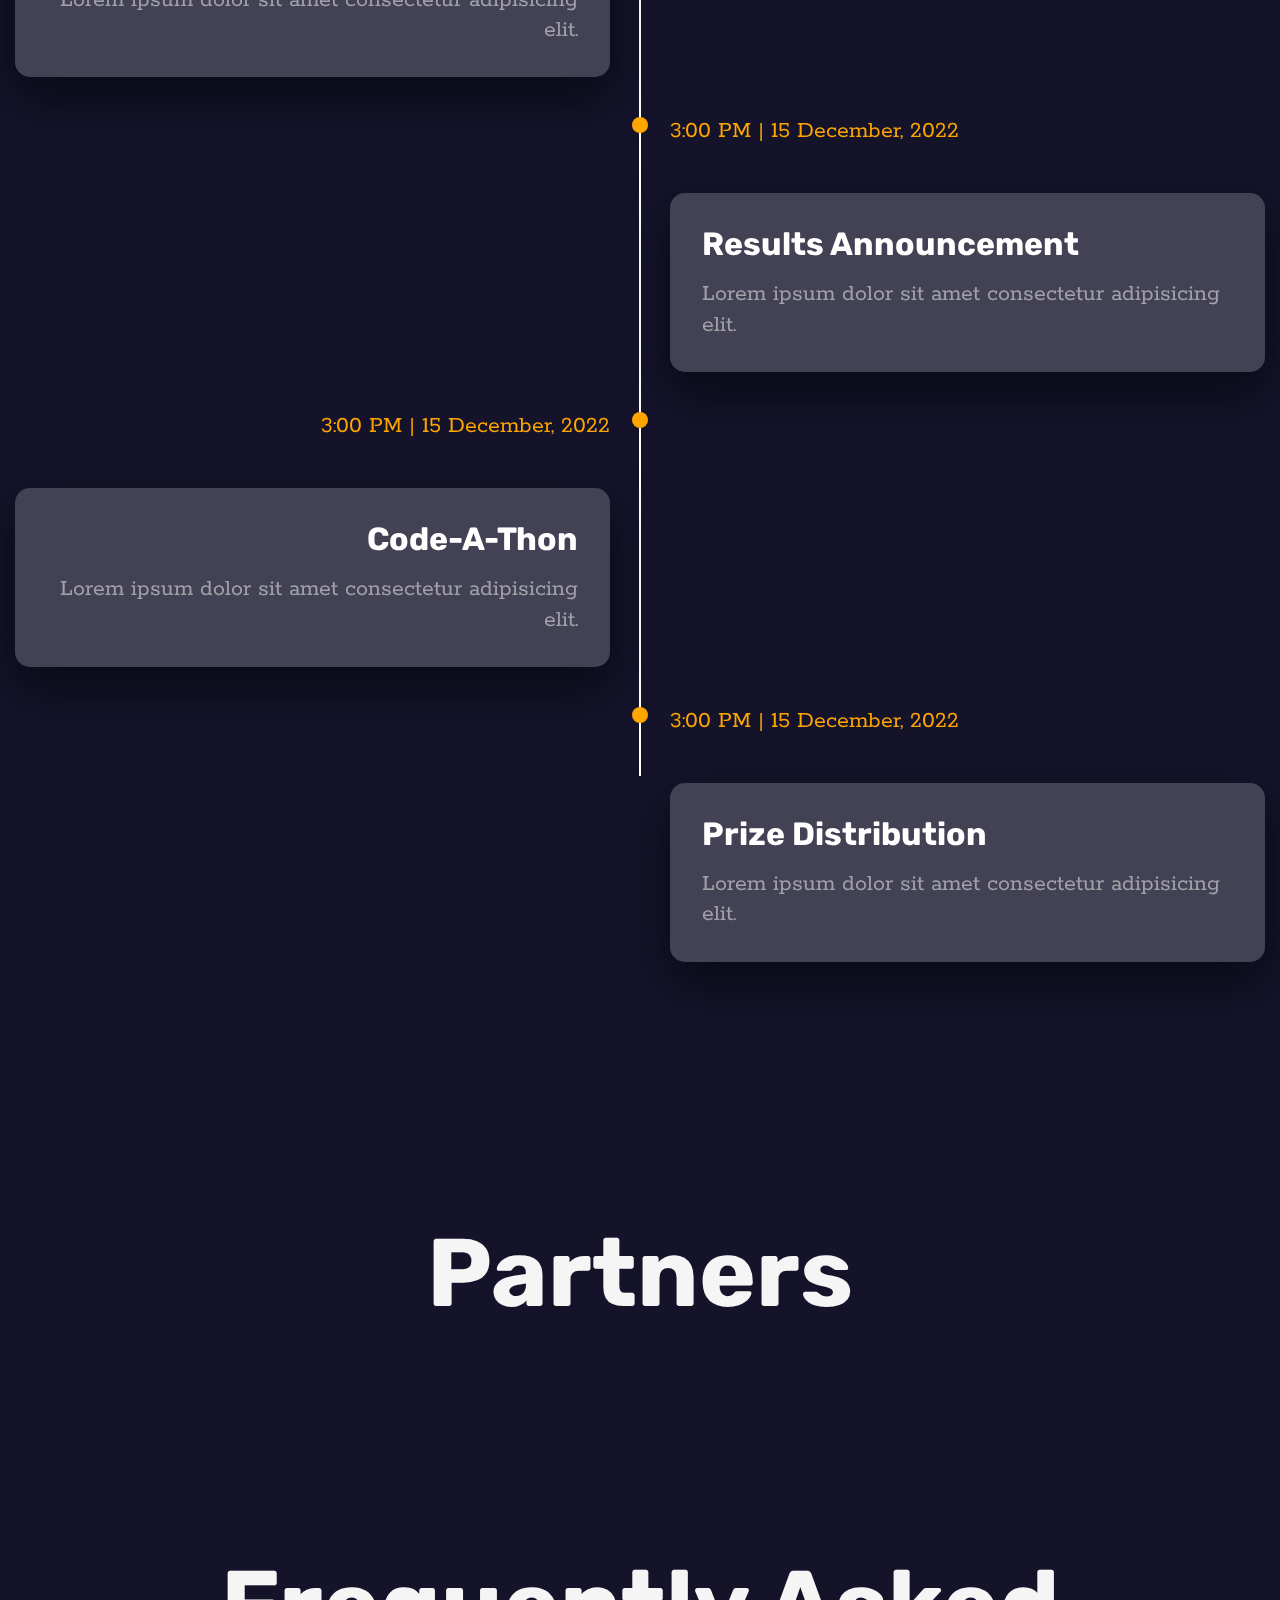
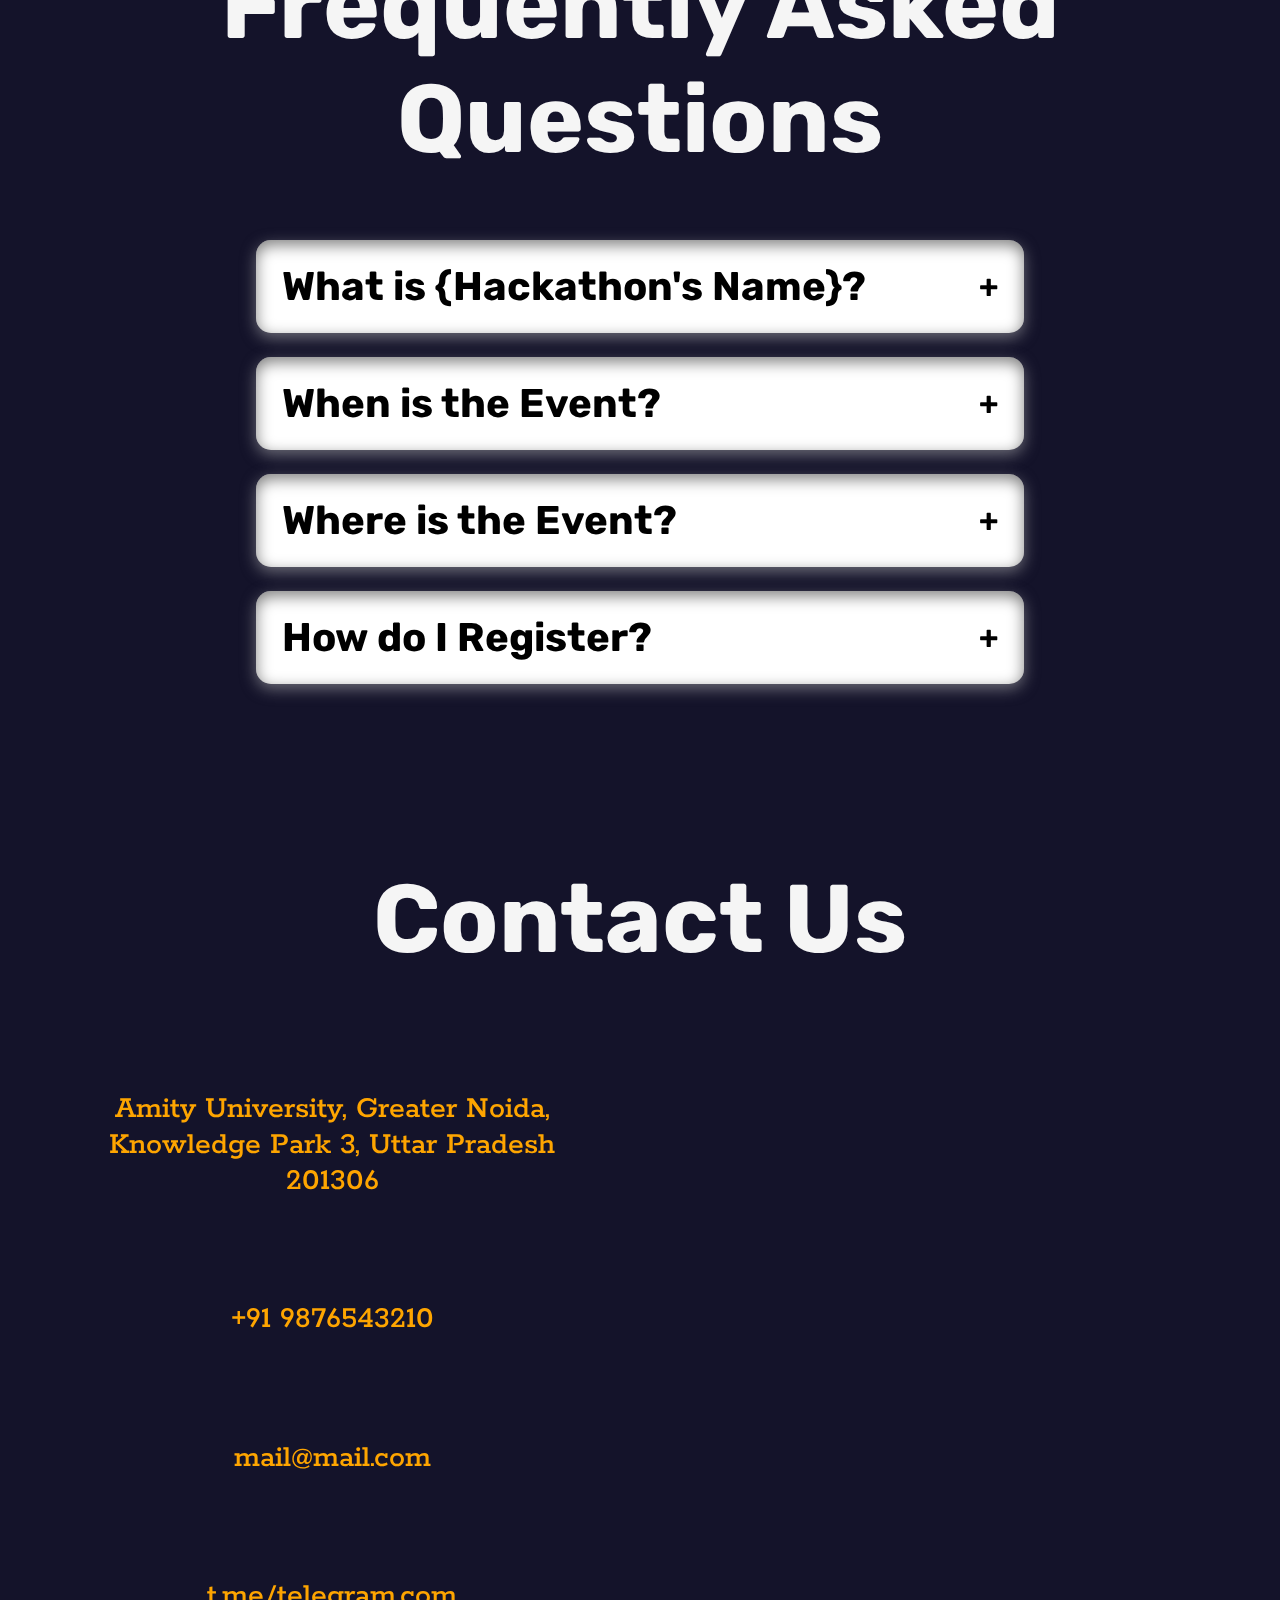
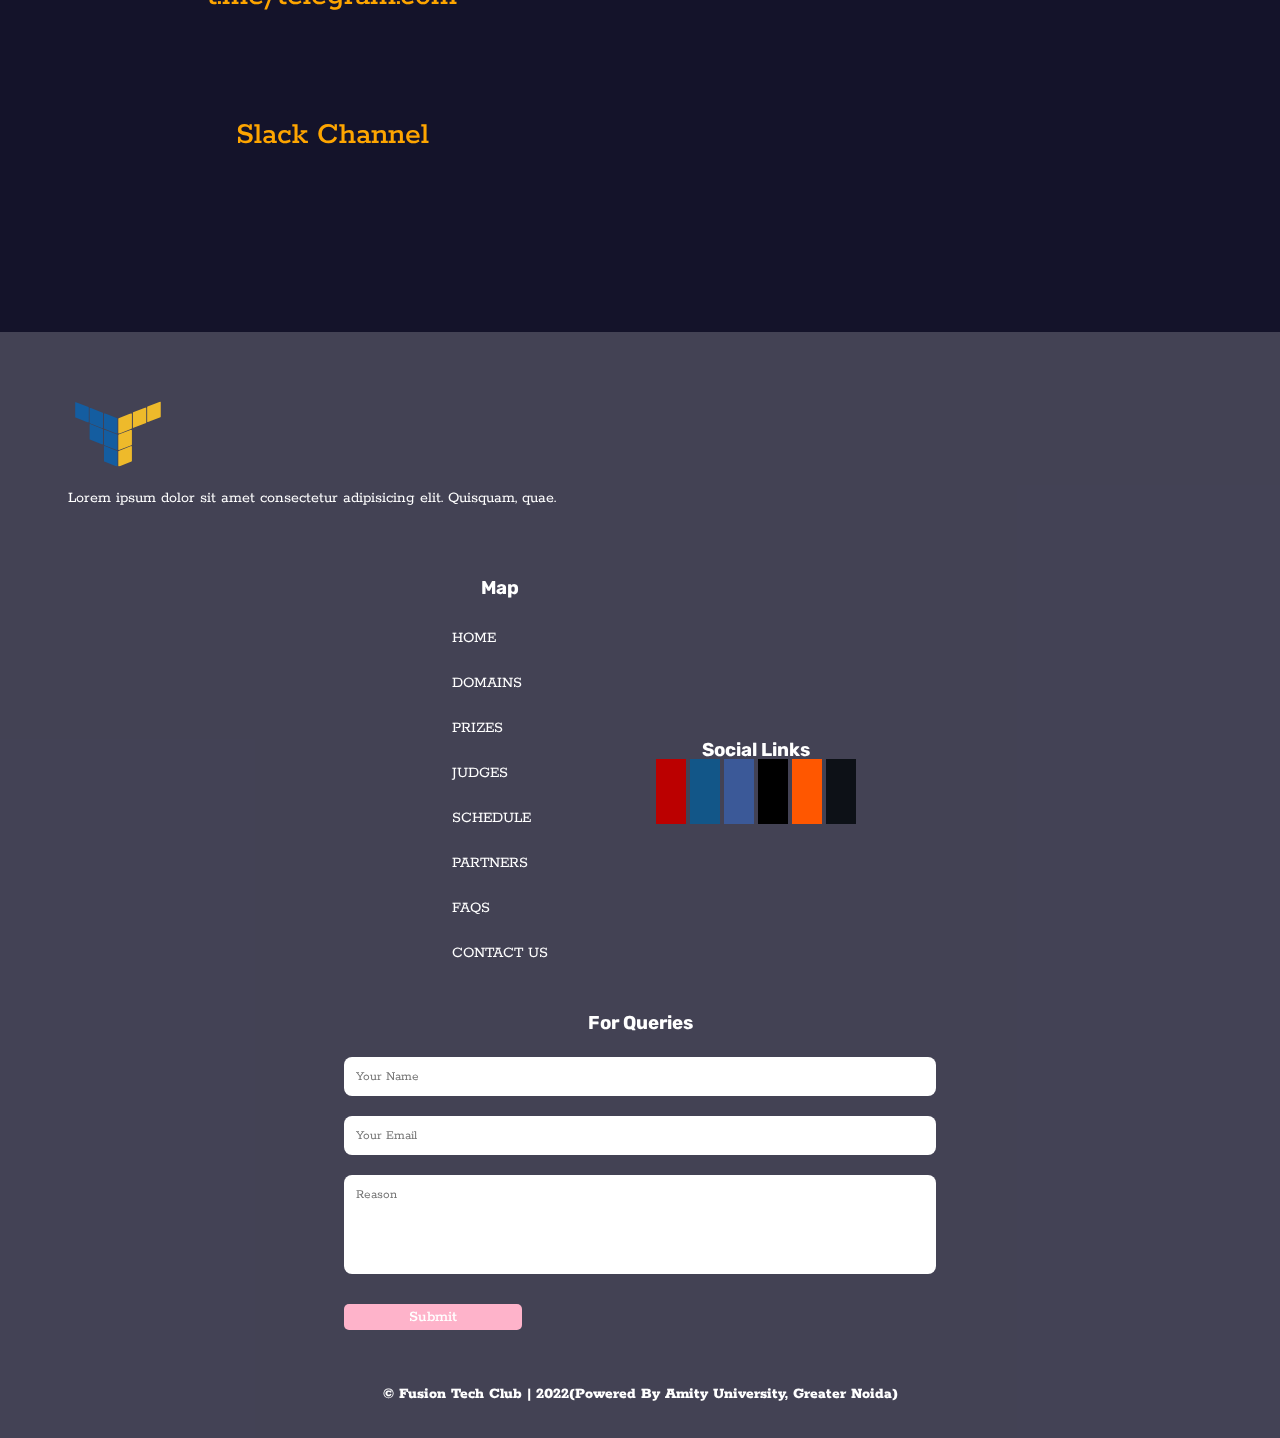
==== commit 9ea4c7b0: "Nav Fixed and 3 Pages added" ====
--- a/views/index.html
+++ b/views/index.html
@@ -3,50 +3,51 @@
 <head>
     <meta charset="UTF-8">
     <meta http-equiv="X-UA-Compatible" content="IE=edge">
-    <meta name="viewport" content="width=device-width, initial-scale=1.0">
+    <meta name="viewport" content="width=device-width, initial-scale=1" />
     <link rel="shortcut icon" href="../images/favicon.ico" type="image/x-icon">
     <title>Docket v1 | Fusion Tech Club | Amity University Greater Noida</title>
     <link rel="stylesheet" href="../stylesheet/style.css">
     <link rel="stylesheet" href="https://cdnjs.cloudflare.com/ajax/libs/font-awesome/6.2.0/css/all.min.css" integrity="sha512-xh6O/CkQoPOWDdYTDqeRdPCVd1SpvCA9XXcUnZS2FmJNp1coAFzvtCN9BmamE+4aHK8yyUHUSCcJHgXloTyT2A==" crossorigin="anonymous" referrerpolicy="no-referrer" />
 </head>
 <body>
-    <header>
-        <nav>
-            <div class="navbar">
-                <!-- <a id="ham-icon" onclick="showSidebar()">
-                    <i class="fa-solid fa-bars"></i>
-                </a> -->
-                <div class="logo">
-                    <a href="index.html"><img src="../images/FusionTechClub.svg" alt="Fusion Tech Club"></a>
-                </div>
-                <div class="nav-links">
-                    <ul>
-                        <li><a href="#section-break-hero">HOME</a></li>
-                        <li><a href="#section-break-domain">DOMAINS</a></li>
-                        <li><a href="#section-break-prizes">PRIZES</a></li>
-                        <li><a href="#section-break-judges">JUDGES</a></li>
-                        <li><a href="#section-break-schedule">SCHEDULE</a></li>
-                        <li><a href="#section-break-partners">PARTNERS</a></li>
-                        <li><a href="#section-break-faqs">FAQS</a></li>
-                        <li><a href="#section-break-contact">CONTACT US</a></li>
-                    </ul>
-                </div>
-            </div>
-        </nav>
+    <nav>
+        <div class="navbar-left">
+            <a id="ham-icon" onclick="showSidebar()">
+                <i class="fa-solid fa-bars"></i>
+            </a>
+            <a href="#section-break-hero"><img src="../images/FusionTechClub.svg" alt="Fusion Tech Club Logo"></a>
+            <h1>Fusion Tech Club</h1>
+        </div>
+        <div class="navbar-right">
+            <ul>
+                <li><a href="#section-break-hero">HOME</a></li>
+                <li><a href="#section-break-domain">DOMAINS</a></li>
+                <li><a href="#section-break-prizes">PRIZES</a></li>
+                <li><a href="#section-break-judges">JUDGES</a></li>
+                <li><a href="#section-break-schedule">SCHEDULE</a></li>
+                <li><a href="#section-break-partners">PARTNERS</a></li>
+                <li><a href="#section-break-faqs">FAQS</a></li>
+                <li><a href="#section-break-contact">CONTACT US</a></li>
+            </ul>
+        </div>
+    </nav>
 
         <!-- Sidebar Starts -->
     <aside id="sidebar">
         <a class="cancel" onclick="hideSidebar()">
             <i class="fa-solid fa-xmark"></i>
         </a>
-        <a href="#" onclick="hideSidebar()">Home</a>
-        <a href="#about-rd" onclick="hideSidebar()">About</a>
-        <a href="#syllabus" onclick="hideSidebar()">Syllabus</a>
-        <a href="#register" onclick="hideSidebar()">Register</a>
-        <a href="#register" onclick="hideSidebar()">Join Our Telegram</a>
+        <a href="#section-break-hero">HOME</a>
+        <a href="#section-break-domain">DOMAINS</a>
+        <a href="#section-break-prizes">PRIZES</a>
+        <a href="#section-break-judges">JUDGES</a>
+        <a href="#section-break-schedule">SCHEDULE</a>
+        <a href="#section-break-partners">PARTNERS</a>
+        <a href="#section-break-faqs">FAQS</a>
+        <a href="#section-break-contact">CONTACT US</a>
     </aside>
     <!-- Sidebar Ends -->
-    </header>
+
     <div id="section-break-hero">
     </div>
     
@@ -59,17 +60,23 @@
             </video>
         </div>
         <div class="video-overlay"></div>
-          <div class="content">
+        <div class="content">
             <h1>Docket <span class="version">v1</span></h1>
             <h3></h3>
             <h2>Weekends are for vacation, but techies vow to participate in Docket <span class="version">v1</span> unless they have commitment concerns.</h2>
             <h3>You don't need 24 reasons to participate in our 24-hour hackathon.</h3>
             <div class="btn-area">
-                <a class="hero-btn" href="#">Register Now</a>
-                <!-- <a class="hero-btn" href="./problemStatements.html">Problem Statements</a> -->
-                <!-- <a class="hero-btn" href="./showcase.html">Showcase</a> -->
-            </div>
-          </div>
+                <a class="hero-btn" href="./registration.html" target="_blank">Register Now</a>
+                <a class="hero-btn" href="./problemStatements.html" target="_blank">Problem Statements</a>
+                <!-- <a class="hero-btn" href="./showcase.html" target="_blank">Showcase</a> -->
+                <a class="hero-btn" href="./rules.html" target="_blank">Rules and Regulations</a>
+            </div>
+            <div class="scroll-area">
+                <a class="scroll-button" href="#section-break-domain">
+                    <i class="fa-sharp fa-solid fa-arrow-down"></i>
+                </a>
+            </div>
+        </div>
           <button id="play-pause-button" onclick="playPause()"><i class="fa-solid fa-pause"></i></button>
         </section>
 
@@ -299,39 +306,119 @@
             <div class="schedule-lines"></div>
             <div class="schedule-item">
                 <div class="schedule-dot"></div>
+                <div class="schedule-time">9:00 AM | 14 December, 2022</div>
+                <div class="schedule-content">
+                    <h3>
+                        Reporting
+                    </h3>
+                    <p>Lorem ipsum dolor sit amet consectetur adipisicing elit.</p>
+                </div>
+            </div>
+            <div class="schedule-item">
+                <div class="schedule-dot"></div>
+                <div class="schedule-time">9:30 AM | 14 December, 2022</div>
+                <div class="schedule-content">
+                    <h3>
+                        Attendance
+                    </h3>
+                    <p>Lorem ipsum dolor sit amet consectetur adipisicing elit.</p>
+                </div>
+            </div>
+            <div class="schedule-item">
+                <div class="schedule-dot"></div>
+                <div class="schedule-time">10:00 AM | 14 December, 2022</div>
+                <div class="schedule-content">
+                    <h3>
+                        Briefing
+                    </h3>
+                    <p>Lorem ipsum dolor sit amet consectetur adipisicing elit.</p>
+                </div>
+            </div>
+            <div class="schedule-item">
+                <div class="schedule-dot"></div>
+                <div class="schedule-time">10:14 AM | 14 December, 2022</div>
+                <div class="schedule-content">
+                    <h3>
+                        Breakfast
+                    </h3>
+                    <p>Lorem ipsum dolor sit amet consectetur adipisicing elit.</p>
+                </div>
+            </div>
+            <div class="schedule-item">
+                <div class="schedule-dot"></div>
+                <div class="schedule-time">10:30 AM | 14 December, 2022</div>
+                <div class="schedule-content">
+                    <h3>
+                        Problem Statements will be Disclosed
+                    </h3>
+                    <p>Lorem ipsum dolor sit amet consectetur adipisicing elit.</p>
+                </div>
+            </div>
+            <div class="schedule-item">
+                <div class="schedule-dot"></div>
+                <div class="schedule-time">11:00 AM | 14 December, 2022</div>
+                <div class="schedule-content">
+                    <h3>
+                        Hacking Starts
+                    </h3>
+                    <p>Lorem ipsum dolor sit amet consectetur adipisicing elit.</p>
+                </div>
+            </div>
+            <div class="schedule-item">
+                <div class="schedule-dot"></div>
+                <div class="schedule-time">1:30 PM | 14 December, 2022</div>
+                <div class="schedule-content">
+                    <h3>
+                        Lunch
+                    </h3>
+                    <p>Lorem ipsum dolor sit amet consectetur adipisicing elit.</p>
+                </div>
+            </div>
+            <div class="schedule-item">
+                <div class="schedule-dot"></div>
+                <div class="schedule-time">3:00 PM | 14 December, 2022</div>
+                <div class="schedule-content">
+                    <h3>
+                        Round 1 Judging
+                    </h3>
+                    <p>Lorem ipsum dolor sit amet consectetur adipisicing elit.</p>
+                </div>
+            </div>
+            <div class="schedule-item">
+                <div class="schedule-dot"></div>
+                <div class="schedule-time">6:00 PM | 14 December, 2022</div>
+                <div class="schedule-content">
+                    <h3>
+                        Snacks
+                    </h3>
+                    <p>Lorem ipsum dolor sit amet consectetur adipisicing elit.</p>
+                </div>
+            </div>
+            <div class="schedule-item">
+                <div class="schedule-dot"></div>
+                <div class="schedule-time">9:00 PM | 14 December, 2022</div>
+                <div class="schedule-content">
+                    <h3>
+                        Round 2 Judging
+                    </h3>
+                    <p>Lorem ipsum dolor sit amet consectetur adipisicing elit.</p>
+                </div>
+            </div>
+            <div class="schedule-item">
+                <div class="schedule-dot"></div>
+                <div class="schedule-time">9:00 PM | 14 December, 2022</div>
+                <div class="schedule-content">
+                    <h3>
+                        Dinner
+                    </h3>
+                    <p>Lorem ipsum dolor sit amet consectetur adipisicing elit.</p>
+                </div>
+            </div>
+            <div class="schedule-item">
+                <div class="schedule-dot"></div>
                 <div class="schedule-time">9:00 AM | 15 December, 2022</div>
                 <div class="schedule-content">
                     <h3>
-                        Reporting
-                    </h3>
-                    <p>Lorem ipsum dolor sit amet consectetur adipisicing elit.</p>
-                </div>
-            </div>
-            <div class="schedule-item">
-                <div class="schedule-dot"></div>
-                <div class="schedule-time">9:30 AM | 15 December, 2022</div>
-                <div class="schedule-content">
-                    <h3>
-                        Attendance
-                    </h3>
-                    <p>Lorem ipsum dolor sit amet consectetur adipisicing elit.</p>
-                </div>
-            </div>
-            <div class="schedule-item">
-                <div class="schedule-dot"></div>
-                <div class="schedule-time">10:00 AM | 15 December, 2022</div>
-                <div class="schedule-content">
-                    <h3>
-                        Briefing
-                    </h3>
-                    <p>Lorem ipsum dolor sit amet consectetur adipisicing elit.</p>
-                </div>
-            </div>
-            <div class="schedule-item">
-                <div class="schedule-dot"></div>
-                <div class="schedule-time">10:15 AM | 15 December, 2022</div>
-                <div class="schedule-content">
-                    <h3>
                         Breakfast
                     </h3>
                     <p>Lorem ipsum dolor sit amet consectetur adipisicing elit.</p>
@@ -339,27 +426,17 @@
             </div>
             <div class="schedule-item">
                 <div class="schedule-dot"></div>
-                <div class="schedule-time">10:30 AM | 15 December, 2022</div>
-                <div class="schedule-content">
-                    <h3>
-                        Problem Statements will be Disclosed
-                    </h3>
-                    <p>Lorem ipsum dolor sit amet consectetur adipisicing elit.</p>
-                </div>
-            </div>
-            <div class="schedule-item">
-                <div class="schedule-dot"></div>
-                <div class="schedule-time">11:00 AM | 15 December, 2022</div>
-                <div class="schedule-content">
-                    <h3>
-                        Hacking Starts
-                    </h3>
-                    <p>Lorem ipsum dolor sit amet consectetur adipisicing elit.</p>
-                </div>
-            </div>
-            <div class="schedule-item">
-                <div class="schedule-dot"></div>
-                <div class="schedule-time">1:30 PM | 15 December, 2022</div>
+                <div class="schedule-time">12:00 PM | 15 December, 2022</div>
+                <div class="schedule-content">
+                    <h3>
+                        Final Round Judging
+                    </h3>
+                    <p>Lorem ipsum dolor sit amet consectetur adipisicing elit.</p>
+                </div>
+            </div>
+            <div class="schedule-item">
+                <div class="schedule-dot"></div>
+                <div class="schedule-time">3:00 PM | 15 December, 2022</div>
                 <div class="schedule-content">
                     <h3>
                         Lunch
@@ -372,76 +449,6 @@
                 <div class="schedule-time">3:00 PM | 15 December, 2022</div>
                 <div class="schedule-content">
                     <h3>
-                        Round 1 Judging
-                    </h3>
-                    <p>Lorem ipsum dolor sit amet consectetur adipisicing elit.</p>
-                </div>
-            </div>
-            <div class="schedule-item">
-                <div class="schedule-dot"></div>
-                <div class="schedule-time">6:00 PM | 15 December, 2022</div>
-                <div class="schedule-content">
-                    <h3>
-                        Snacks
-                    </h3>
-                    <p>Lorem ipsum dolor sit amet consectetur adipisicing elit.</p>
-                </div>
-            </div>
-            <div class="schedule-item">
-                <div class="schedule-dot"></div>
-                <div class="schedule-time">9:00 PM | 15 December, 2022</div>
-                <div class="schedule-content">
-                    <h3>
-                        Round 2 Judging
-                    </h3>
-                    <p>Lorem ipsum dolor sit amet consectetur adipisicing elit.</p>
-                </div>
-            </div>
-            <div class="schedule-item">
-                <div class="schedule-dot"></div>
-                <div class="schedule-time">9:00 PM | 15 December, 2022</div>
-                <div class="schedule-content">
-                    <h3>
-                        Dinner
-                    </h3>
-                    <p>Lorem ipsum dolor sit amet consectetur adipisicing elit.</p>
-                </div>
-            </div>
-            <div class="schedule-item">
-                <div class="schedule-dot"></div>
-                <div class="schedule-time">9:00 AM | 16 December, 2022</div>
-                <div class="schedule-content">
-                    <h3>
-                        Breakfast
-                    </h3>
-                    <p>Lorem ipsum dolor sit amet consectetur adipisicing elit.</p>
-                </div>
-            </div>
-            <div class="schedule-item">
-                <div class="schedule-dot"></div>
-                <div class="schedule-time">12:00 PM | 16 December, 2022</div>
-                <div class="schedule-content">
-                    <h3>
-                        Final Round Judging
-                    </h3>
-                    <p>Lorem ipsum dolor sit amet consectetur adipisicing elit.</p>
-                </div>
-            </div>
-            <div class="schedule-item">
-                <div class="schedule-dot"></div>
-                <div class="schedule-time">3:00 PM | 16 December, 2022</div>
-                <div class="schedule-content">
-                    <h3>
-                        Lunch
-                    </h3>
-                    <p>Lorem ipsum dolor sit amet consectetur adipisicing elit.</p>
-                </div>
-            </div>
-            <div class="schedule-item">
-                <div class="schedule-dot"></div>
-                <div class="schedule-time">3:00 PM | 16 December, 2022</div>
-                <div class="schedule-content">
-                    <h3>
                         Results Announcement
                     </h3>
                     <p>Lorem ipsum dolor sit amet consectetur adipisicing elit.</p>
@@ -449,7 +456,7 @@
             </div>
             <div class="schedule-item">
                 <div class="schedule-dot"></div>
-                <div class="schedule-time">3:00 PM | 16 December, 2022</div>
+                <div class="schedule-time">3:00 PM | 15 December, 2022</div>
                 <div class="schedule-content">
                     <h3>
                         Code-A-Thon
@@ -459,7 +466,7 @@
             </div>
             <div class="schedule-item">
                 <div class="schedule-dot"></div>
-                <div class="schedule-time">3:00 PM | 16 December, 2022</div>
+                <div class="schedule-time">3:00 PM | 15 December, 2022</div>
                 <div class="schedule-content">
                     <h3>
                         Prize Distribution
@@ -561,7 +568,7 @@
                 <div class="location">
                     <i class="fa-solid fa-location-dot"></i>
                     <span class="contact-text">
-                        <a href="https://www.google.com/maps/dir//Amity+University,+Greater+Noida+Plot+No.48+A,+Knowledge+Park+III+Greater+Noida,+Uttar+Pradesh+201308/@28.4650533,77.4845485,16z/data=!4m5!4m4!1m0!1m2!1m1!1s0x390cea09ba0d2aa7:0xcdf825a25f9f7d78" target="_blank">
+                        <a href="https://www.google.com/maps/dir//Amity+University,+Greater+Noida+Plot+No.48+A,+Knowledge+Park+III+Greater+Noida,+Uttar+Pradesh+201308/@28.4650533,77.4845485,15z/data=!4m5!4m4!1m0!1m2!1m1!1s0x390cea09ba0d2aa7:0xcdf825a25f9f7d78" target="_blank">
                             Amity University, Greater Noida, Knowledge Park 3, Uttar Pradesh 201306
                         </a>
                     </span>
@@ -601,7 +608,7 @@
             </div>
             <div class="contact-flex-right">
                 <div class="map">
-                    <iframe src="https://www.google.com/maps/embed?pb=!1m18!1m12!1m3!1d3507.4809881447613!2d77.48235981504747!3d28.465057998391845!2m3!1f0!2f0!3f0!3m2!1i1024!2i768!4f13.1!3m3!1m2!1s0x390cea09ba0d2aa7%3A0xcdf825a25f9f7d78!2sAmity%20University%2C%20Greater%20Noida!5e0!3m2!1sen!2sin!4v1665917403129!5m2!1sen!2sin" width="600" height="600" style="border:0;" allowfullscreen="" loading="lazy" referrerpolicy="no-referrer-when-downgrade"></iframe>
+                    <iframe src="https://www.google.com/maps/embed?pb=!1m18!1m12!1m3!1d3507.4809881447613!2d77.48235981404747!3d28.465057998391845!2m3!1f0!2f0!3f0!3m2!1i1024!2i768!4f13.1!3m3!1m2!1s0x390cea09ba0d2aa7%3A0xcdf825a25f9f7d78!2sAmity%20University%2C%20Greater%20Noida!5e0!3m2!1sen!2sin!4v1565917403129!5m2!1sen!2sin" width="600" height="600" style="border:0;" allowfullscreen="" loading="lazy" referrerpolicy="no-referrer-when-downgrade"></iframe>
                 </div>
             </div>
         </div>
@@ -677,7 +684,7 @@
                 <form action="https://docs.google.com/forms/u/8/d/e/1FAIpQLSd05xtQ45U1izNwVt7GDCXcqh9gx07yykNjYIOXRbEuo6kpnQ/formResponse" method="post" target="_blank">
                     <input type="text" class="footer-input" name="entry.498685830" placeholder="Your Name" required>
                     <input type="email" class="footer-input" name="entry.2139897630" placeholder="Your Email" required>
-                    <textarea class="footer-input" name="entry.1548803137" cols="40" rows="5" placeholder="Reason" required></textarea>
+                    <textarea class="footer-input" name="entry.1448803137" cols="40" rows="5" placeholder="Reason" required></textarea>
                     <button class="submit-btn footer-btn" type="submit" target="_blank">Submit</button>
                 </form>
             </div>
--- a/stylesheet/style.css
+++ b/stylesheet/style.css
@@ -6,7 +6,7 @@
 /* Rokkit */
 @import url('https://fonts.googleapis.com/css2?family=Rokkitt:wght@100;200;300;400;500;600;700;800;900&display=swap');
 
-/*  */
+/* Silkscreen */
 @import url('https://fonts.googleapis.com/css2?family=Silkscreen:wght@400;700&display=swap');
 
 
@@ -38,6 +38,19 @@
 }
 
 
+::-moz-selection
+{ 
+    color: #000;
+    background: #fff;
+}
+  
+::selection
+{
+    color: #000;
+    background: #fff;
+}
+
+
 /* Utility Classes */
 
 
@@ -63,6 +76,7 @@
 body
 {
     background-color: #14132a;
+    color: #f5f5f5;
 }
 
 .section-break
@@ -114,7 +128,8 @@
 }
 .hero-btn:active
 {
-    background:  linear-gradient( -130deg, #feb3ca, #fea500, #14132a6d);
+    background:  #14132a6d;
+    color: #fff;
 }
 
 .submit-btn
@@ -123,7 +138,7 @@
     padding: 8px 22px;
     margin: 20px 0px;
     color: #fff;
-    font-family: 'Poppins', sans-serif;
+    font-family: 'Rokkitt', sans-serif;
     border-radius: 5px;
     font-size: 1.0rem;
     font-weight: 500;
@@ -148,84 +163,128 @@
 
 
 
+
+
 /* Header */
 
-header
-{
-    font-family: 'Rubik', sans-serif;
-    overflow-y: none;
-}
-
-header nav 
-{
-    background: #3e494a30;
-    backdrop-filter: blur(10px); 
+*
+{
+    margin: 0;
+    padding: 0;
+    box-sizing: border-box;
+}
+
+body
+{
+    background-color: #14132a;
+}
+
+nav
+{
+    backdrop-filter: blur(34px);
+    background-color: #ffffff75;
+    filter: drop-shadow(0 0.8rem 0.65rem rgba(0, 0, 0, 0.2));
+    position: fixed;
+    width: 100%;
     height: 80px;
-    width: 100%;
-    position: fixed;
     top: 0;
     left: 0;
-    z-index: 1000;
-}
-
-header .navbar
-{
+    right: 0;
+    z-index: 11;
     display: flex;
     justify-content: space-between;
     align-items: center;
-    height: 100%;
-    padding: 0 2rem;
-}
-
-.content h1
-{
-    font-family: 'Silkscreen', sans-serif;
-}
-
-.version
+}
+
+
+nav .navbar-left
+{
+    display: flex;
+    justify-content: space-between;
+    align-items: center;
+    margin-left: 5rem;
+}
+
+nav .navbar-left h1
+{
+    color: #f5f5f5;
+    display: none;
+}
+
+nav .navbar-left img
+{
+    width: 6rem;
+}
+
+nav .navbar-right ul
+{
+    display: flex;
+    justify-content: center;
+    align-items: center;
+    list-style: none;
+    flex-direction: row;
+    margin-right: 5rem;
+    gap: 1rem;
+    font-family: 'Rubik', sans-serif;
+    font-weight: 700;
+    font-size: 1.3rem;
+}
+
+nav .navbar-right ul li a
+{
+    /* color: #f5f5f5; */
+    color: #000;
+    text-decoration: none;
+    transition: all 0.5s ease;
+}
+
+nav .navbar-right ul li a:hover
 {
     color: #88e714;
 }
 
-
-header nav ul
-{
-    list-style: none;
-    display: flex;
-    flex-direction: row;
-    justify-content: center;
-    align-items: center;
-    margin: 0 5px;
-    gap: 1rem;
-}
-header nav ul li a
-{
-    text-decoration: none;
-    color: #fff;
-    font-size: 1.3rem;
-    font-weight: 500;
-    transition: all 0.3s ease;
-}
-
-header nav ul li a:hover
-{
-    color: #f5f5f5;
-    border-bottom: #f5f5f5 2px solid;
-}
-
-header nav ul li a:active
-{
-    color: #fea500;
-    border-bottom: #fea500 2px dotted;
-}
-
-header nav .logo
-{
-    width: 5rem;
-}
-
-
-
+nav .navbar-right ul li a:active
+{
+    opacity: 0.3;
+}
+
+
+@media (max-width: 1118px) {
+    nav .navbar-right ul {
+      margin: 0px 0px;
+    }
+    nav .navbar-right ul li {
+      margin: 0px 15px;
+    }
+}
+  
+@media (max-width: 970px) {
+    nav .navbar-left
+    {
+        margin-left: 1rem;
+        gap: 1rem;
+    }
+
+    nav .navbar-left h1
+    {
+        display: inline;
+    }
+    nav .navbar-left #ham-icon {
+      display: inline;
+    }
+    nav .navbar-right ul {
+      display: none;
+    }
+}
+  
+@media (max-width: 410px) {
+    nav .navbar-left a h1 {
+      font-size: 1.2rem;
+    }
+    nav .navbar-left img {
+      width: 50px;
+    }
+}
 
 
 /* ------------------ Sidebar -------------- */
@@ -234,7 +293,7 @@
     top: 0px;
     left: -100vw;
     opacity: 0;
-    z-index: 12;
+    z-index: 20;
     overflow-y: hidden;
     display: -webkit-box;
     display: -ms-flexbox;
@@ -251,7 +310,7 @@
             justify-content: flex-start;
     height: 100vh;
     width: 100vw;
-    background-color: var(--always-white);
+    background-color: white;
   }
   
   #sidebar a {
@@ -351,6 +410,26 @@
     }
   }
 
+#ham-icon
+{
+    display: none;
+    color: white;
+    font-size: 25px;
+    margin: 0px 15px;
+}
+
+#ham-icon:hover
+{
+    cursor: pointer;
+    outline: none;
+    -webkit-user-select: none;
+       -moz-user-select: none;
+        -ms-user-select: none;
+            user-select: none;
+}
+
+
+
 
 /* Hero Section */
 
@@ -413,6 +492,17 @@
     color: #14132a;
 }
 
+.content h1
+{
+    font-family: 'Silkscreen', sans-serif;
+}
+
+.version
+{
+    color: #88e714;
+}
+
+
 .hero-section .content
 {
     width: 100%;
@@ -422,7 +512,7 @@
     transform: translate(-50%, -50%);
     color: #fff;
     text-align: center;
-    z-index: 100;
+    z-index: 10;
 }
 
 .hero-section .content h1
@@ -451,8 +541,93 @@
     text-decoration: none;
     font-family: 'Rubik', sans-serif;
     font-size: 1.5rem;
+    color: #14132a ;
+}
+.hero-section .content a:active
+{
+    color: #fff;
+}
+
+
+.content .scroll-button
+{
+    width: 3rem;
+    height: 3rem;
+    border-radius: 50%;
+    position: absolute;
+    top: 120%;
+    left: 50%;
+    transform: translate(-50%, -50%);
+    border: #f5f5f5 2px solid;
+    font-size: 2rem;
+    display: flex;
+    justify-content: center;
+    align-items: center;
+    cursor: pointer;
+    transition: all 0.5s ease;
+    color: #f5f5f5;
+    background: #00000063;
+}
+
+.content .scroll-area a
+{
+    color: #f5f5f5;
+}
+
+.content a:hover
+{
     color: #14132a;
-}
+    
+}
+.content .scroll-button:hover
+{
+    background: #f5f5f5;
+}
+
+.content .scroll-button i
+{
+    display: flex;
+    justify-content: center;
+    align-items: center;
+}
+
+/* Media Queries for Hero Section */
+
+@media (max-aspect-ratio: 16/9)
+{
+    .video-wrapper
+    {
+        height: 100%;
+        width: 100vw;
+    }
+
+    .video-overlay
+    {
+        height: 100%;
+        width: 100vw;
+    }
+}
+
+
+
+@media (max-width: 1118px) {
+
+}
+  
+@media (max-width: 970px) {
+
+}
+  
+@media (max-width: 410px) {
+
+}
+
+
+
+
+
+
+
 
 
 /* Domains */
@@ -1369,4 +1544,91 @@
     .footer-body-left, .footer-body-center, .footer-body-right{
         margin: 20px 0px;
     }
+}
+
+
+
+
+
+/* Rules and Regulations Page */
+
+.rules
+{
+    margin: 7rem 0;
+}
+
+.rules-content
+{
+    margin: 0 3rem;
+}
+
+.rules-content h1
+{
+    text-align: center;
+    color: #feb3c9;
+    font-size: 4rem;
+    margin-bottom: 2rem;
+    font-family: 'Rubik', sans-serif;
+    font-weight: 900;
+}
+.rules-content .line
+{
+    margin-bottom: 3rem;
+    border-bottom: #fff 1px solid;
+    display: flex;
+    justify-content: center;
+    align-items: center;
+    width: 100%;
+}
+.rules-content h1 .name
+{
+    color: #fff;
+    font-family: 'Silkscreen', sans-serif;
+    font-size: 7rem;
+}
+
+.rules-content h2
+{
+    color: #1d9fad;
+    text-align: center;
+    font-size: 3.4rem;
+    font-weight: 700;
+}
+.rules-content h3
+{
+    color: #ff5700;
+    font-size: 2rem;
+    font-weight: 500;
+}
+.rules-content p,
+.rules-content ul li
+{
+    margin: 1rem 3rem;
+    font-family: 'Rubik', sans-serif;
+    font-weight: 300;
+    font-size: 1.8rem;
+    text-align: justify;
+}
+
+.rules-content ul li a
+{
+    color: #ff5700;
+    transition: all 0.2s;
+    text-decoration: none;
+}
+.rules-content ul li a:hover
+{
+    background: #f5f5f5;
+    border-radius: 5px;
+    color: #000;
+}
+.rules-content ul li a:active
+{
+    color: #fff;
+    background: #1d9fad;
+}
+
+strong
+{
+    font-weight: 650;
 }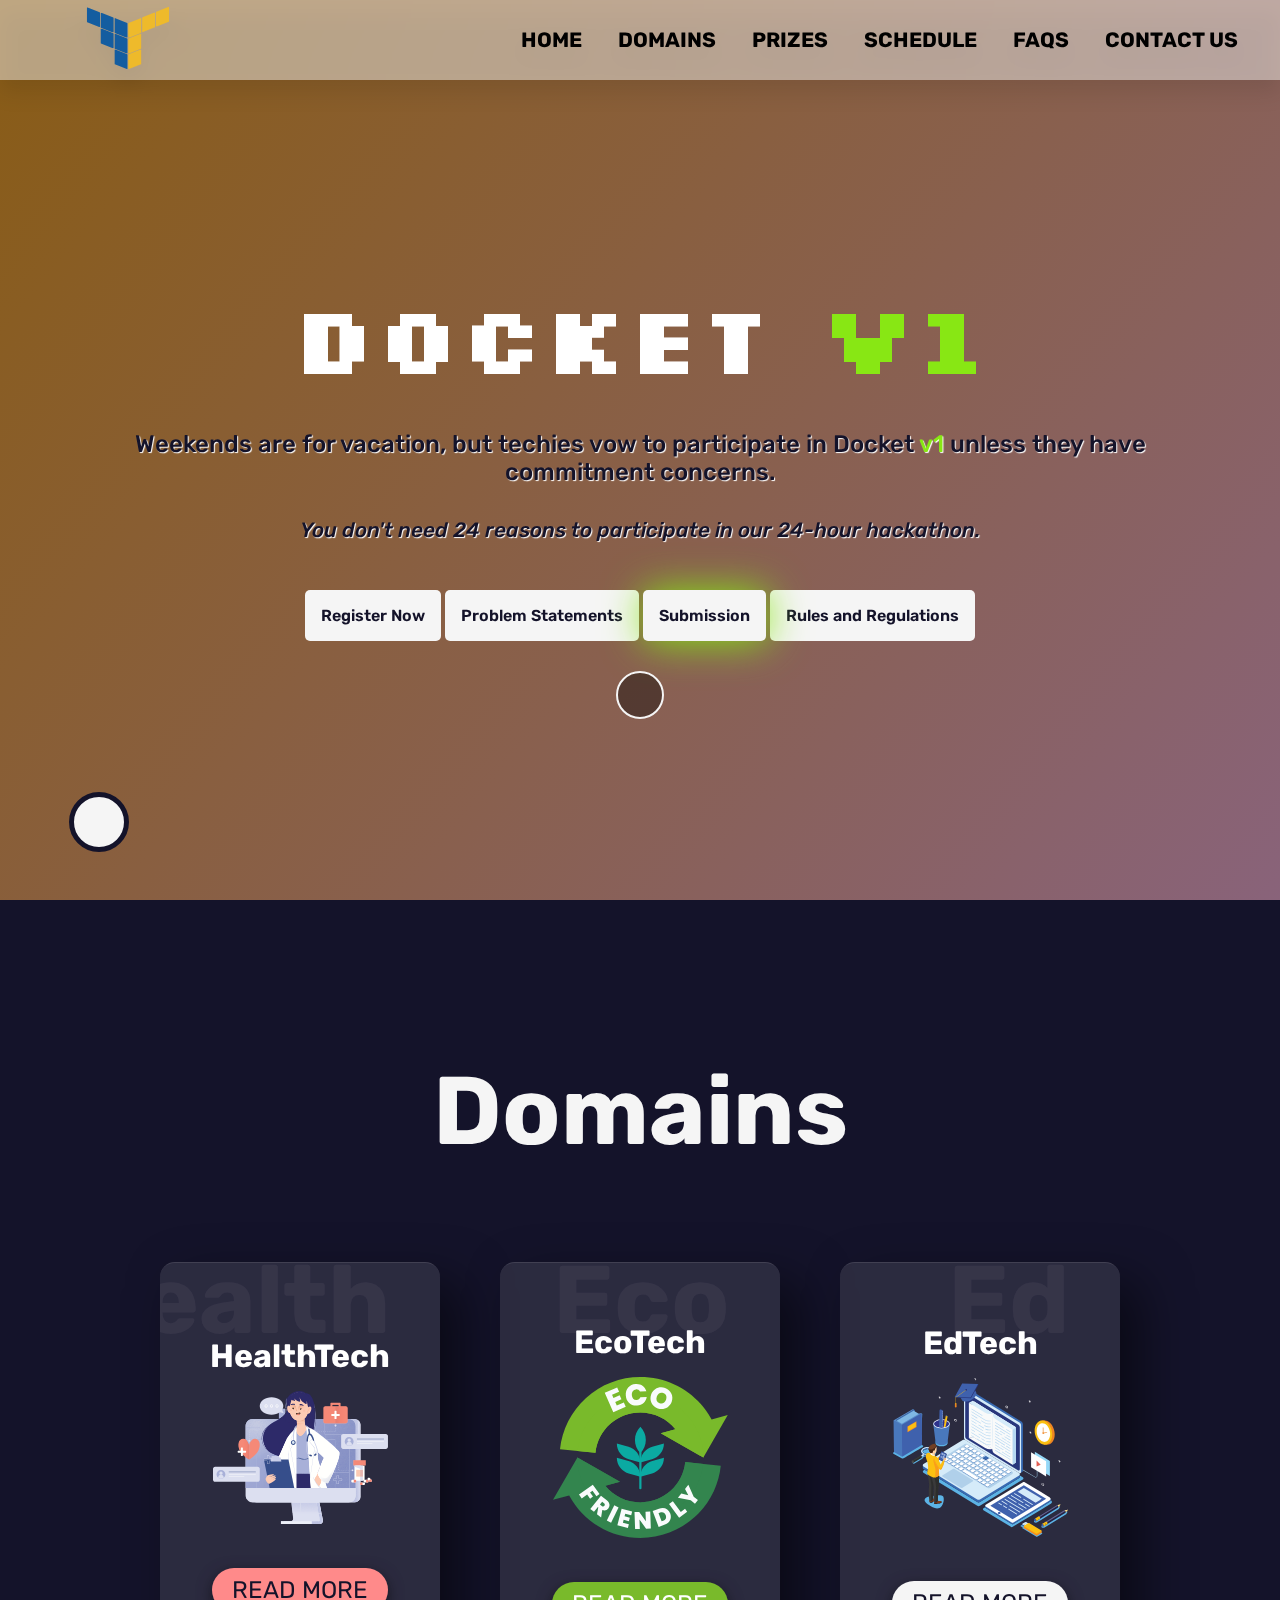
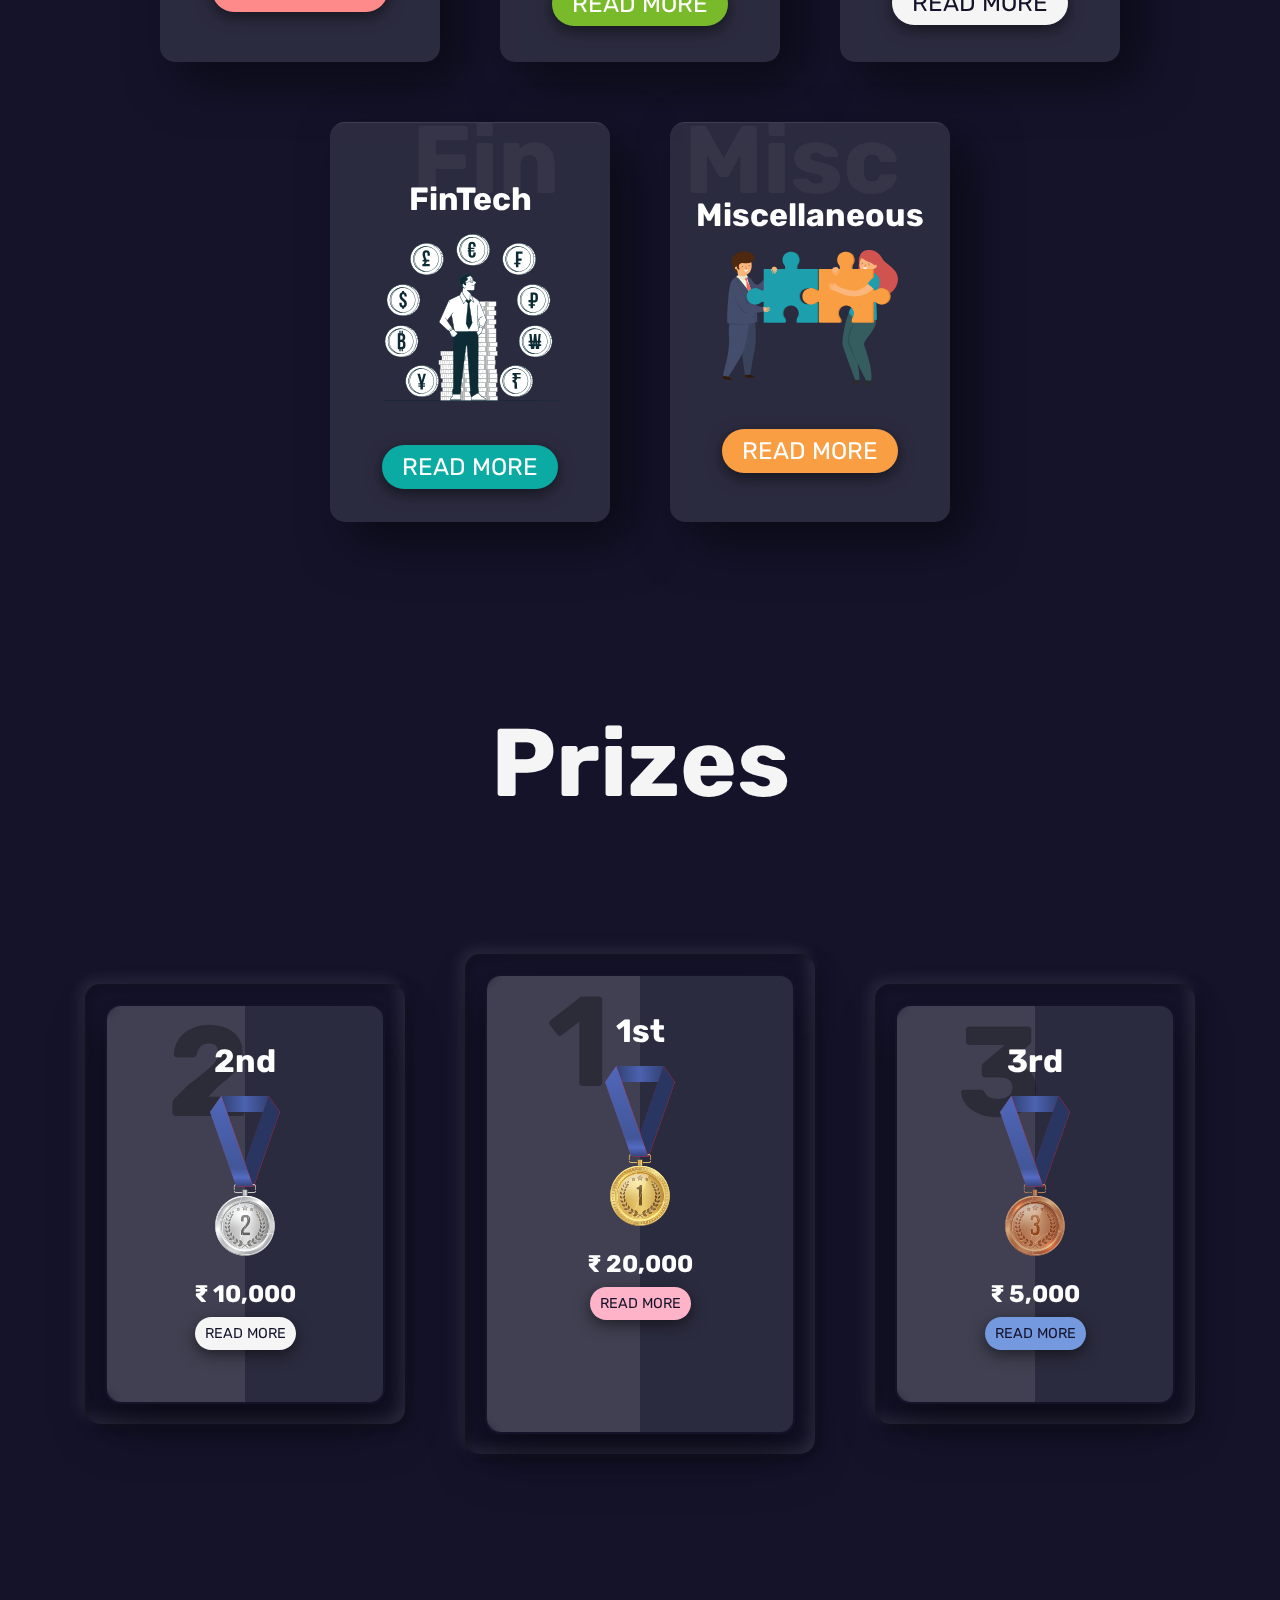
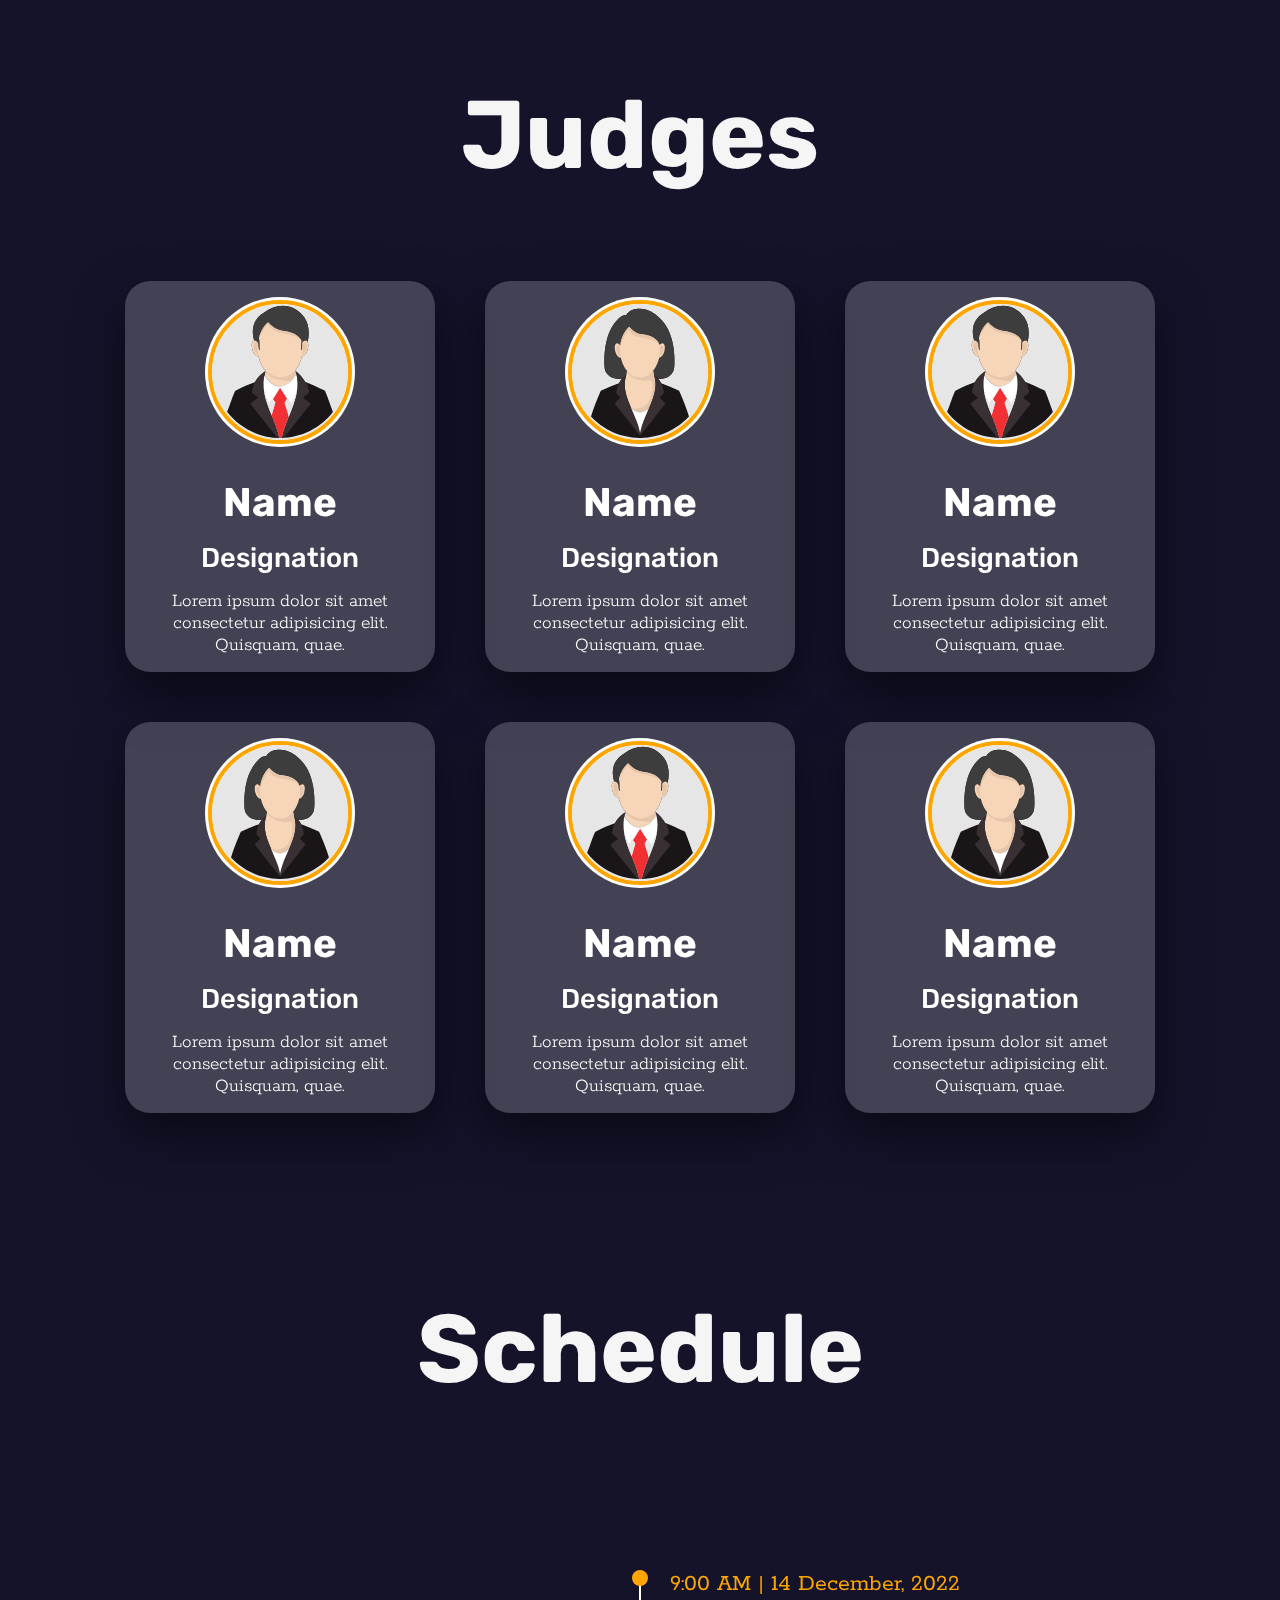
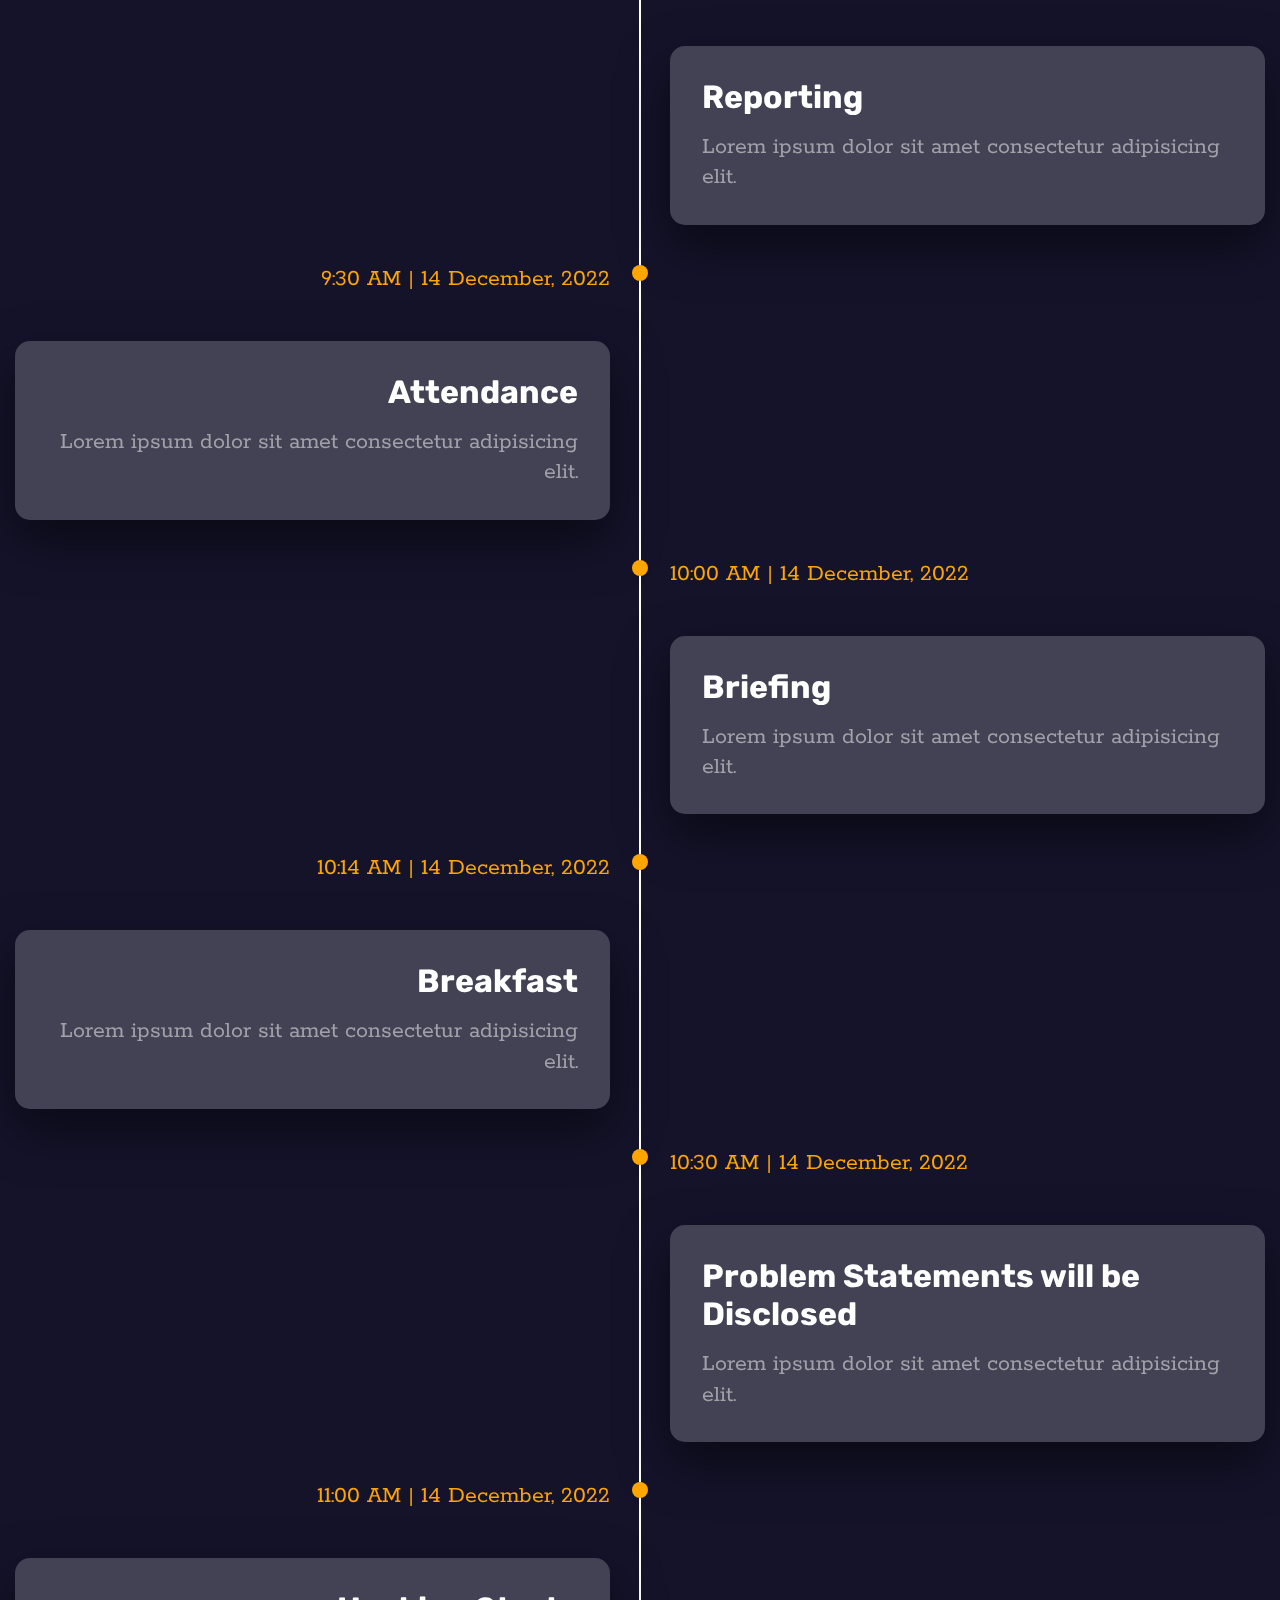
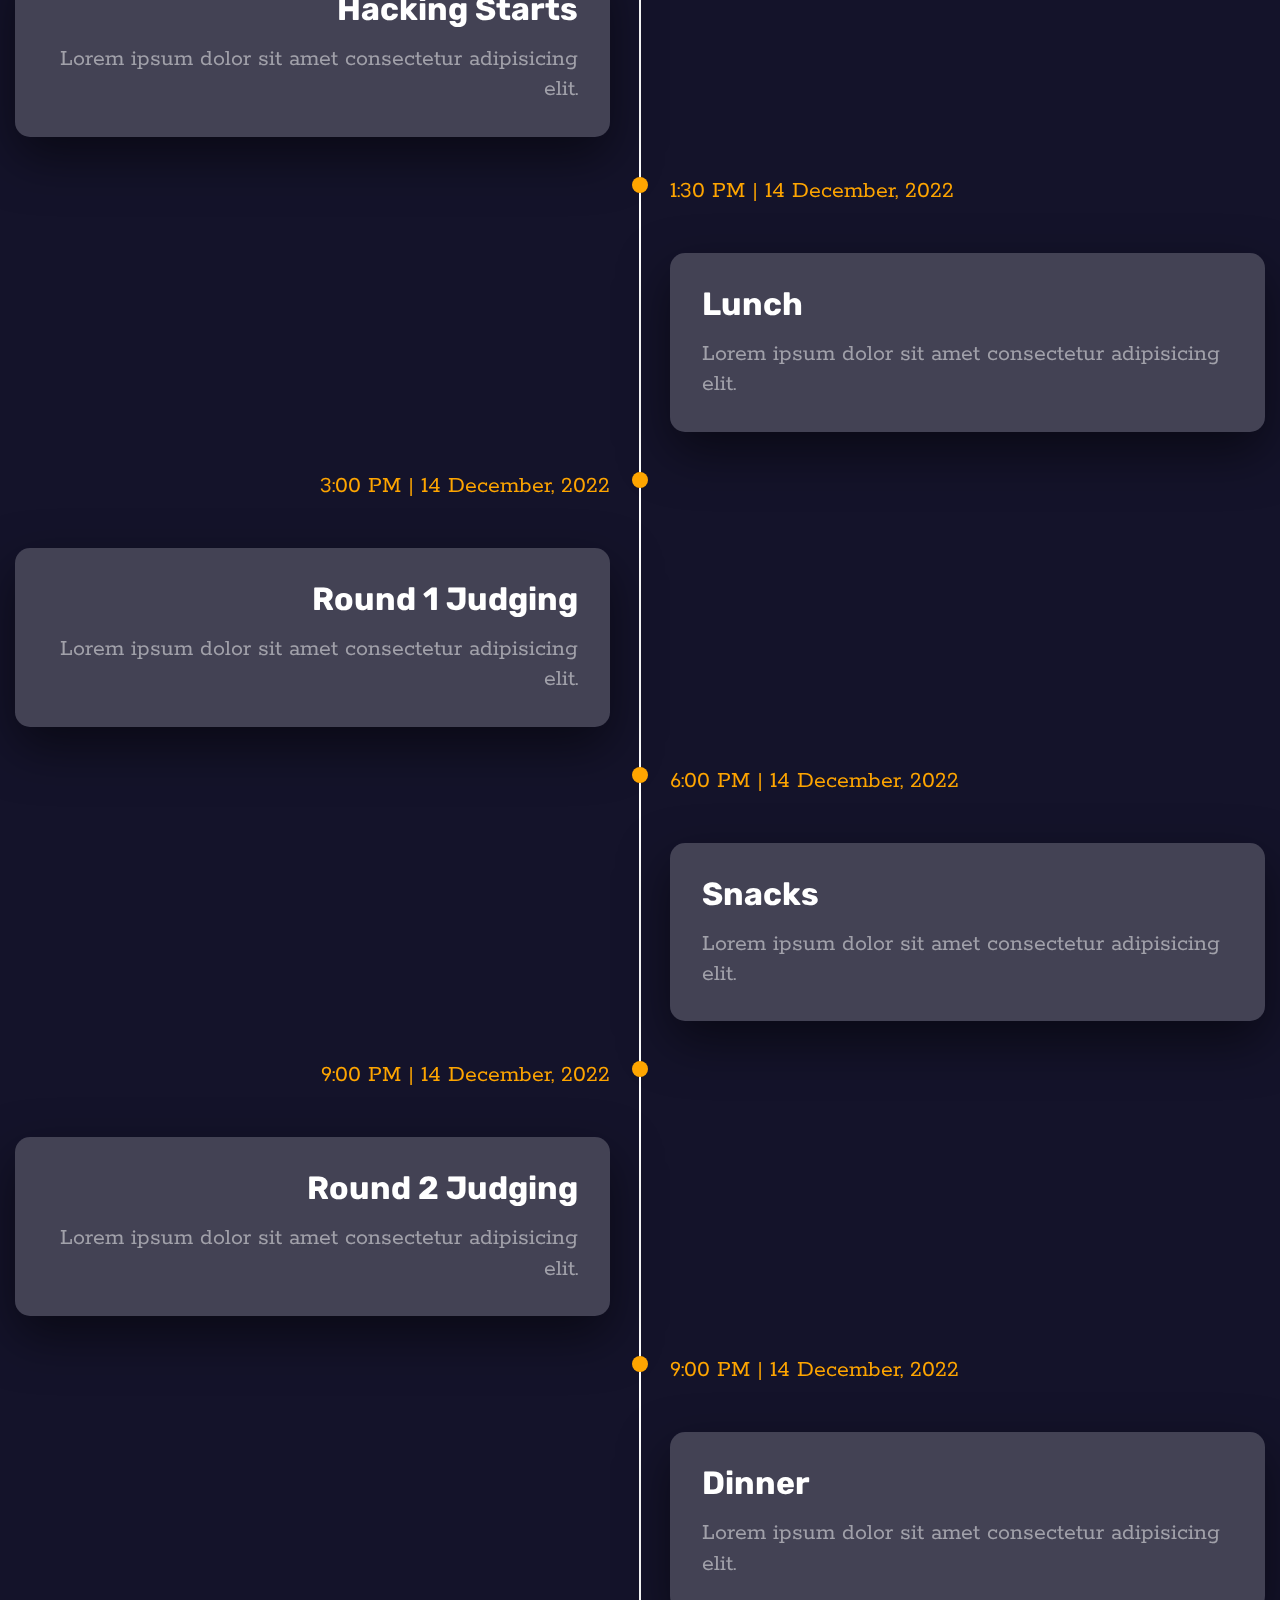
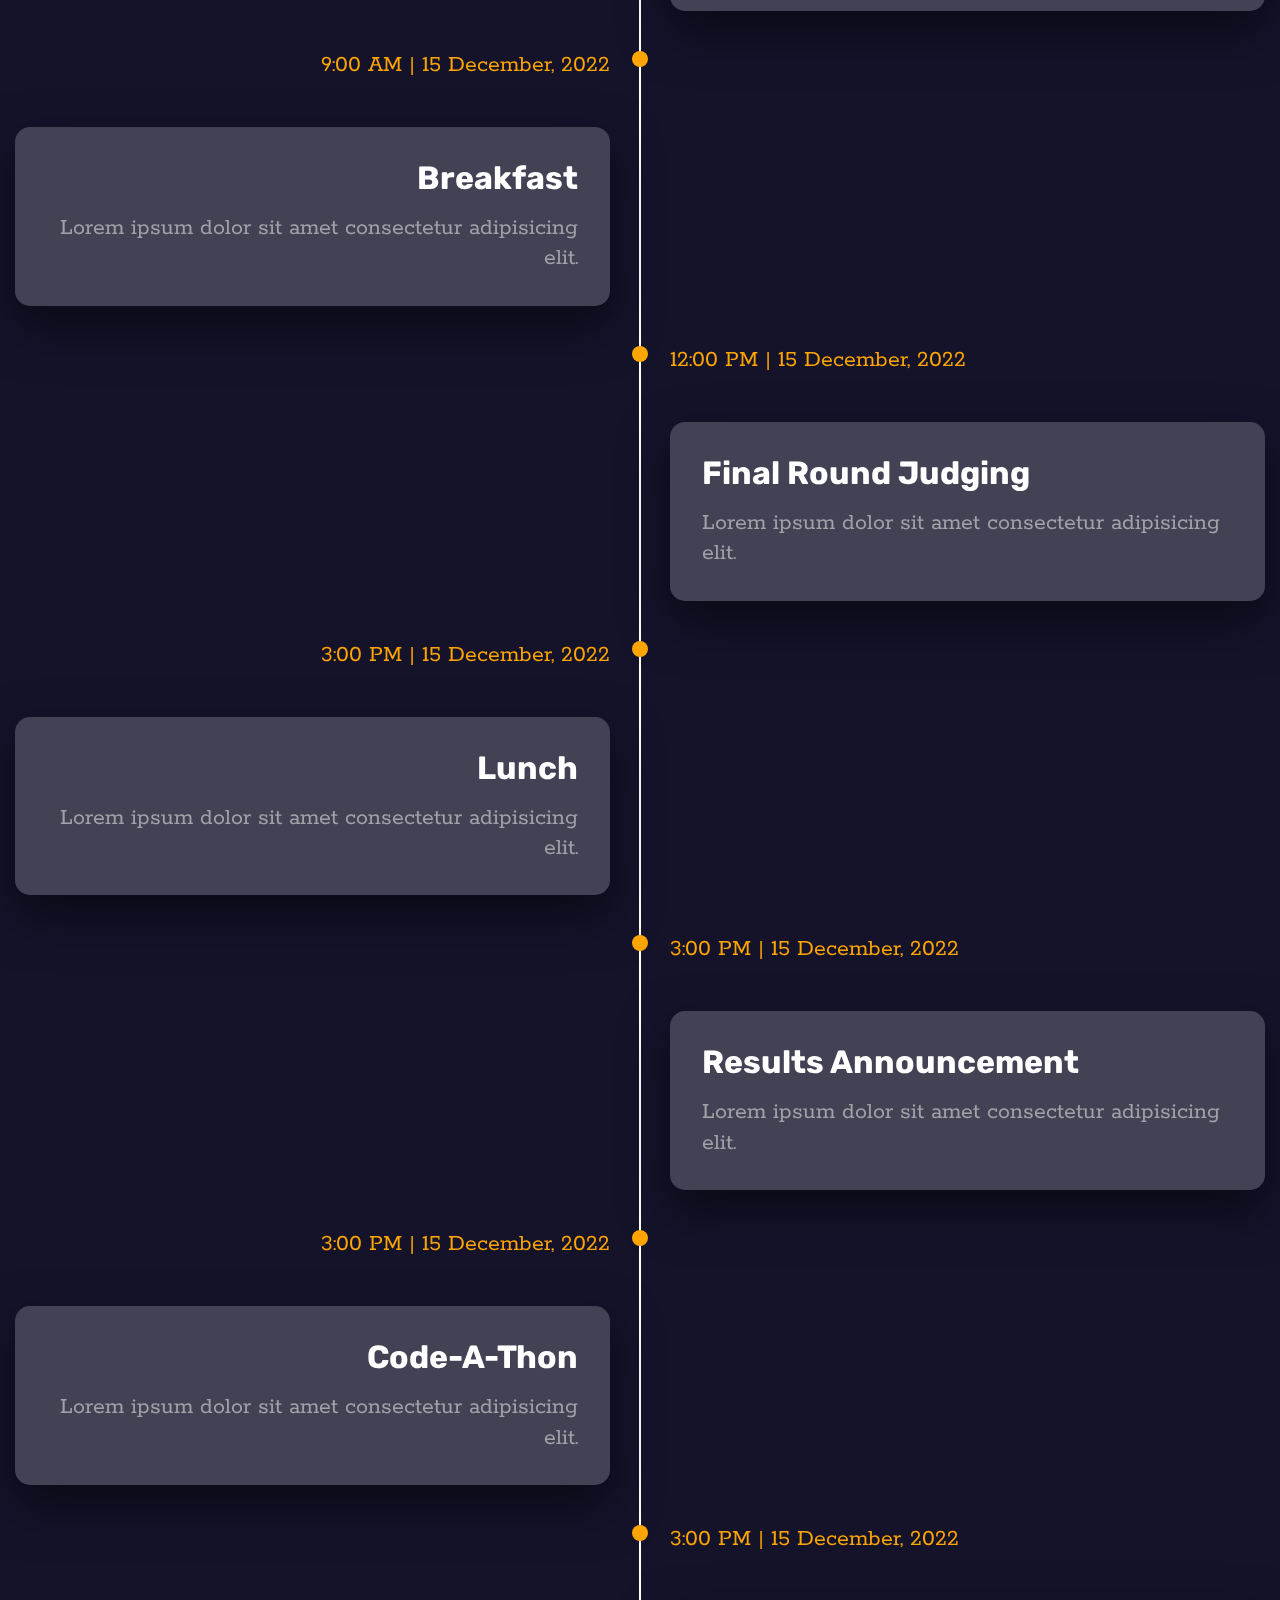
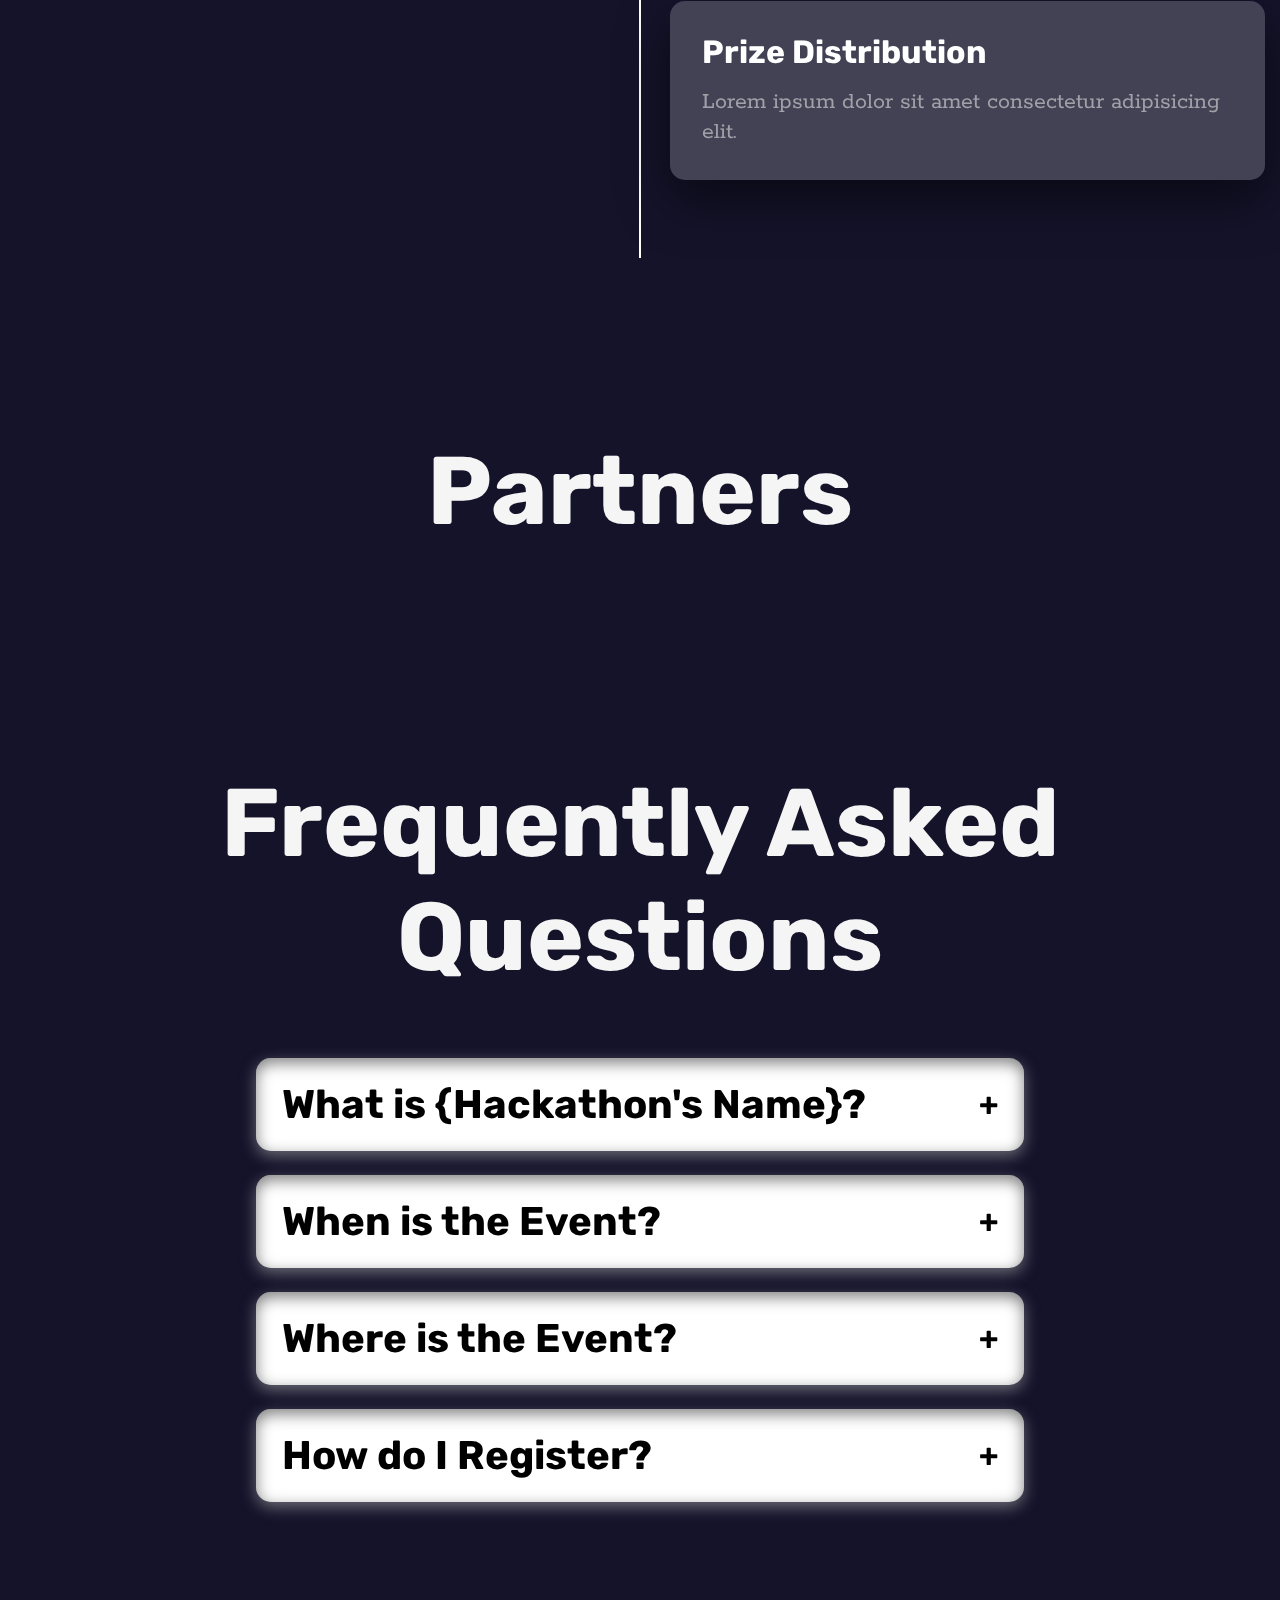
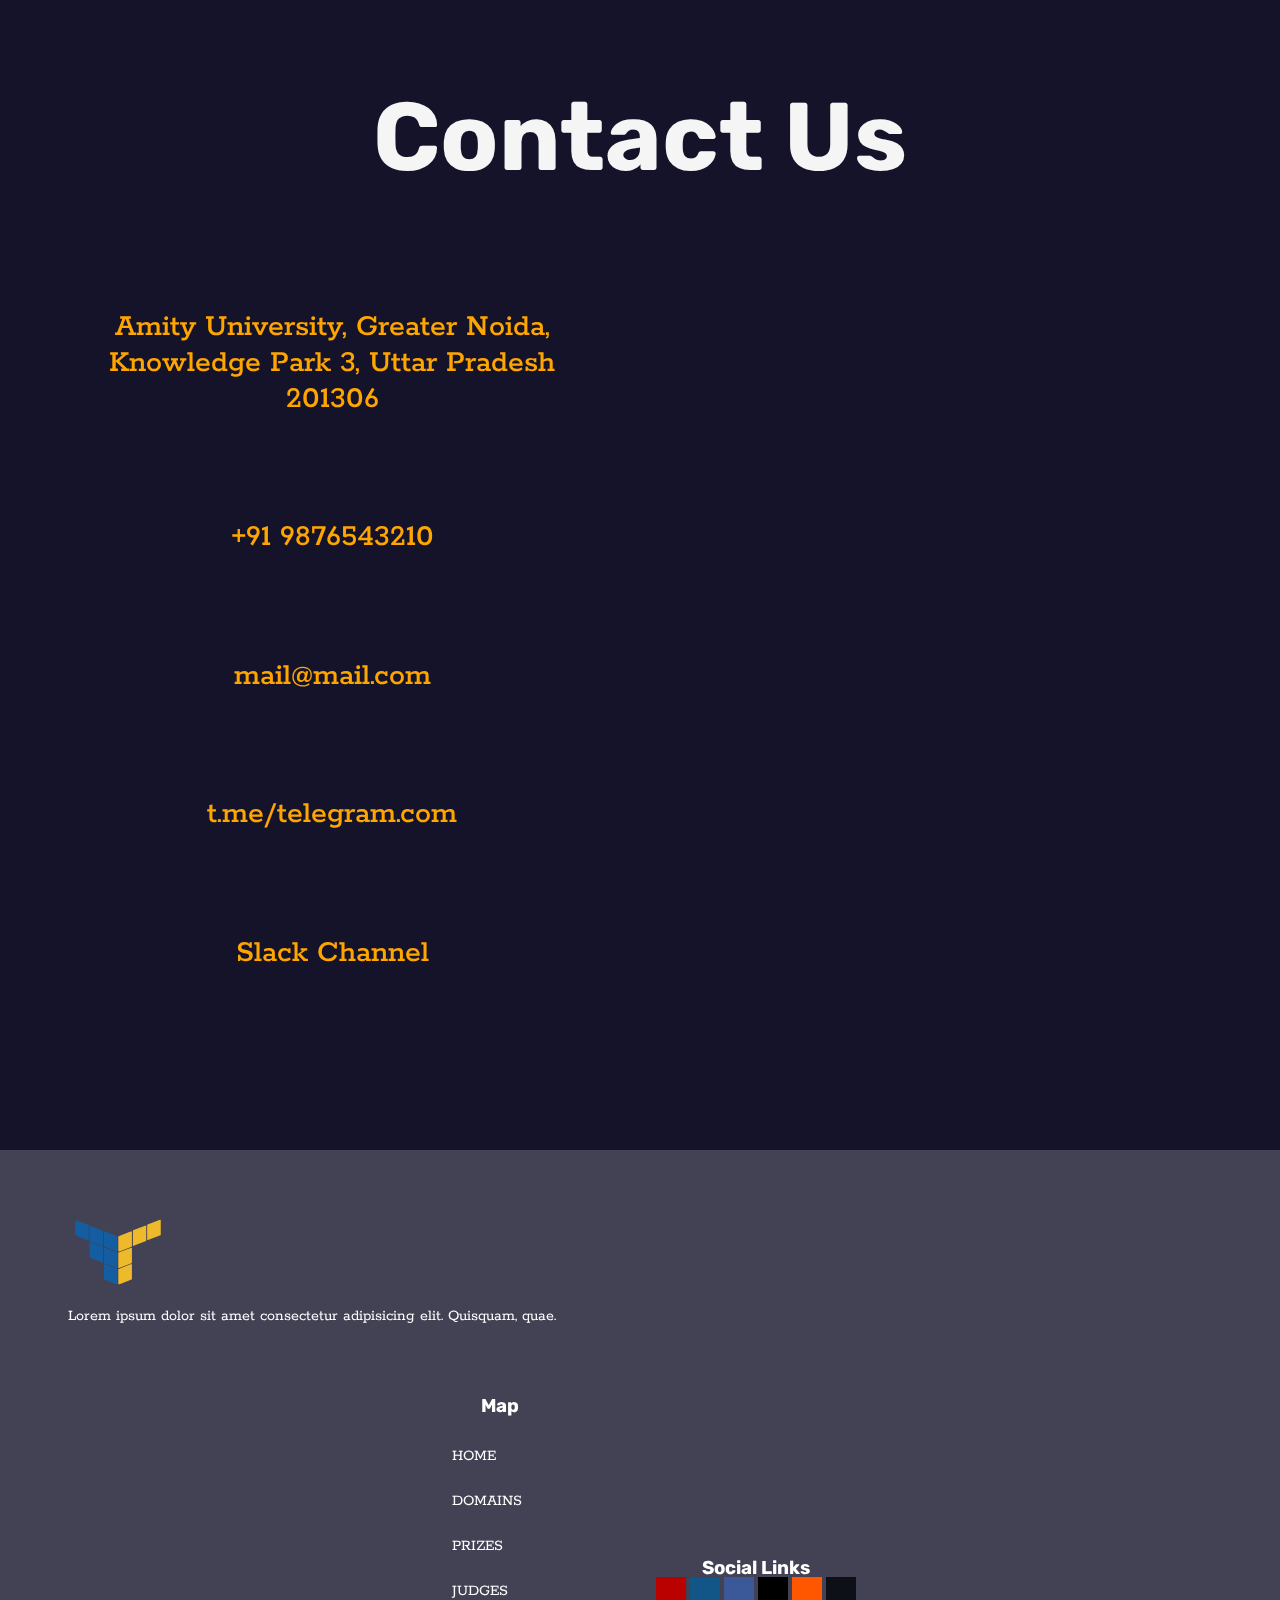
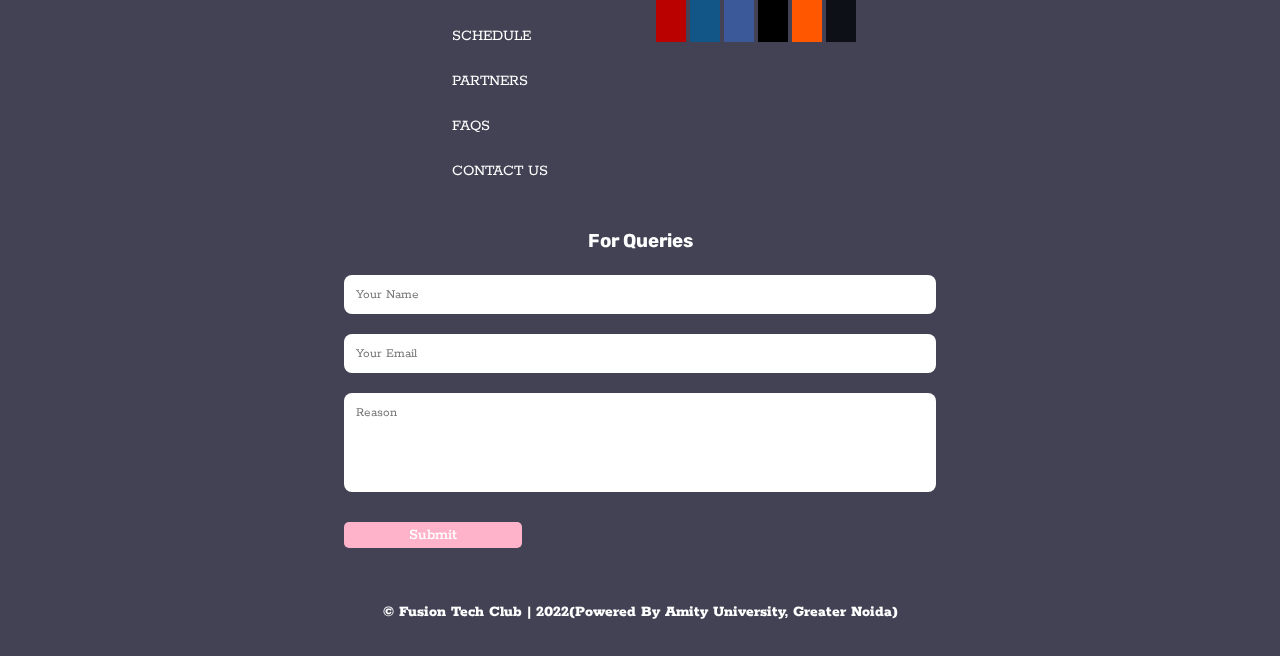
==== commit 74950847: "Merge pull request #1 from muteenk/main" ====
--- a/views/index.html
+++ b/views/index.html
@@ -10,6 +10,8 @@
     <link rel="stylesheet" href="https://cdnjs.cloudflare.com/ajax/libs/font-awesome/6.2.0/css/all.min.css" integrity="sha512-xh6O/CkQoPOWDdYTDqeRdPCVd1SpvCA9XXcUnZS2FmJNp1coAFzvtCN9BmamE+4aHK8yyUHUSCcJHgXloTyT2A==" crossorigin="anonymous" referrerpolicy="no-referrer" />
 </head>
 <body>
+
+    <!-- Navbar Starts -->
     <nav>
         <div class="navbar-left">
             <a id="ham-icon" onclick="showSidebar()">
@@ -23,16 +25,16 @@
                 <li><a href="#section-break-hero">HOME</a></li>
                 <li><a href="#section-break-domain">DOMAINS</a></li>
                 <li><a href="#section-break-prizes">PRIZES</a></li>
-                <li><a href="#section-break-judges">JUDGES</a></li>
                 <li><a href="#section-break-schedule">SCHEDULE</a></li>
-                <li><a href="#section-break-partners">PARTNERS</a></li>
                 <li><a href="#section-break-faqs">FAQS</a></li>
                 <li><a href="#section-break-contact">CONTACT US</a></li>
             </ul>
         </div>
     </nav>
-
-        <!-- Sidebar Starts -->
+    <!-- Navbar ends -->
+
+
+    <!-- Sidebar Starts -->
     <aside id="sidebar">
         <a class="cancel" onclick="hideSidebar()">
             <i class="fa-solid fa-xmark"></i>
@@ -50,8 +52,10 @@
 
     <div id="section-break-hero">
     </div>
+
+
     
-    <!-- ---------------------------------- Hero Section ---------------------------------- -->
+    <!------------------------------------ Hero Section ------------------------------------>
     <section class="hero-section">
         <div class="video-wrapper">
             <video id="video" playsinline autoplay muted loop>
@@ -62,13 +66,12 @@
         <div class="video-overlay"></div>
         <div class="content">
             <h1>Docket <span class="version">v1</span></h1>
-            <h3></h3>
-            <h2>Weekends are for vacation, but techies vow to participate in Docket <span class="version">v1</span> unless they have commitment concerns.</h2>
-            <h3>You don't need 24 reasons to participate in our 24-hour hackathon.</h3>
+            <h2 class="hero-heading">Weekends are for vacation, but techies vow to participate in Docket <span class="version">v1</span> unless they have commitment concerns.</h2>
+            <h3 class="hero-heading">You don't need 24 reasons to participate in our 24-hour hackathon.</h3>
             <div class="btn-area">
                 <a class="hero-btn" href="./registration.html" target="_blank">Register Now</a>
                 <a class="hero-btn" href="./problemStatements.html" target="_blank">Problem Statements</a>
-                <!-- <a class="hero-btn" href="./showcase.html" target="_blank">Showcase</a> -->
+                <a class="hero-btn highlighted-btn" href="./submission.html" target="_blank">Submission</a>
                 <a class="hero-btn" href="./rules.html" target="_blank">Rules and Regulations</a>
             </div>
             <div class="scroll-area">
@@ -79,6 +82,10 @@
         </div>
           <button id="play-pause-button" onclick="playPause()"><i class="fa-solid fa-pause"></i></button>
         </section>
+
+    <!------------------------------ Hero section ends --------------------------------------->
+
+
 
 
     <!-- ---------------------------------- Domains Section ---------------------------------- -->
@@ -136,9 +143,15 @@
             </div>
         </div>
     </section>
-
-
-    <!-- ---------------------------------- Prize Section ---------------------------------- -->
+    <!----------------------------------Domain section ends---------------------------------->
+
+
+
+
+
+
+
+    <!------------------------------------ Prize Section ----------------------------------->
     
     
     
@@ -190,6 +203,10 @@
         </div>
     </section>
 
+    <!------------------------------ Prize section ends ------------------------------------>
+
+
+
 <!-- ---------------------------------- Judges Section ---------------------------------- -->
 
 
@@ -290,8 +307,11 @@
         </div>
     </section>
 
-    <!-- ---------------------------------- Schedule Section ---------------------------------- -->
-
+    <!--------------------------------- Judges Section ends ------------------------------------->
+
+
+
+    <!------------------------------------ Schedule Section ------------------------------------>
 
     <div id="section-break-schedule" class="section-break">
         <!-- <div class="line"></div> -->
@@ -477,8 +497,12 @@
         </div>
     </section>
 
+    <!-- ---------------------------------- Schedule Section ends ---------------------------------- -->
+
+
+
+
     <!-- ---------------------------------- Partners Section ---------------------------------- -->
-
 
     <div id="section-break-partners" class="section-break">
         <!-- <div class="line"></div> -->
@@ -490,6 +514,12 @@
     </div>
     <section></section>
 
+    <!-- ---------------------------------- Partners Section ends ---------------------------------- -->
+
+
+
+
+
 
     <!-- ---------------------------------- FAQs Section ---------------------------------- -->
     
@@ -550,6 +580,12 @@
 
         </div>
     </section>
+
+    <!-- ---------------------------------- FAQs Section ---------------------------------- -->
+
+
+
+
 
     <!-- ---------------------------------- Contact Us Section ---------------------------------- -->
 
@@ -613,6 +649,12 @@
             </div>
         </div>
     </section>
+
+    <!-- ---------------------------------- Contact Us Section ---------------------------------- -->
+
+
+
+    
 
     <!-- ---------------------------------- Footer ---------------------------------- -->
 
@@ -697,6 +739,8 @@
             &#169; Fusion Tech Club | 2022(Powered By Amity University, Greater Noida)
         </div>
     </footer>
+
+    <!-- ---------------------------------- Footer ---------------------------------- -->
     
 </body>
 <script src="../javaScript/app.js"></script>
--- a/stylesheet/style.css
+++ b/stylesheet/style.css
@@ -1,4 +1,4 @@
-/* Fonts */
+/* -------- Font Imports ---------- */
 
 /* Rubik */
 @import url('https://fonts.googleapis.com/css2?family=Rubik:ital,wght@0,300;0,400;0,500;0,600;0,700;0,800;0,900;1,300;1,400;1,500;1,600;1,700;1,800;1,900&display=swap');
@@ -10,6 +10,19 @@
 @import url('https://fonts.googleapis.com/css2?family=Silkscreen:wght@400;700&display=swap');
 
 
+
+
+
+/* --------- Variables ---------- */
+
+:root{
+    --dark-text: #14132a;
+}
+
+
+
+
+/* ---------- Webkits ----------- */
 
 /* Scroll */
 ::-webkit-scrollbar
@@ -38,6 +51,8 @@
 }
 
 
+<<<<<<< HEAD
+=======
 ::-moz-selection
 { 
     color: #000;
@@ -52,8 +67,12 @@
 
 
 /* Utility Classes */
-
-
+>>>>>>> 9ea4c7b0ac71b88430ebdfc282c1913b5f7cd3ba
+
+
+
+
+/* --------- Tags ----------- */
 *
 {
     padding: 0;
@@ -79,6 +98,11 @@
     color: #f5f5f5;
 }
 
+
+
+/* ---------- Utility Classes ---------- */
+
+
 .section-break
 {
     height: 10vh;
@@ -94,6 +118,11 @@
     background: #fff;
 }
 
+
+
+
+
+/* ---------- IDs ---------- */
 
 
 #domain, #prize, #judges, #schedule, #partners, #faqs, #contact
@@ -105,7 +134,26 @@
     font-size: 3rem;
 }
 
-/* Utility Buttons */
+
+@media (max-width: 525px){
+    #domain, #prize, #judges, #schedule, #partners, #faqs, #contact
+    {
+        margin: 0px;
+        color: #f5f5f5;
+        font-family: 'Rubik', sans-serif;
+        text-align: center;
+    }
+
+    #domain h1, #prize h1, #judges h1, #schedule h1, #partners h1, #faqs h1, #contact h1{
+        font-size: 4rem;
+    }
+}
+
+
+
+
+
+/* ---------- Utility Buttons ------------ */
 
 .hero-btn
 {
@@ -114,7 +162,6 @@
     border: none;
     margin-top: 3rem;
     padding: 1rem;
-    font-size: 1.5rem;
     font-weight: 600;
     border-radius: 5px;
     cursor: pointer;
@@ -161,8 +208,20 @@
     padding: 4px 10px;
 }
 
-
-
+.highlighted-btn
+{
+    filter: drop-shadow(1px 1px 20px #88e714);
+}
+
+.highlighted-btn:hover
+{
+    filter: drop-shadow(1px 1px 10px #88e71492);
+}
+
+.highlighted-btn:active
+{
+    filter: drop-shadow(1px 1px 1px #f5f5f5);
+}
 
 
 /* Header */
@@ -223,13 +282,17 @@
     align-items: center;
     list-style: none;
     flex-direction: row;
-    margin-right: 5rem;
+    margin-right: 2rem;
     gap: 1rem;
     font-family: 'Rubik', sans-serif;
     font-weight: 700;
     font-size: 1.3rem;
 }
 
+nav .navbar-right ul li {
+    margin: 0px 10px;
+}
+
 nav .navbar-right ul li a
 {
     /* color: #f5f5f5; */
@@ -246,16 +309,6 @@
 nav .navbar-right ul li a:active
 {
     opacity: 0.3;
-}
-
-
-@media (max-width: 1118px) {
-    nav .navbar-right ul {
-      margin: 0px 0px;
-    }
-    nav .navbar-right ul li {
-      margin: 0px 15px;
-    }
 }
   
 @media (max-width: 970px) {
@@ -461,12 +514,11 @@
     z-index: -1;
 }
 
-#play-pause-button
-{
+#play-pause-button {
     position: absolute;
-    top: 95%;
-    left: 3.4%;
-    transform: translate(-50%, -50%);
+    top: 88%;
+    left: 5.4%;
+    /* transform: translate(-50%, -50%); */
     width: 60px;
     height: 60px;
     border-radius: 50%;
@@ -515,11 +567,17 @@
     z-index: 10;
 }
 
-.hero-section .content h1
-{
+
+.hero-section .content .hero-heading{
+    color: var(--dark-text);
+    text-shadow: 1px 1px 1px white;
+    padding: 0px 4em;
+}
+
+.hero-section .content h1 {
     font-size: 9rem;
     font-weight: 700;
-    margin-bottom: 2rem;
+    margin: 0px 10px 2rem 10px;
 }
 
 .hero-section .content h2
@@ -540,7 +598,6 @@
 {
     text-decoration: none;
     font-family: 'Rubik', sans-serif;
-    font-size: 1.5rem;
     color: #14132a ;
 }
 .hero-section .content a:active
@@ -597,28 +654,106 @@
 {
     .video-wrapper
     {
-        height: 100%;
+        height: 100vh;
         width: 100vw;
     }
 
     .video-overlay
     {
-        height: 100%;
+        height: 100vh;
         width: 100vw;
     }
 }
 
 
 
-@media (max-width: 1118px) {
-
+@media (max-width: 1312px) {
+    .hero-section .content h1 {
+        font-size: 6rem;    
+    }
+
+
+    .hero-section .content h2
+    {
+        font-size: 1.5rem;
+        font-weight: 500;
+        margin-bottom: 2rem;
+    }
+
+    .hero-section .content h3
+    {
+        font-size: 1.3rem;
+        font-weight: 500;
+        margin-bottom: 4rem;
+        font-style: italic;
+    }
+
+}
+
+
+@media (max-width: 857px){
+    .hero-section .btn-area{
+        display: flex;
+        flex-direction: column;
+        align-items: center;
+        justify-content: center;
+    }
+
+    .hero-btn {
+        background-color: #f5f5f5;
+        color: #14132a;
+        border: none;
+        margin: 10px;
+        padding: 12px;
+        font-weight: 600;
+        border-radius: 5px;
+        cursor: pointer;
+        transition: all 0.5s ease;
+    }
 }
   
-@media (max-width: 970px) {
-
+
+@media (max-width: 680px) {
+    .hero-section .content .hero-heading{
+        color: var(--dark-text);
+        text-shadow: 1px 1px 1px white;
+        padding: 0px 2em;
+    }
+
+    .hero-section .content h1 {
+        font-size: 4rem;    
+    }
+
+    .hero-section .content h2
+    {
+        font-size: 1.5rem;
+        font-weight: 500;
+        margin-bottom: 2rem;
+    }
+
+    .hero-section .content h3
+    {
+        font-size: 1.3rem;
+        font-weight: 500;
+        margin-bottom: 4rem;
+        font-style: italic;
+    }
 }
   
-@media (max-width: 410px) {
+@media (max-width: 470px) {
+    
+    .hero-section .content h2 {
+        font-size: 1.3rem;
+        font-weight: 500;
+        margin-bottom: 2rem;
+    }
+
+    .hero-section .content h3 {
+        font-size: 1rem;
+        font-weight: 500;
+        margin-bottom: 10px;
+        font-style: italic;
+    }
 
 }
 
@@ -970,7 +1105,7 @@
     position: absolute;
     background: #ffffff;
     width: 2px;
-    height: 536%;
+    height: 284rem;
     left: calc(50% - 1px);;
 }
 
@@ -1036,6 +1171,75 @@
     line-height: 1.9rem;
 }
 
+
+
+
+
+
+@media (max-width: 1330px){
+    .schedule-lines
+    {
+        position: absolute;
+        background: #ffffff;
+        width: 2px;
+        height: 318rem;
+        left: calc(50% - 1px);;
+    }
+}
+
+
+@media (max-width: 878px){
+    .schedule-lines
+    {
+        position: absolute;
+        background: #ffffff;
+        width: 2px;
+        height: 331rem;
+        left: calc(50% - 1px);;
+    }
+}
+
+
+
+
+@media (max-width: 768px){
+    .schedule-lines
+    {
+        position: absolute;
+        background: #ffffff;
+        width: 2px;
+        height: 365rem;
+        left: calc(50% - 1px);;
+    }
+}
+
+
+@media (max-width: 672px){
+    .schedule-lines
+    {
+        display: none;
+    }
+
+    .schedule-item:nth-child(odd)
+    {
+        padding-right: 0px;
+    }
+    .schedule-item:nth-child(even)
+    {
+        padding-left: 0px;
+    }
+
+    .schedule-item .schedule-dot{
+        display: none;
+    }
+}
+
+
+
+
+
+
+
 /* Judges */
 
 .judges-container
@@ -1054,12 +1258,12 @@
     align-items: center;
 }
 
-.judges-card
-{
+.judges-card {
     border-radius: 25px;
     background: #ffffff33;
-    width: 320px;
+    width: 310px;
     box-shadow: 0 20px 50px rgba(0,0,0,0.5);
+    margin: 25px;
 }
 
 .judges-card-wrapper
@@ -1068,7 +1272,6 @@
     flex-wrap: wrap;
     justify-content: center;
     align-items: center;
-    gap: 2rem;
 }
 
 
@@ -1207,6 +1410,41 @@
 
 
 
+
+
+@media (max-width: 1127px){
+    .faq-item{
+        width: 90%;
+    }
+}
+
+
+@media (max-width: 753px){
+    .faq-item{
+        width: 90%;
+    }
+
+    .faq-item-header{
+        font-size: 1.5rem;
+    }
+}
+
+
+@media (max-width: 400px){
+    .faq-item{
+        width: 90%;
+    }
+
+    .faq-item-header{
+        font-size: 1rem;
+    }
+}
+
+
+
+
+
+
 /* Contact Us */
 
 
